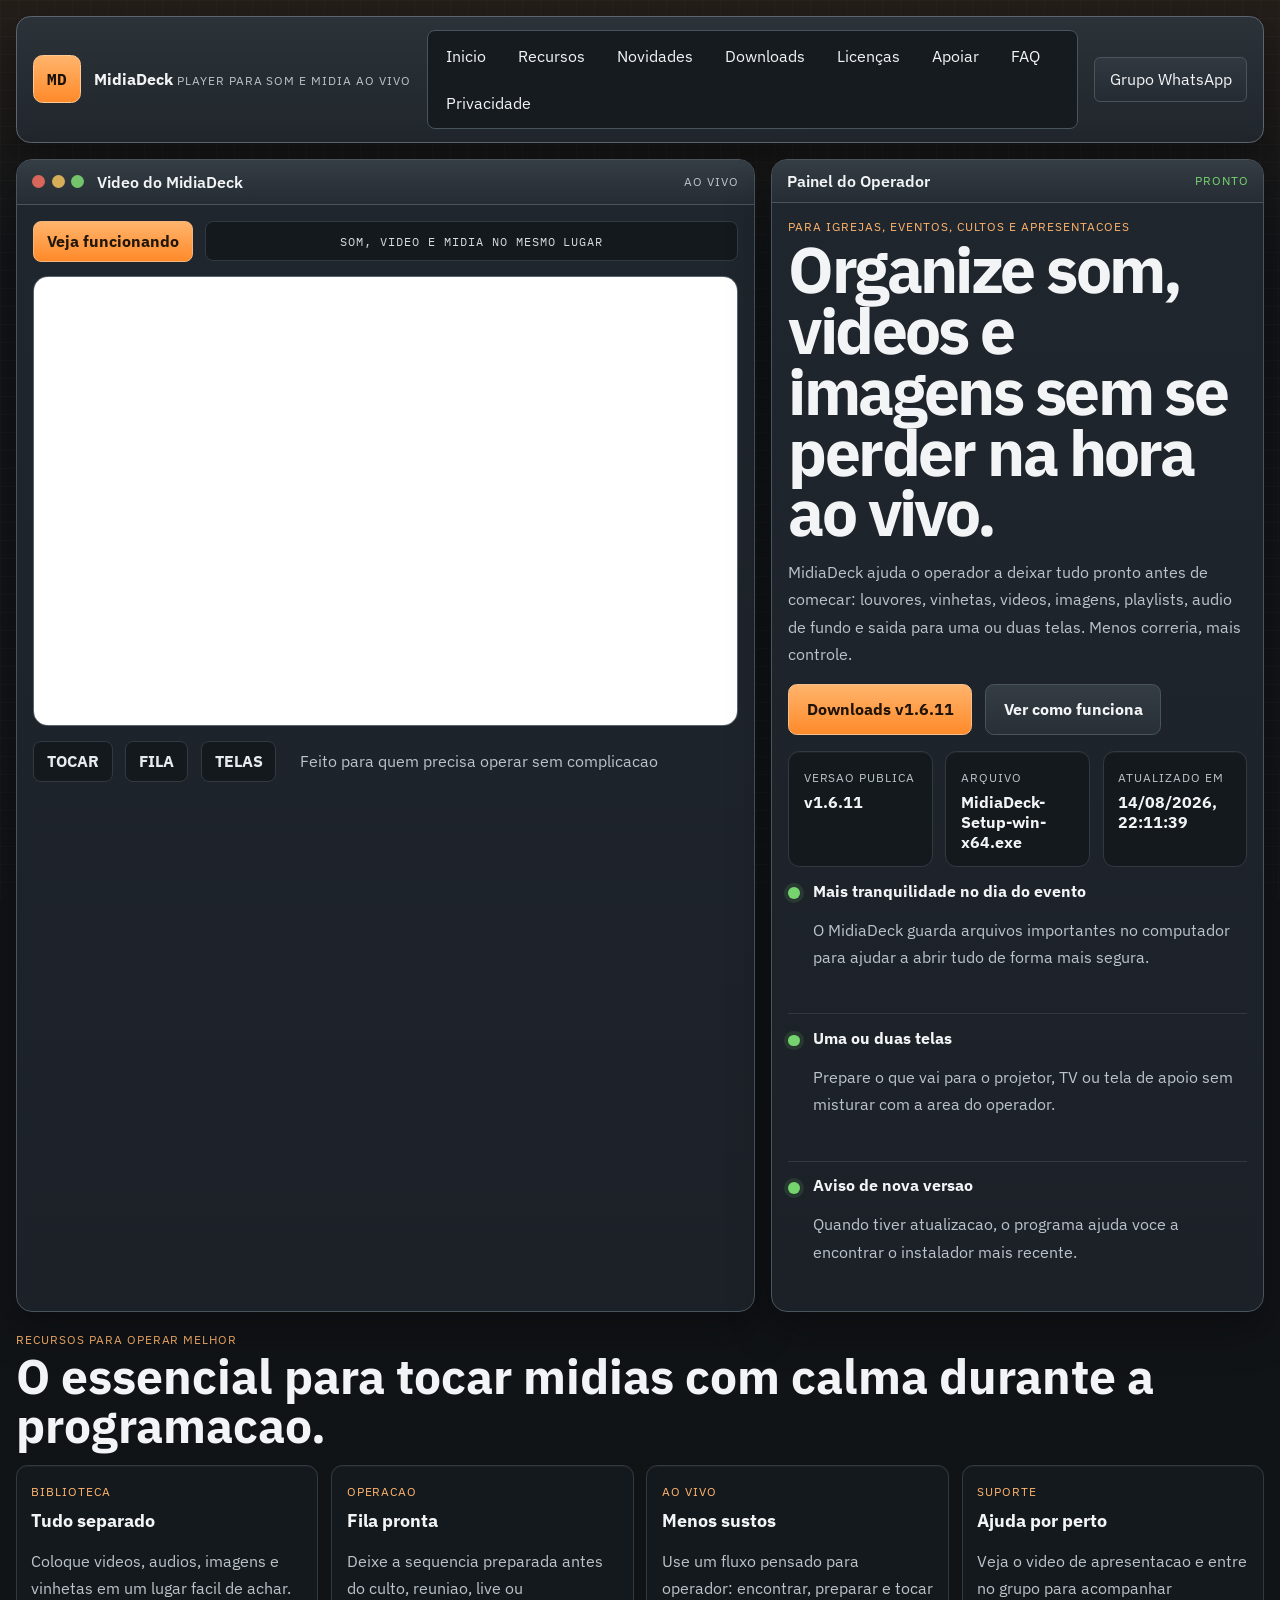
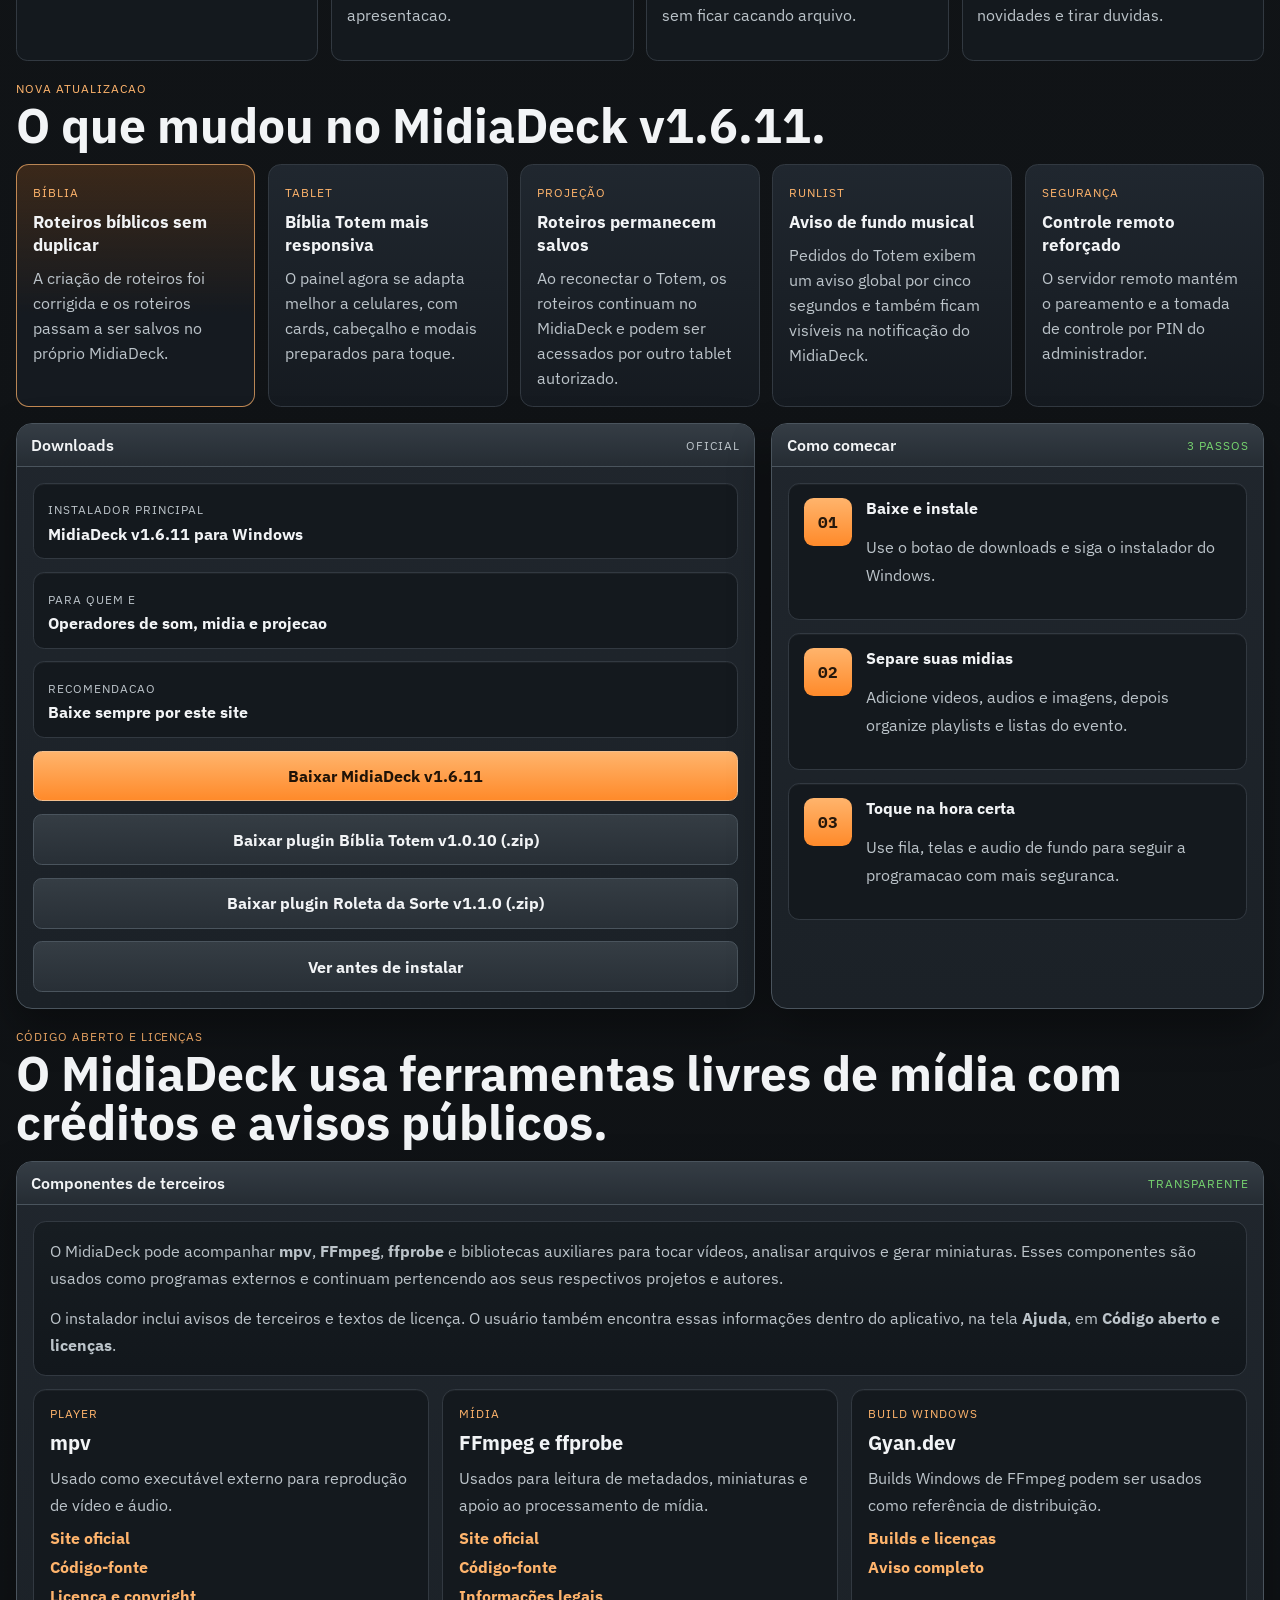
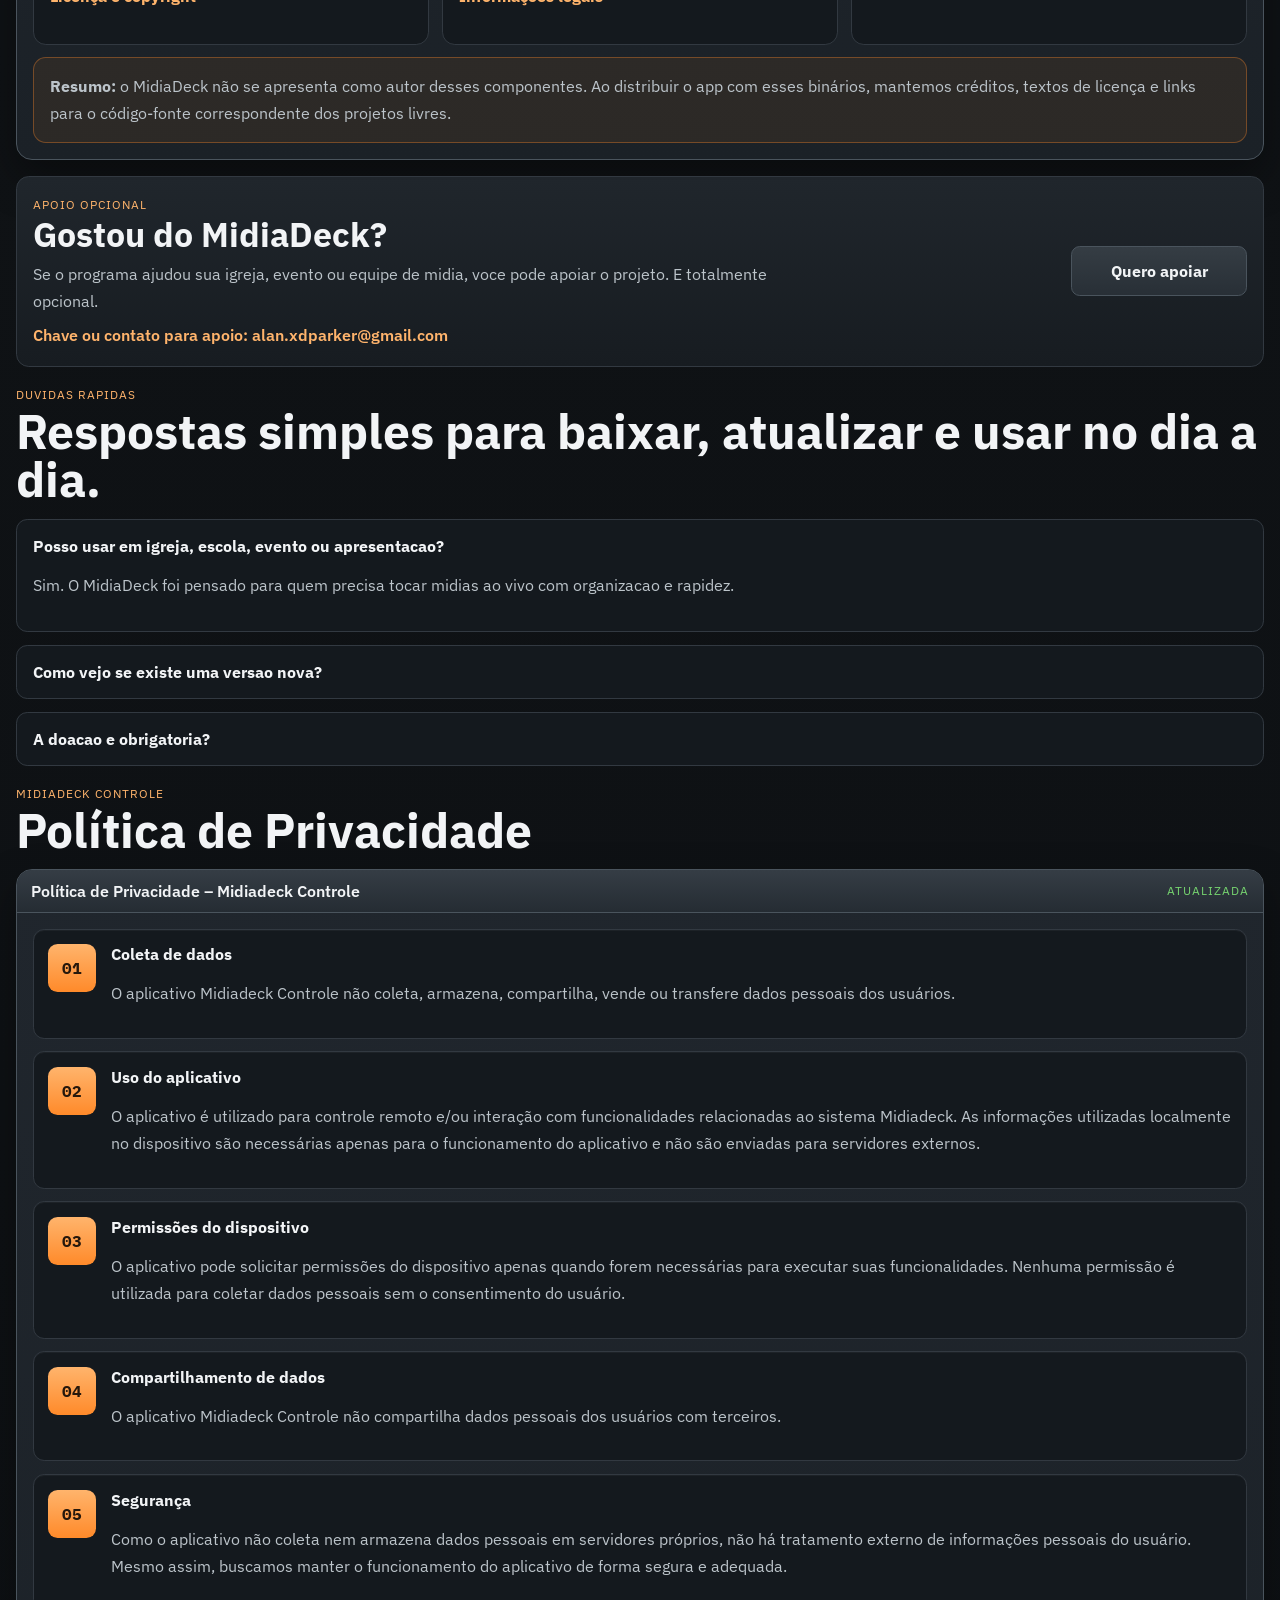
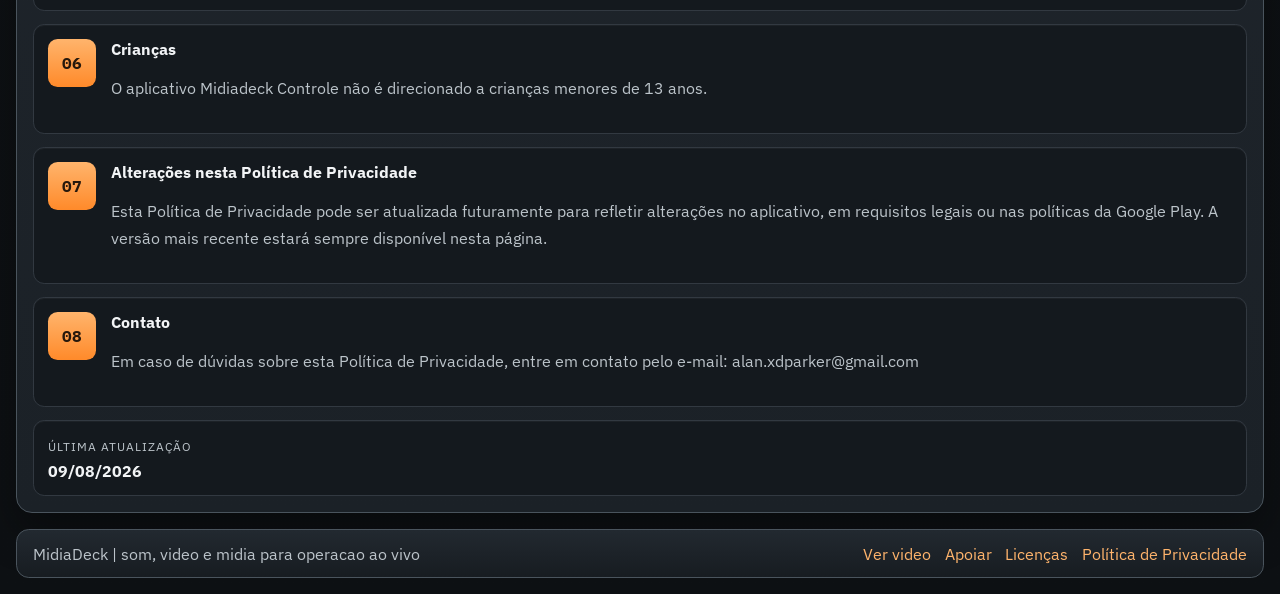
==== index.html @ c074506c "docs: atualiza plugin B?blia Totem 1.0.10" ====
<!doctype html>
<html lang="pt-BR">
<head>
  <meta charset="utf-8">
  <meta name="viewport" content="width=device-width, initial-scale=1">
  <meta name="description" content="MidiaDeck: player para som, video e midia ao vivo em igrejas, eventos, cultos e apresentacoes.">
  <title>MidiaDeck | Player para Som e Midia ao Vivo</title>
  <link rel="preconnect" href="https://fonts.googleapis.com">
  <link rel="preconnect" href="https://fonts.gstatic.com" crossorigin>
  <link href="https://fonts.googleapis.com/css2?family=IBM+Plex+Sans:wght@400;500;600;700&family=IBM+Plex+Mono:wght@400;500;600&display=swap" rel="stylesheet">
  <link rel="stylesheet" href="./styles.css">
  <script src="./app.js" defer></script>
</head>
<body>
  <div class="app-shell">
    <header class="desktop-bar">
      <div class="brand-group">
        <div class="app-badge">MD</div>
        <div>
          <strong>MidiaDeck</strong>
          <small>player para som e midia ao vivo</small>
        </div>
      </div>

      <nav class="menu-bar" aria-label="Navegacao principal">
        <a href="#inicio">Inicio</a>
        <a href="#recursos">Recursos</a>
        <a href="#novidades">Novidades</a>
        <a href="#download">Downloads</a>
        <a href="#licencas">Licenças</a>
        <a href="#apoio">Apoiar</a>
        <a href="#faq">FAQ</a>
        <a href="#privacidade">Privacidade</a>
      </nav>

      <a class="menu-action" href="https://chat.whatsapp.com/BKkRZhcOjjgFWc6kxTQQoB" target="_blank" rel="noopener noreferrer">
        Grupo WhatsApp
      </a>
    </header>

    <main class="desktop-workspace" id="inicio">
      <section class="hero-grid">
        <article class="window-card player-window">
          <div class="window-titlebar">
            <div class="window-lights">
              <span class="light close"></span>
              <span class="light min"></span>
              <span class="light max"></span>
            </div>
            <span class="window-title">Video do MidiaDeck</span>
            <span class="window-state">Ao vivo</span>
          </div>

          <div class="player-stage">
            <div class="player-toolbar">
              <span class="mode-chip">Veja funcionando</span>
              <span class="mono-chip">som, video e midia no mesmo lugar</span>
            </div>

            <div class="video-frame">
              <iframe
                title="Video de apresentacao do MidiaDeck"
                src="https://www.youtube.com/embed/piDJW7KM8pM"
                loading="lazy"
                referrerpolicy="strict-origin-when-cross-origin"
                allow="accelerometer; autoplay; clipboard-write; encrypted-media; gyroscope; picture-in-picture; web-share"
                allowfullscreen>
              </iframe>
            </div>

            <div class="transport-bar">
              <span class="transport-button">TOCAR</span>
              <span class="transport-button">FILA</span>
              <span class="transport-button">TELAS</span>
              <span class="transport-status">Feito para quem precisa operar sem complicacao</span>
            </div>
          </div>
        </article>

        <aside class="window-card control-window">
          <div class="window-titlebar compact">
            <span class="window-title">Painel do Operador</span>
            <span class="window-state ok">Pronto</span>
          </div>

          <div class="control-stack">
            <div class="eyebrow">Para igrejas, eventos, cultos e apresentacoes</div>
            <h1>Organize som, videos e imagens sem se perder na hora ao vivo.</h1>
            <p class="lead">
              MidiaDeck ajuda o operador a deixar tudo pronto antes de comecar: louvores,
              vinhetas, videos, imagens, playlists, audio de fundo e saida para uma ou duas telas.
              Menos correria, mais controle.
            </p>

            <div class="action-row">
              <a id="downloadCta" class="primary-action" href="#download">Downloads</a>
              <a class="secondary-action" href="https://www.youtube.com/watch?v=piDJW7KM8pM" target="_blank" rel="noopener noreferrer">
                Ver como funciona
              </a>
            </div>

            <div class="status-grid">
              <div class="status-box">
                <span class="label">Versao publica</span>
                <strong id="versionLabel">Carregando...</strong>
              </div>
              <div class="status-box">
                <span class="label">Arquivo</span>
                <strong id="installerLabel">Carregando...</strong>
              </div>
              <div class="status-box">
                <span class="label">Atualizado em</span>
                <strong id="publishedAtLabel">Carregando...</strong>
              </div>
            </div>

            <div class="system-list">
              <div class="system-item">
                <span class="signal"></span>
                <div>
                  <strong>Mais tranquilidade no dia do evento</strong>
                  <p>O MidiaDeck guarda arquivos importantes no computador para ajudar a abrir tudo de forma mais segura.</p>
                </div>
              </div>
              <div class="system-item">
                <span class="signal"></span>
                <div>
                  <strong>Uma ou duas telas</strong>
                  <p>Prepare o que vai para o projetor, TV ou tela de apoio sem misturar com a area do operador.</p>
                </div>
              </div>
              <div class="system-item">
                <span class="signal"></span>
                <div>
                  <strong>Aviso de nova versao</strong>
                  <p>Quando tiver atualizacao, o programa ajuda voce a encontrar o instalador mais recente.</p>
                </div>
              </div>
            </div>
          </div>
        </aside>
      </section>

      <section class="console-section" id="recursos">
        <div class="section-head">
          <span class="eyebrow">Recursos para operar melhor</span>
          <h2>O essencial para tocar midias com calma durante a programacao.</h2>
        </div>

        <div class="feature-console">
          <article class="feature-panel">
            <span class="panel-kicker">BIBLIOTECA</span>
            <h3>Tudo separado</h3>
            <p>Coloque videos, audios, imagens e vinhetas em um lugar facil de achar.</p>
          </article>
          <article class="feature-panel">
            <span class="panel-kicker">OPERACAO</span>
            <h3>Fila pronta</h3>
            <p>Deixe a sequencia preparada antes do culto, reuniao, live ou apresentacao.</p>
          </article>
          <article class="feature-panel">
            <span class="panel-kicker">AO VIVO</span>
            <h3>Menos sustos</h3>
            <p>Use um fluxo pensado para operador: encontrar, preparar e tocar sem ficar cacando arquivo.</p>
          </article>
          <article class="feature-panel">
            <span class="panel-kicker">SUPORTE</span>
            <h3>Ajuda por perto</h3>
            <p>Veja o video de apresentacao e entre no grupo para acompanhar novidades e tirar duvidas.</p>
          </article>
        </div>
      </section>

      <section class="console-section" id="novidades">
        <div class="section-head">
          <span class="eyebrow">Nova atualizacao</span>
          <h2>O que mudou no MidiaDeck v1.6.11.</h2>
        </div>

        <div class="release-console">
          <article class="release-panel highlight">
            <span class="panel-kicker">BÍBLIA</span>
            <h3>Roteiros bíblicos sem duplicar</h3>
            <p>A criação de roteiros foi corrigida e os roteiros passam a ser salvos no próprio MidiaDeck.</p>
          </article>
          <article class="release-panel">
            <span class="panel-kicker">TABLET</span>
            <h3>Bíblia Totem mais responsiva</h3>
            <p>O painel agora se adapta melhor a celulares, com cards, cabeçalho e modais preparados para toque.</p>
          </article>
          <article class="release-panel">
            <span class="panel-kicker">PROJEÇÃO</span>
            <h3>Roteiros permanecem salvos</h3>
            <p>Ao reconectar o Totem, os roteiros continuam no MidiaDeck e podem ser acessados por outro tablet autorizado.</p>
          </article>
          <article class="release-panel">
            <span class="panel-kicker">RUNLIST</span>
            <h3>Aviso de fundo musical</h3>
            <p>Pedidos do Totem exibem um aviso global por cinco segundos e também ficam visíveis na notificação do MidiaDeck.</p>
          </article>
          <article class="release-panel">
            <span class="panel-kicker">SEGURANÇA</span>
            <h3>Controle remoto reforçado</h3>
            <p>O servidor remoto mantém o pareamento e a tomada de controle por PIN do administrador.</p>
          </article>
        </div>
      </section>

      <section class="split-console" id="download">
        <article class="window-card file-window">
          <div class="window-titlebar compact">
            <span class="window-title">Downloads</span>
            <span class="window-state">Oficial</span>
          </div>

          <div class="download-panel">
            <div class="download-line">
              <span class="label">Instalador principal</span>
              <strong id="downloadVersionLabel">MidiaDeck para Windows</strong>
            </div>
            <div class="download-line">
              <span class="label">Para quem e</span>
              <strong>Operadores de som, midia e projecao</strong>
            </div>
            <div class="download-line">
              <span class="label">Recomendacao</span>
              <strong>Baixe sempre por este site</strong>
            </div>

            <a id="downloadButton" class="primary-action full" href="#" target="_blank" rel="noopener noreferrer">
              Baixar instalador
            </a>
            <a class="secondary-action full" href="https://github.com/gdp65468-del/Md-public/releases/download/v1.6.11/BibliaTotem-1.0.10.zip" target="_blank" rel="noopener noreferrer">
              Baixar plugin Bíblia Totem v1.0.10 (.zip)
            </a>
            <a class="secondary-action full" href="https://github.com/gdp65468-del/Md-public/releases/download/roleta-da-sorte-v1.1.0/Roleta-da-Sorte-1.1.0.zip" target="_blank" rel="noopener noreferrer">
              Baixar plugin Roleta da Sorte v1.1.0 (.zip)
            </a>
            <a class="secondary-action full" href="https://www.youtube.com/watch?v=piDJW7KM8pM" target="_blank" rel="noopener noreferrer">
              Ver antes de instalar
            </a>
          </div>
        </article>

        <article class="window-card steps-window">
          <div class="window-titlebar compact">
            <span class="window-title">Como comecar</span>
            <span class="window-state ok">3 passos</span>
          </div>

          <div class="steps-list">
            <div class="step-row">
              <span>01</span>
              <div>
                <strong>Baixe e instale</strong>
                <p>Use o botao de downloads e siga o instalador do Windows.</p>
              </div>
            </div>
            <div class="step-row">
              <span>02</span>
              <div>
                <strong>Separe suas midias</strong>
                <p>Adicione videos, audios e imagens, depois organize playlists e listas do evento.</p>
              </div>
            </div>
            <div class="step-row">
              <span>03</span>
              <div>
                <strong>Toque na hora certa</strong>
                <p>Use fila, telas e audio de fundo para seguir a programacao com mais seguranca.</p>
              </div>
            </div>
          </div>
        </article>
      </section>

      <section class="console-section" id="licencas">
        <div class="section-head">
          <span class="eyebrow">Código aberto e licenças</span>
          <h2>O MidiaDeck usa ferramentas livres de mídia com créditos e avisos públicos.</h2>
        </div>

        <article class="window-card legal-window">
          <div class="window-titlebar compact">
            <span class="window-title">Componentes de terceiros</span>
            <span class="window-state ok">Transparente</span>
          </div>

          <div class="legal-panel">
            <div class="legal-summary">
              <p>
                O MidiaDeck pode acompanhar <strong>mpv</strong>, <strong>FFmpeg</strong>,
                <strong>ffprobe</strong> e bibliotecas auxiliares para tocar vídeos, analisar arquivos
                e gerar miniaturas. Esses componentes são usados como programas externos e continuam
                pertencendo aos seus respectivos projetos e autores.
              </p>
              <p>
                O instalador inclui avisos de terceiros e textos de licença. O usuário também encontra
                essas informações dentro do aplicativo, na tela <strong>Ajuda</strong>, em
                <strong>Código aberto e licenças</strong>.
              </p>
            </div>

            <div class="legal-grid">
              <div class="legal-card">
                <span class="panel-kicker">PLAYER</span>
                <h3>mpv</h3>
                <p>Usado como executável externo para reprodução de vídeo e áudio.</p>
                <a href="https://mpv.io" target="_blank" rel="noopener noreferrer">Site oficial</a>
                <a href="https://github.com/mpv-player/mpv" target="_blank" rel="noopener noreferrer">Código-fonte</a>
                <a href="https://github.com/mpv-player/mpv/blob/master/Copyright" target="_blank" rel="noopener noreferrer">Licença e copyright</a>
              </div>

              <div class="legal-card">
                <span class="panel-kicker">MÍDIA</span>
                <h3>FFmpeg e ffprobe</h3>
                <p>Usados para leitura de metadados, miniaturas e apoio ao processamento de mídia.</p>
                <a href="https://ffmpeg.org" target="_blank" rel="noopener noreferrer">Site oficial</a>
                <a href="https://ffmpeg.org/download.html" target="_blank" rel="noopener noreferrer">Código-fonte</a>
                <a href="https://ffmpeg.org/legal.html" target="_blank" rel="noopener noreferrer">Informações legais</a>
              </div>

              <div class="legal-card">
                <span class="panel-kicker">BUILD WINDOWS</span>
                <h3>Gyan.dev</h3>
                <p>Builds Windows de FFmpeg podem ser usados como referência de distribuição.</p>
                <a href="https://www.gyan.dev/ffmpeg/builds/" target="_blank" rel="noopener noreferrer">Builds e licenças</a>
                <a href="./third-party-notices.txt" target="_blank" rel="noopener noreferrer">Aviso completo</a>
              </div>
            </div>

            <div class="license-note">
              <strong>Resumo:</strong>
              o MidiaDeck não se apresenta como autor desses componentes. Ao distribuir o app com esses
              binários, mantemos créditos, textos de licença e links para o código-fonte correspondente
              dos projetos livres.
            </div>
          </div>
        </article>
      </section>

      <section class="support-strip" id="apoio">
        <div>
          <span class="eyebrow">Apoio opcional</span>
          <h2>Gostou do MidiaDeck?</h2>
          <p>
            Se o programa ajudou sua igreja, evento ou equipe de midia, voce pode apoiar o projeto.
            E totalmente opcional.
          </p>
          <p class="support-note">Chave ou contato para apoio: alan.xdparker@gmail.com</p>
        </div>
        <a class="secondary-action support-action" href="mailto:alan.xdparker@gmail.com?subject=Quero%20apoiar%20o%20MidiaDeck&body=Ola%2C%20quero%20saber%20como%20posso%20fazer%20uma%20doacao%20para%20o%20MidiaDeck." target="_blank" rel="noopener noreferrer">
          Quero apoiar
        </a>
      </section>

      <section class="console-section" id="faq">
        <div class="section-head">
          <span class="eyebrow">Duvidas rapidas</span>
          <h2>Respostas simples para baixar, atualizar e usar no dia a dia.</h2>
        </div>

        <div class="faq-console">
          <details open>
            <summary>Posso usar em igreja, escola, evento ou apresentacao?</summary>
            <p>Sim. O MidiaDeck foi pensado para quem precisa tocar midias ao vivo com organizacao e rapidez.</p>
          </details>
          <details>
            <summary>Como vejo se existe uma versao nova?</summary>
            <p>O programa pode avisar quando houver atualizacao, e este site sempre aponta para o download oficial.</p>
          </details>
          <details>
            <summary>A doacao e obrigatoria?</summary>
            <p>Nao. O apoio e apenas para quem quiser ajudar o projeto a continuar evoluindo.</p>
          </details>
        </div>
      </section>

      <section class="console-section" id="privacidade">
        <div class="section-head">
          <span class="eyebrow">Midiadeck Controle</span>
          <h2>Política de Privacidade</h2>
        </div>

        <article class="window-card">
          <div class="window-titlebar compact">
            <span class="window-title">Política de Privacidade – Midiadeck Controle</span>
            <span class="window-state ok">Atualizada</span>
          </div>

          <div class="steps-list">
            <div class="step-row">
              <span>01</span>
              <div>
                <strong>Coleta de dados</strong>
                <p>
                  O aplicativo Midiadeck Controle não coleta, armazena, compartilha, vende ou transfere
                  dados pessoais dos usuários.
                </p>
              </div>
            </div>

            <div class="step-row">
              <span>02</span>
              <div>
                <strong>Uso do aplicativo</strong>
                <p>
                  O aplicativo é utilizado para controle remoto e/ou interação com funcionalidades relacionadas
                  ao sistema Midiadeck. As informações utilizadas localmente no dispositivo são necessárias apenas
                  para o funcionamento do aplicativo e não são enviadas para servidores externos.
                </p>
              </div>
            </div>

            <div class="step-row">
              <span>03</span>
              <div>
                <strong>Permissões do dispositivo</strong>
                <p>
                  O aplicativo pode solicitar permissões do dispositivo apenas quando forem necessárias para executar
                  suas funcionalidades. Nenhuma permissão é utilizada para coletar dados pessoais sem o consentimento
                  do usuário.
                </p>
              </div>
            </div>

            <div class="step-row">
              <span>04</span>
              <div>
                <strong>Compartilhamento de dados</strong>
                <p>
                  O aplicativo Midiadeck Controle não compartilha dados pessoais dos usuários com terceiros.
                </p>
              </div>
            </div>

            <div class="step-row">
              <span>05</span>
              <div>
                <strong>Segurança</strong>
                <p>
                  Como o aplicativo não coleta nem armazena dados pessoais em servidores próprios, não há tratamento
                  externo de informações pessoais do usuário. Mesmo assim, buscamos manter o funcionamento do aplicativo
                  de forma segura e adequada.
                </p>
              </div>
            </div>

            <div class="step-row">
              <span>06</span>
              <div>
                <strong>Crianças</strong>
                <p>
                  O aplicativo Midiadeck Controle não é direcionado a crianças menores de 13 anos.
                </p>
              </div>
            </div>

            <div class="step-row">
              <span>07</span>
              <div>
                <strong>Alterações nesta Política de Privacidade</strong>
                <p>
                  Esta Política de Privacidade pode ser atualizada futuramente para refletir alterações no aplicativo,
                  em requisitos legais ou nas políticas da Google Play. A versão mais recente estará sempre disponível
                  nesta página.
                </p>
              </div>
            </div>

            <div class="step-row">
              <span>08</span>
              <div>
                <strong>Contato</strong>
                <p>
                  Em caso de dúvidas sobre esta Política de Privacidade, entre em contato pelo e-mail:
                  alan.xdparker@gmail.com
                </p>
              </div>
            </div>

            <div class="download-line">
              <span class="label">Última atualização</span>
              <strong>09/08/2026</strong>
            </div>
          </div>
        </article>
      </section>
    </main>

    <footer class="footer-bar">
      <span>MidiaDeck | som, video e midia para operacao ao vivo</span>
      <div class="footer-links">
        <a href="https://www.youtube.com/watch?v=piDJW7KM8pM" target="_blank" rel="noopener noreferrer">Ver video</a>
        <a href="mailto:alan.xdparker@gmail.com?subject=Quero%20apoiar%20o%20MidiaDeck">Apoiar</a>
        <a href="#licencas">Licenças</a>
        <a href="#privacidade">Política de Privacidade</a>
      </div>
    </footer>
  </div>
</body>
</html>
---- styles.css ----
:root {
  color-scheme: dark;
  --bg: #111417;
  --bg-2: #171b1f;
  --steel: #242a31;
  --steel-soft: #313941;
  --panel: #1b2127;
  --panel-2: #20262d;
  --border: #4a545d;
  --border-soft: #323941;
  --text: #f2f4f6;
  --muted: #bcc4ca;
  --accent: #ff8a2a;
  --accent-soft: #ffb46c;
  --ok: #76d46f;
  --shadow: 0 18px 40px rgba(0, 0, 0, 0.35);
}

* {
  box-sizing: border-box;
}

html {
  scroll-behavior: smooth;
}

body {
  margin: 0;
  min-height: 100vh;
  background:
    linear-gradient(180deg, rgba(255, 138, 42, 0.08), transparent 16rem),
    linear-gradient(180deg, #121518 0%, #0d1013 100%);
  color: var(--text);
  font-family: "IBM Plex Sans", "Segoe UI", sans-serif;
}

body::before {
  content: "";
  position: fixed;
  inset: 0;
  background-image:
    linear-gradient(rgba(255, 255, 255, 0.02) 1px, transparent 1px),
    linear-gradient(90deg, rgba(255, 255, 255, 0.02) 1px, transparent 1px);
  background-size: 18px 18px;
  pointer-events: none;
}

a {
  color: inherit;
  text-decoration: none;
}

code {
  padding: 0.18rem 0.42rem;
  border: 1px solid var(--border);
  border-radius: 0.35rem;
  background: #111519;
  font-family: "IBM Plex Mono", monospace;
  font-size: 0.9em;
}

.app-shell {
  max-width: 1440px;
  margin: 0 auto;
  padding: 1rem;
}

.desktop-bar,
.window-card,
.footer-bar {
  position: relative;
  z-index: 1;
}

.desktop-bar {
  display: grid;
  grid-template-columns: auto 1fr auto;
  gap: 1rem;
  align-items: center;
  padding: 0.8rem 1rem;
  background: linear-gradient(180deg, #2b3238, #20262c);
  border: 1px solid #5d6670;
  border-radius: 0.9rem;
  box-shadow: var(--shadow);
}

.brand-group {
  display: inline-flex;
  align-items: center;
  gap: 0.8rem;
}

.app-badge {
  width: 3rem;
  height: 3rem;
  display: grid;
  place-items: center;
  border-radius: 0.6rem;
  background: linear-gradient(180deg, var(--accent-soft), var(--accent));
  color: #1d1208;
  font-weight: 700;
  font-family: "IBM Plex Mono", monospace;
  border: 1px solid #ffc792;
}

.brand-group strong,
.window-title,
.feature-panel h3,
.section-head h2,
.control-stack h1 {
  font-family: "IBM Plex Sans", sans-serif;
}

.brand-group small,
.label,
.panel-kicker,
.eyebrow,
.mono-chip,
.window-state {
  color: var(--muted);
  font-size: 0.76rem;
  letter-spacing: 0.08em;
  text-transform: uppercase;
}

.menu-bar {
  justify-self: center;
  display: inline-flex;
  flex-wrap: wrap;
  gap: 0.2rem;
  padding: 0.25rem;
  background: #161b20;
  border: 1px solid var(--border);
  border-radius: 0.5rem;
}

.menu-bar a,
.menu-action {
  padding: 0.72rem 0.9rem;
  border-radius: 0.38rem;
}

.menu-bar a:hover,
.menu-action:hover,
.primary-action:hover,
.secondary-action:hover {
  filter: brightness(1.05);
}

.menu-action {
  background: linear-gradient(180deg, #313840, #252b32);
  border: 1px solid var(--border);
}

.desktop-workspace {
  padding-top: 1rem;
}

.hero-grid,
.split-console {
  display: grid;
  grid-template-columns: 1.2fr 0.8fr;
  gap: 1rem;
}

.window-card {
  background: linear-gradient(180deg, var(--panel-2), var(--panel));
  border: 1px solid var(--border);
  border-radius: 1rem;
  box-shadow: var(--shadow);
  overflow: hidden;
}

.window-titlebar {
  display: flex;
  align-items: center;
  gap: 0.8rem;
  justify-content: space-between;
  padding: 0.75rem 0.95rem;
  background: linear-gradient(180deg, #353d45, #252c33);
  border-bottom: 1px solid var(--border);
}

.window-titlebar.compact {
  padding: 0.68rem 0.9rem;
}

.window-lights {
  display: inline-flex;
  gap: 0.4rem;
  align-items: center;
}

.light {
  width: 0.82rem;
  height: 0.82rem;
  border-radius: 999px;
  display: inline-block;
}

.light.close { background: #d8665a; }
.light.min { background: #d6ad58; }
.light.max { background: #73c46b; }

.window-title {
  flex: 1;
  font-weight: 600;
}

.window-state.ok {
  color: var(--ok);
}

.player-stage,
.control-stack,
.download-panel,
.steps-list {
  padding: 1rem;
}

.player-toolbar,
.transport-bar,
.status-grid,
.feature-console,
.faq-console,
.system-list {
  display: grid;
  gap: 0.8rem;
}

.player-toolbar {
  grid-template-columns: auto 1fr;
  align-items: center;
}

.mode-chip,
.mono-chip,
.transport-button,
.status-box,
.feature-panel,
.step-row,
.faq-console details,
.download-line {
  border: 1px solid var(--border-soft);
  background: #14191e;
}

.mode-chip,
.mono-chip,
.transport-button {
  display: inline-flex;
  align-items: center;
  justify-content: center;
  min-height: 2.5rem;
  padding: 0.6rem 0.8rem;
  border-radius: 0.5rem;
}

.mode-chip {
  color: #23170b;
  background: linear-gradient(180deg, var(--accent-soft), var(--accent));
  border-color: #f4b47d;
  font-weight: 700;
}

.mono-chip {
  font-family: "IBM Plex Mono", monospace;
  color: #d5dbe0;
}

.video-frame {
  margin-top: 0.9rem;
  border-radius: 0.9rem;
  overflow: hidden;
  border: 1px solid #5a646d;
  background: #090b0d;
}

.video-frame iframe {
  display: block;
  width: 100%;
  min-height: 28rem;
  border: 0;
}

.transport-bar {
  grid-template-columns: auto auto auto 1fr;
  align-items: center;
  margin-top: 0.9rem;
}

.transport-button {
  font-weight: 700;
  color: #e7ebee;
}

.transport-status {
  padding-left: 0.7rem;
  color: var(--muted);
}

.eyebrow {
  color: var(--accent-soft);
}

.control-stack h1 {
  margin: 0.35rem 0 0;
  font-size: clamp(2.5rem, 5vw, 4.9rem);
  line-height: 0.95;
  letter-spacing: -0.04em;
}

.lead,
.feature-panel p,
.step-row p,
.system-item p,
.faq-console p,
.support-strip p {
  color: var(--muted);
  line-height: 1.7;
}

.action-row {
  display: flex;
  flex-wrap: wrap;
  gap: 0.8rem;
  margin-top: 1rem;
}

.primary-action,
.secondary-action {
  display: inline-flex;
  align-items: center;
  justify-content: center;
  min-height: 3rem;
  padding: 0.9rem 1.1rem;
  border-radius: 0.55rem;
  font-weight: 700;
  border: 1px solid var(--border);
}

.primary-action {
  color: #201307;
  background: linear-gradient(180deg, var(--accent-soft), var(--accent));
  border-color: #f3bf8e;
}

.secondary-action {
  background: linear-gradient(180deg, #353d44, #282f36);
}

.primary-action.full,
.secondary-action.full {
  width: 100%;
}

.status-grid {
  grid-template-columns: repeat(3, minmax(0, 1fr));
  margin-top: 1rem;
}

.status-box,
.download-line,
.feature-panel,
.step-row {
  border-radius: 0.7rem;
  padding: 0.9rem;
  box-shadow: inset 0 1px 0 rgba(255, 255, 255, 0.04);
}

.status-box strong,
.download-line strong {
  display: block;
  margin-top: 0.35rem;
}

.system-item {
  display: grid;
  grid-template-columns: auto 1fr;
  gap: 0.8rem;
  align-items: start;
  padding: 0.85rem 0;
  border-top: 1px solid var(--border-soft);
}

.system-item:first-child {
  border-top: 0;
}

.signal {
  width: 0.72rem;
  height: 0.72rem;
  margin-top: 0.42rem;
  border-radius: 999px;
  background: var(--ok);
  box-shadow: 0 0 0 4px rgba(118, 212, 111, 0.12);
}

.console-section {
  margin-top: 1rem;
}

.section-head {
  margin-bottom: 0.9rem;
}

.section-head h2 {
  margin: 0.25rem 0 0;
  font-size: clamp(1.8rem, 4vw, 3rem);
  line-height: 1.02;
}

.feature-console {
  grid-template-columns: repeat(4, minmax(0, 1fr));
}

.release-console {
  display: grid;
  grid-template-columns: repeat(5, minmax(0, 1fr));
  gap: 0.8rem;
}

.release-panel {
  min-height: 13rem;
  padding: 1rem;
  border: 1px solid var(--border-soft);
  border-radius: 0.8rem;
  background: linear-gradient(180deg, #20272f, #151a20);
}

.release-panel.highlight {
  border-color: rgba(255, 180, 108, 0.7);
  background: linear-gradient(180deg, rgba(255, 138, 42, 0.18), #151a20 62%);
}

.release-panel h3 {
  margin: 0.55rem 0 0;
  font-size: 1.08rem;
}

.release-panel p {
  margin: 0.65rem 0 0;
  color: var(--muted);
  line-height: 1.55;
}

.panel-kicker {
  color: var(--accent-soft);
}

.feature-panel h3 {
  margin: 0.55rem 0 0;
  font-size: 1.1rem;
}

.split-console {
  margin-top: 1rem;
}

.support-strip {
  position: relative;
  z-index: 1;
  display: grid;
  grid-template-columns: 1fr auto;
  gap: 1rem;
  align-items: center;
  margin-top: 1rem;
  padding: 1rem;
  background: linear-gradient(180deg, #20262c, #171c21);
  border: 1px solid var(--border-soft);
  border-radius: 0.8rem;
}

.support-strip h2 {
  margin: 0.25rem 0 0;
  font-size: clamp(1.4rem, 3vw, 2.1rem);
  line-height: 1.1;
}

.support-strip p {
  max-width: 46rem;
  margin: 0.45rem 0 0;
}

.support-strip .support-note {
  color: var(--accent-soft);
  font-weight: 600;
}

.support-action {
  min-width: 11rem;
}

.legal-panel {
  padding: 1rem;
}

.legal-summary {
  display: grid;
  gap: 0.75rem;
  padding: 1rem;
  border: 1px solid var(--border-soft);
  border-radius: 0.8rem;
  background: linear-gradient(180deg, #171d22, #12171c);
}

.legal-summary p,
.legal-card p,
.license-note {
  color: var(--muted);
  line-height: 1.7;
}

.legal-summary p {
  margin: 0;
}

.legal-grid {
  display: grid;
  grid-template-columns: repeat(3, minmax(0, 1fr));
  gap: 0.8rem;
  margin-top: 0.8rem;
}

.legal-card {
  display: grid;
  align-content: start;
  gap: 0.55rem;
  min-height: 16rem;
  padding: 1rem;
  border: 1px solid var(--border-soft);
  border-radius: 0.8rem;
  background: #14191e;
  box-shadow: inset 0 1px 0 rgba(255, 255, 255, 0.04);
}

.legal-card h3 {
  margin: 0;
  font-size: 1.25rem;
}

.legal-card p {
  margin: 0;
}

.legal-card a {
  display: inline-flex;
  width: fit-content;
  color: var(--accent-soft);
  font-weight: 700;
}

.license-note {
  margin-top: 0.8rem;
  padding: 0.9rem 1rem;
  border: 1px solid rgba(255, 138, 42, 0.35);
  border-radius: 0.8rem;
  background: rgba(255, 138, 42, 0.08);
}

.steps-list,
.download-panel {
  display: grid;
  gap: 0.8rem;
}

.step-row {
  display: grid;
  grid-template-columns: 3rem 1fr;
  gap: 0.9rem;
  align-items: start;
}

.step-row span {
  display: grid;
  place-items: center;
  width: 3rem;
  height: 3rem;
  border-radius: 0.6rem;
  background: linear-gradient(180deg, var(--accent-soft), var(--accent));
  color: #26180c;
  font-family: "IBM Plex Mono", monospace;
  font-weight: 700;
}

.faq-console {
  grid-template-columns: 1fr;
}

.faq-console details {
  border-radius: 0.7rem;
  padding: 1rem;
}

.faq-console summary {
  cursor: pointer;
  font-weight: 700;
  list-style: none;
}

.faq-console summary::-webkit-details-marker {
  display: none;
}

.footer-bar {
  margin-top: 1rem;
  display: flex;
  justify-content: space-between;
  gap: 1rem;
  padding: 0.85rem 1rem;
  background: linear-gradient(180deg, #222930, #171c21);
  border: 1px solid var(--border);
  border-radius: 0.8rem;
  color: var(--muted);
}

.footer-bar a {
  color: var(--accent-soft);
}

.footer-links {
  display: inline-flex;
  flex-wrap: wrap;
  gap: 0.85rem;
}

@media (max-width: 1180px) {
  .hero-grid,
  .split-console {
    grid-template-columns: 1fr;
  }

  .feature-console {
    grid-template-columns: repeat(2, minmax(0, 1fr));
  }

  .release-console {
    grid-template-columns: repeat(2, minmax(0, 1fr));
  }
}

@media (max-width: 760px) {
  .desktop-bar {
    grid-template-columns: 1fr;
  }

  .menu-bar {
    justify-self: start;
  }

  .status-grid,
  .feature-console,
  .release-console {
    grid-template-columns: 1fr;
  }

  .transport-bar {
    grid-template-columns: 1fr 1fr;
  }

  .transport-status {
    grid-column: 1 / -1;
    padding-left: 0;
  }

  .video-frame iframe {
    min-height: 16rem;
  }

  .footer-bar {
    flex-direction: column;
  }

  .support-strip {
    grid-template-columns: 1fr;
  }

  .legal-grid {
    grid-template-columns: 1fr;
  }

  .support-action {
    width: 100%;
  }
}
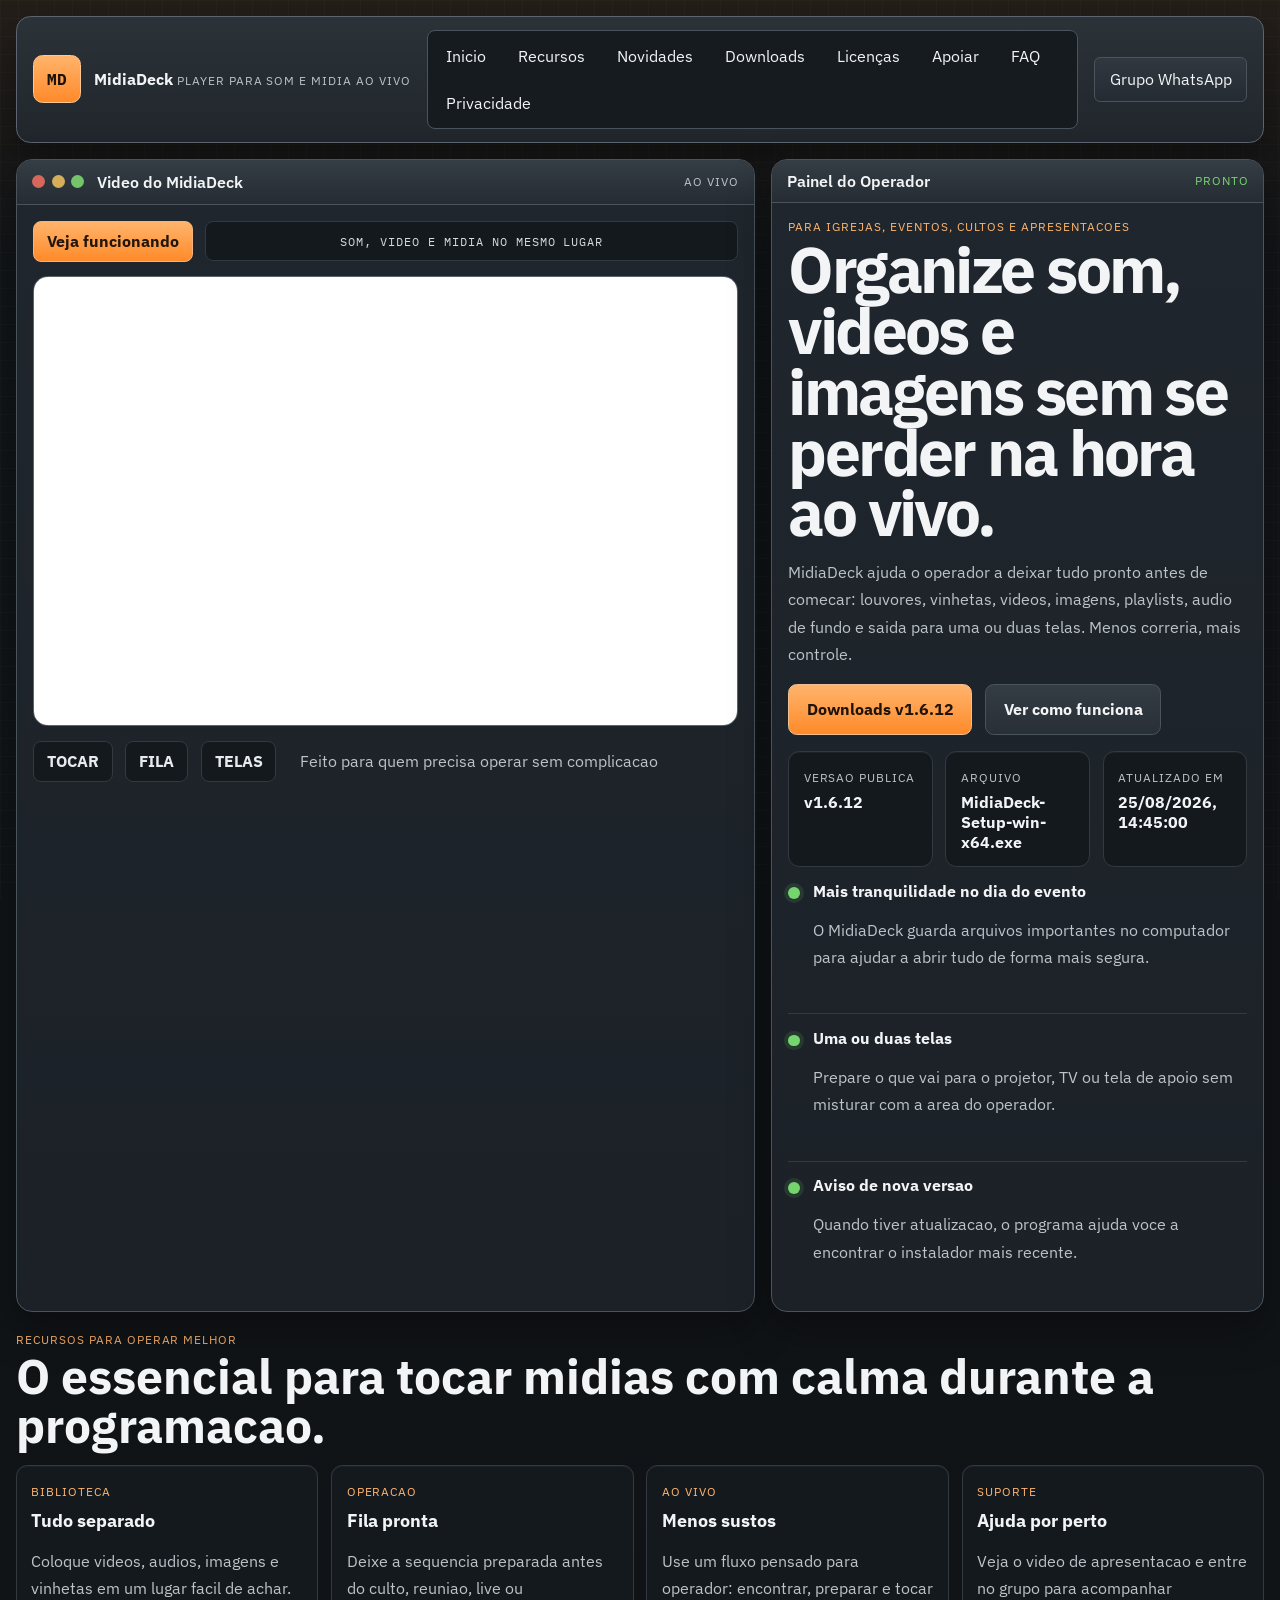
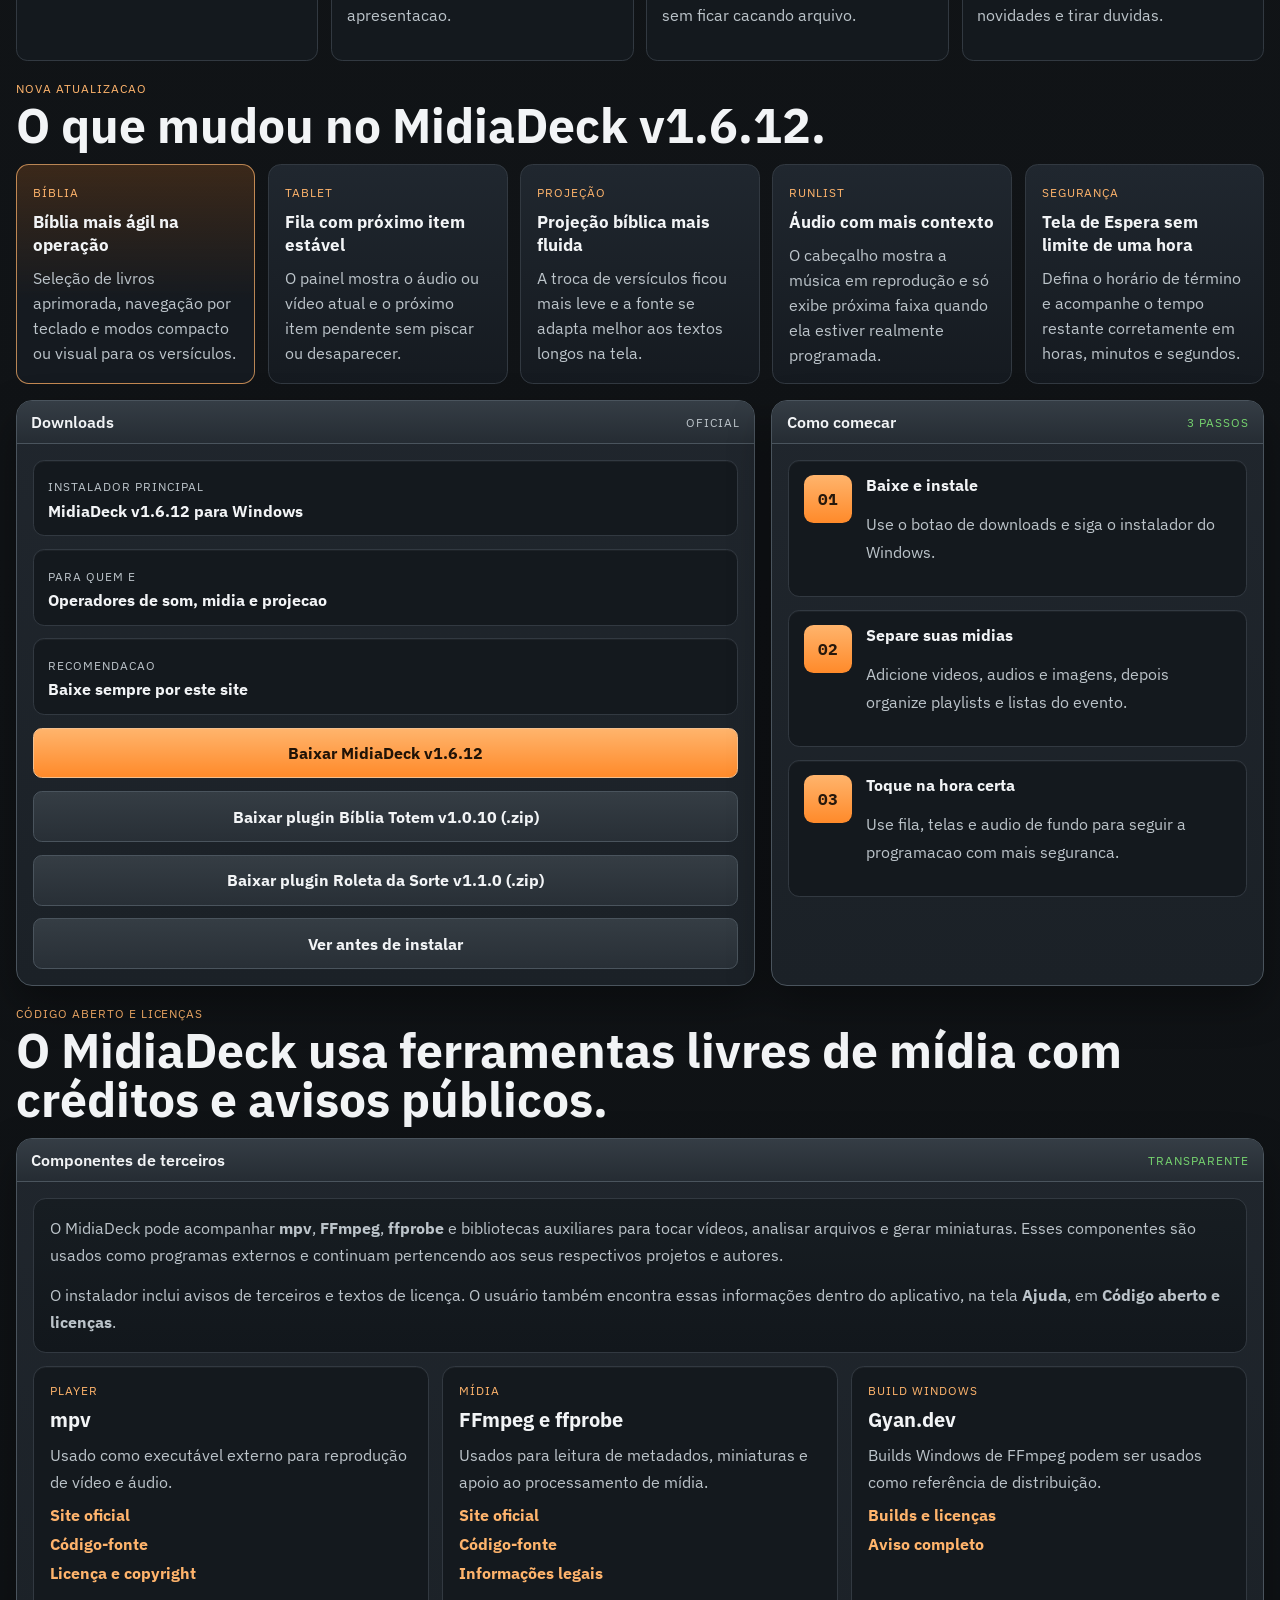
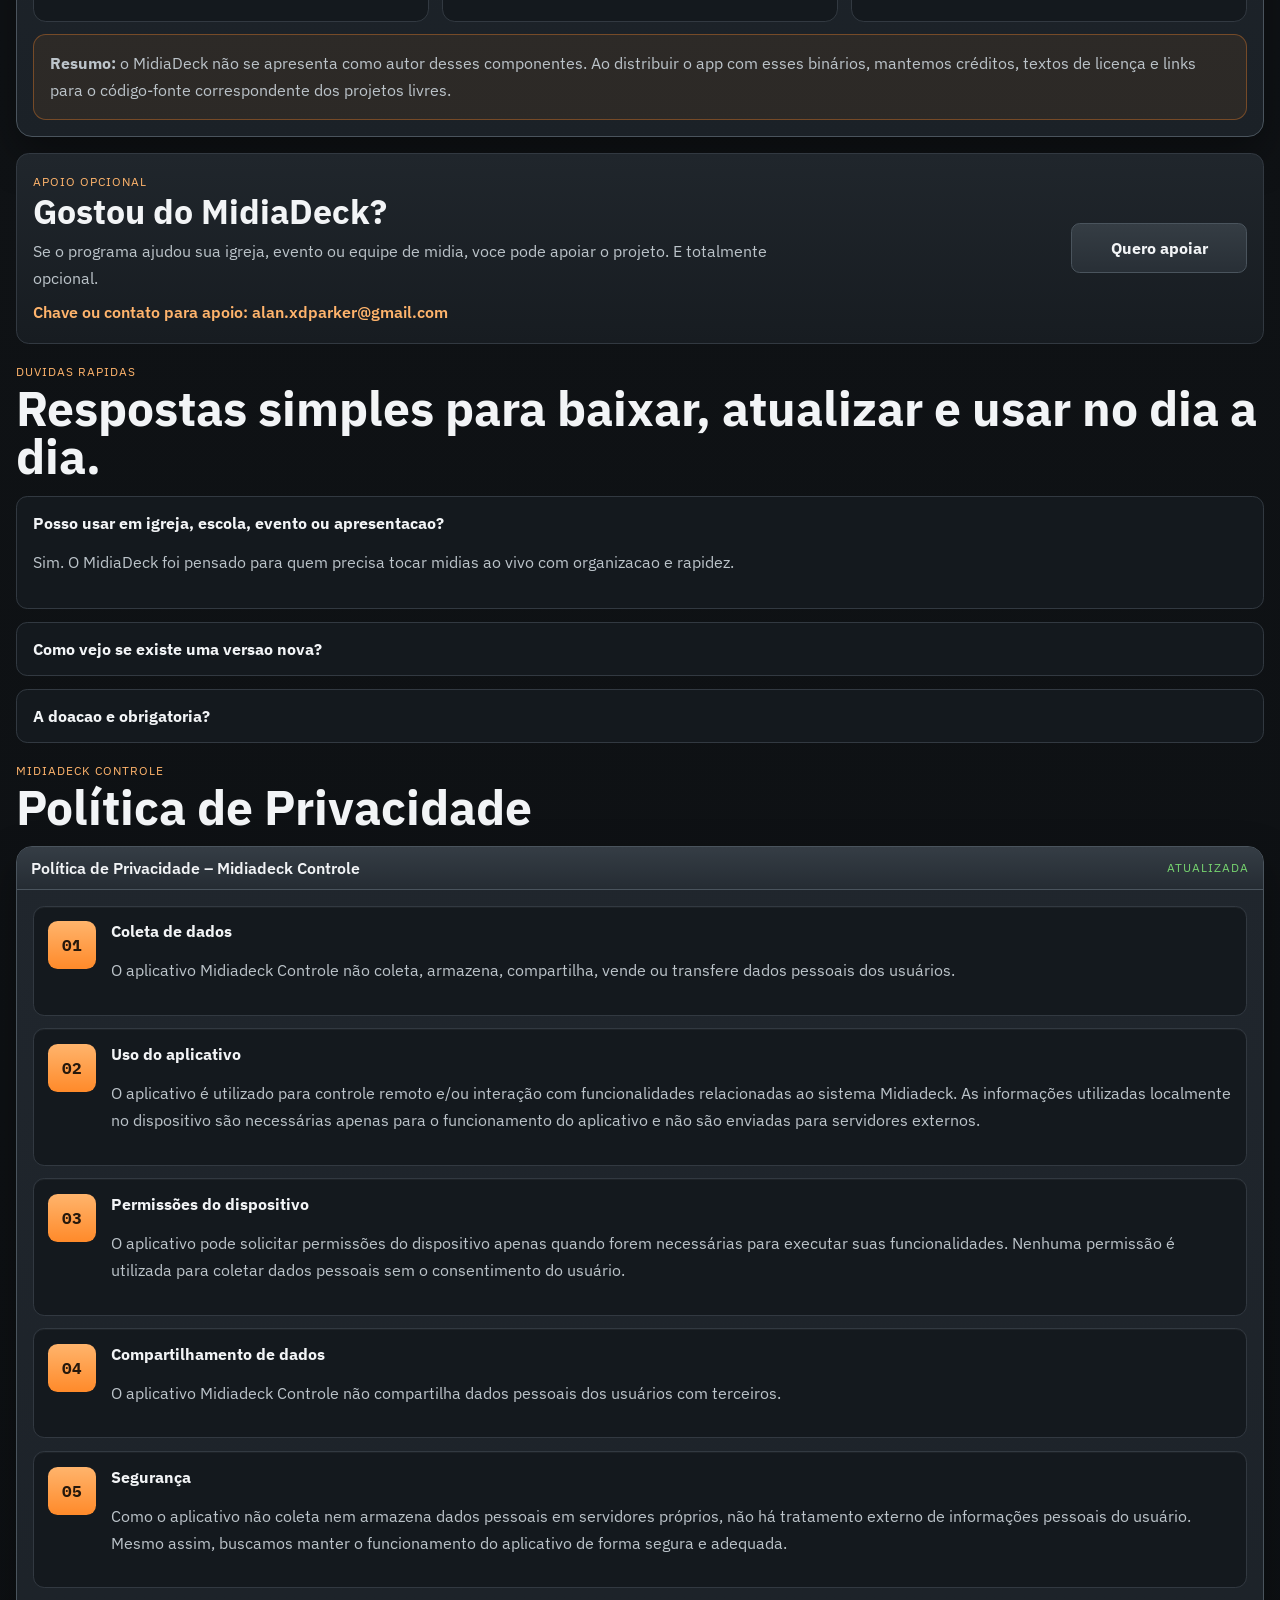
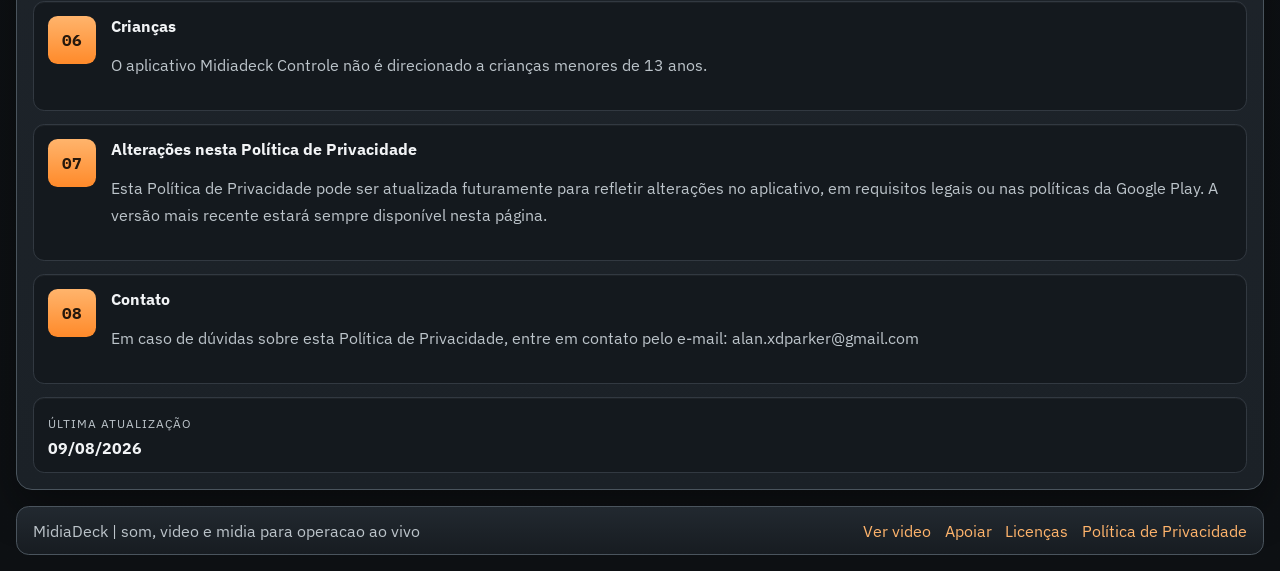
==== commit bdd62548: "Atualiza MidiaDeck 1.6.12" ====
--- a/index.html
+++ b/index.html
@@ -174,34 +174,34 @@
       <section class="console-section" id="novidades">
         <div class="section-head">
           <span class="eyebrow">Nova atualizacao</span>
-          <h2>O que mudou no MidiaDeck v1.6.11.</h2>
+          <h2>O que mudou no MidiaDeck v1.6.12.</h2>
         </div>
 
         <div class="release-console">
           <article class="release-panel highlight">
             <span class="panel-kicker">BÍBLIA</span>
-            <h3>Roteiros bíblicos sem duplicar</h3>
-            <p>A criação de roteiros foi corrigida e os roteiros passam a ser salvos no próprio MidiaDeck.</p>
+            <h3>Bíblia mais ágil na operação</h3>
+            <p>Seleção de livros aprimorada, navegação por teclado e modos compacto ou visual para os versículos.</p>
           </article>
           <article class="release-panel">
             <span class="panel-kicker">TABLET</span>
-            <h3>Bíblia Totem mais responsiva</h3>
-            <p>O painel agora se adapta melhor a celulares, com cards, cabeçalho e modais preparados para toque.</p>
+            <h3>Fila com próximo item estável</h3>
+            <p>O painel mostra o áudio ou vídeo atual e o próximo item pendente sem piscar ou desaparecer.</p>
           </article>
           <article class="release-panel">
             <span class="panel-kicker">PROJEÇÃO</span>
-            <h3>Roteiros permanecem salvos</h3>
-            <p>Ao reconectar o Totem, os roteiros continuam no MidiaDeck e podem ser acessados por outro tablet autorizado.</p>
+            <h3>Projeção bíblica mais fluida</h3>
+            <p>A troca de versículos ficou mais leve e a fonte se adapta melhor aos textos longos na tela.</p>
           </article>
           <article class="release-panel">
             <span class="panel-kicker">RUNLIST</span>
-            <h3>Aviso de fundo musical</h3>
-            <p>Pedidos do Totem exibem um aviso global por cinco segundos e também ficam visíveis na notificação do MidiaDeck.</p>
+            <h3>Áudio com mais contexto</h3>
+            <p>O cabeçalho mostra a música em reprodução e só exibe próxima faixa quando ela estiver realmente programada.</p>
           </article>
           <article class="release-panel">
             <span class="panel-kicker">SEGURANÇA</span>
-            <h3>Controle remoto reforçado</h3>
-            <p>O servidor remoto mantém o pareamento e a tomada de controle por PIN do administrador.</p>
+            <h3>Tela de Espera sem limite de uma hora</h3>
+            <p>Defina o horário de término e acompanhe o tempo restante corretamente em horas, minutos e segundos.</p>
           </article>
         </div>
       </section>
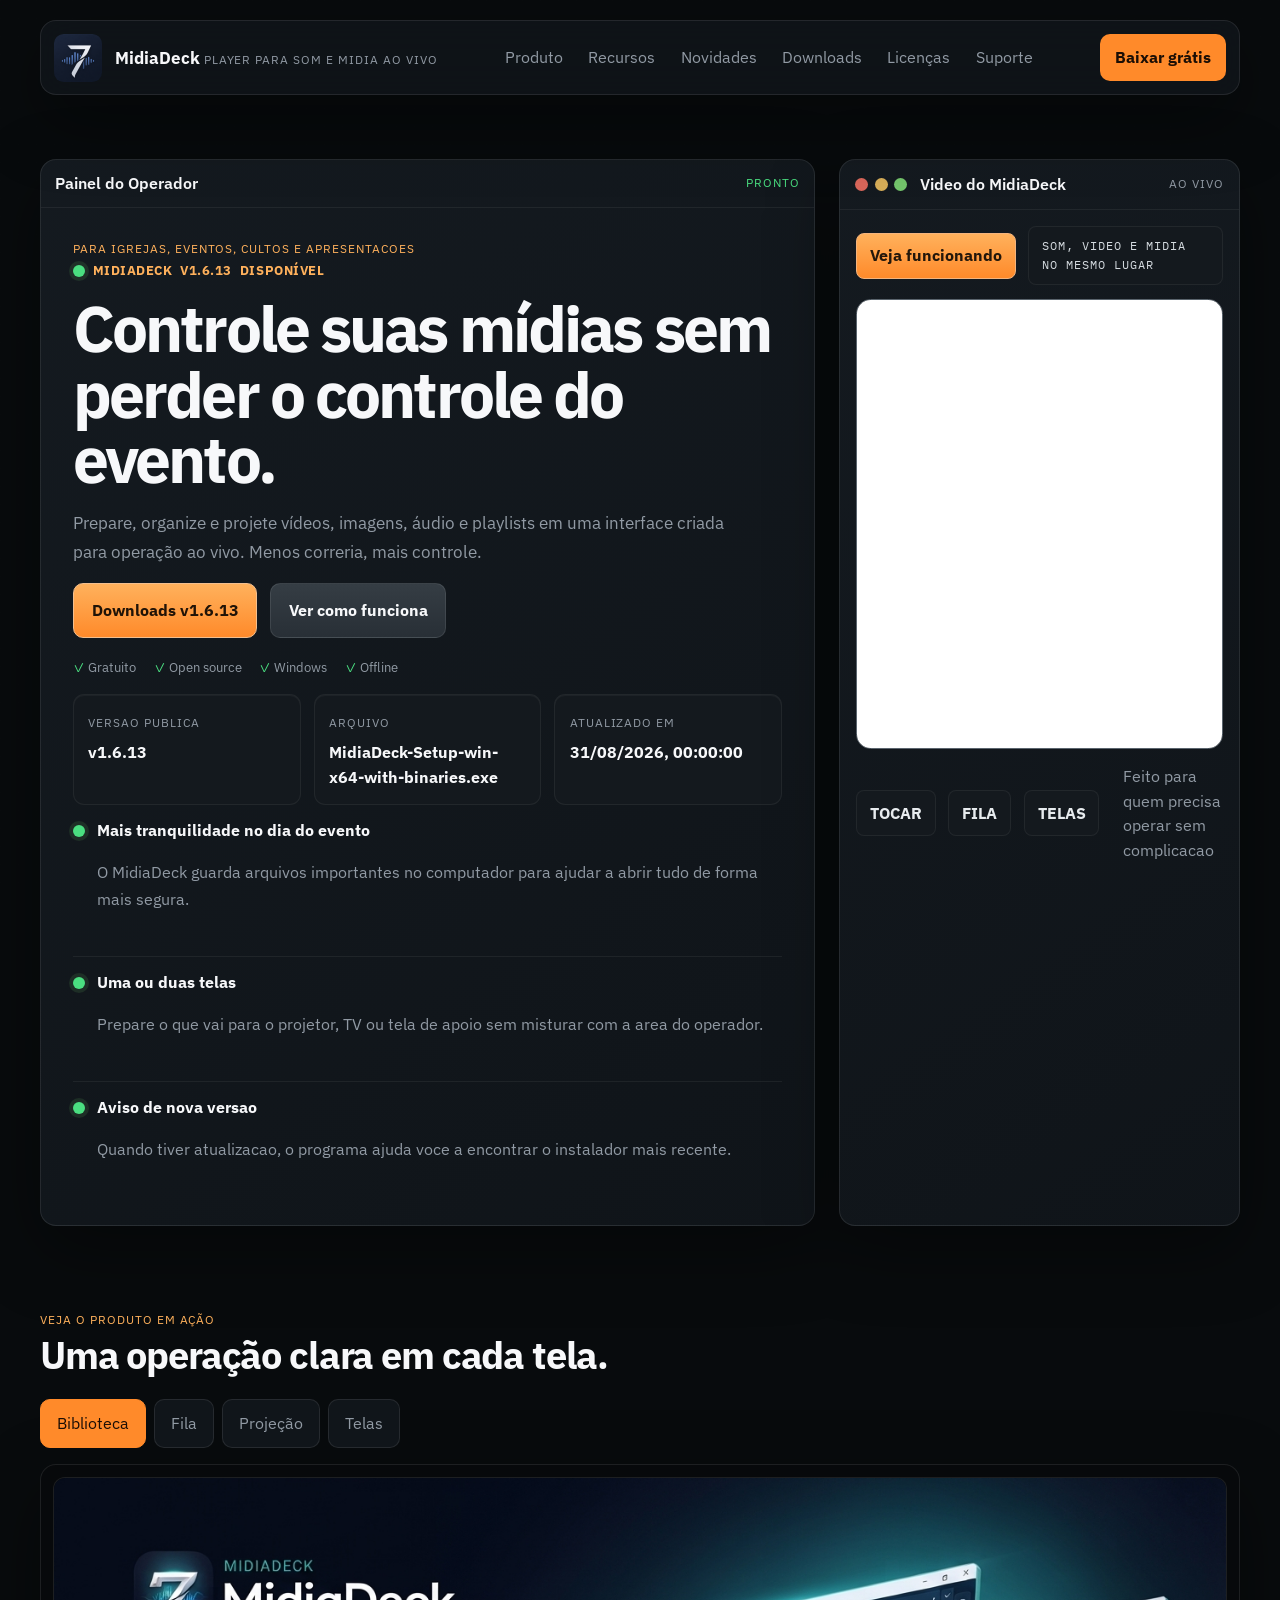
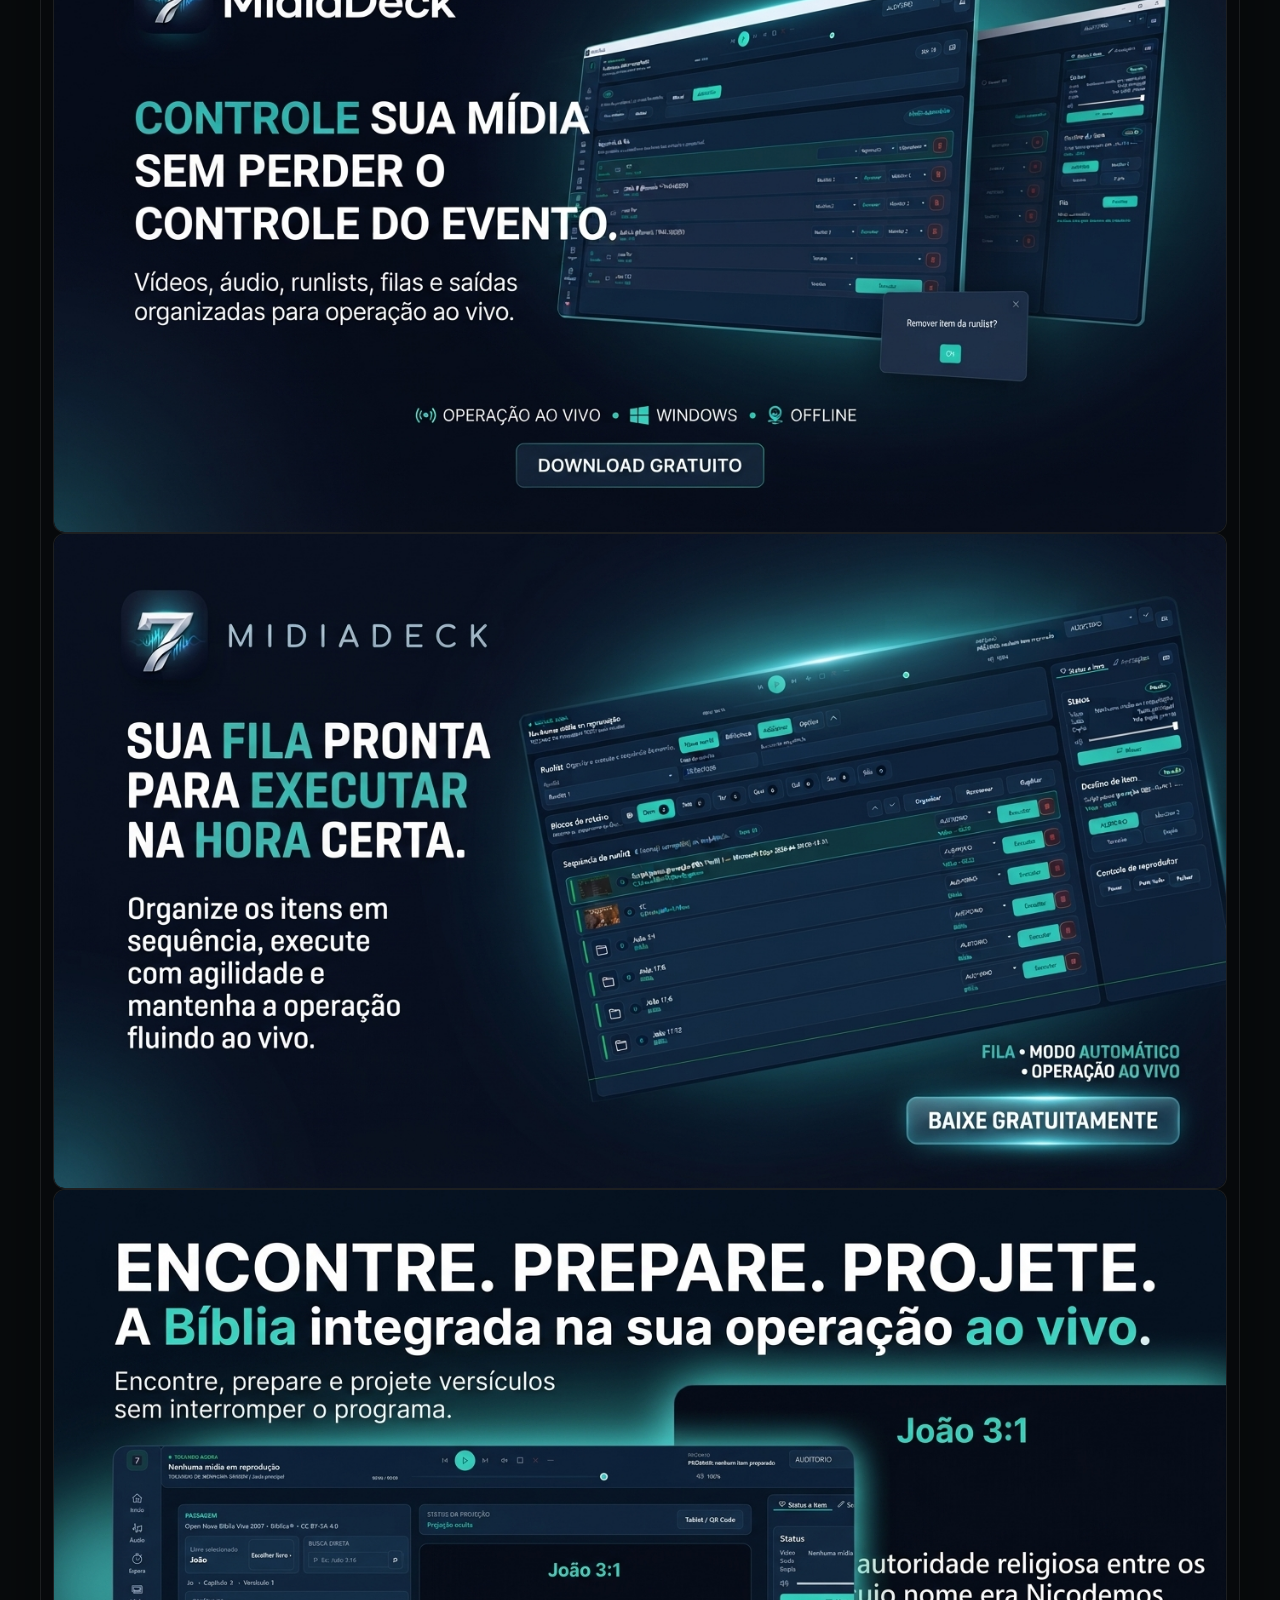
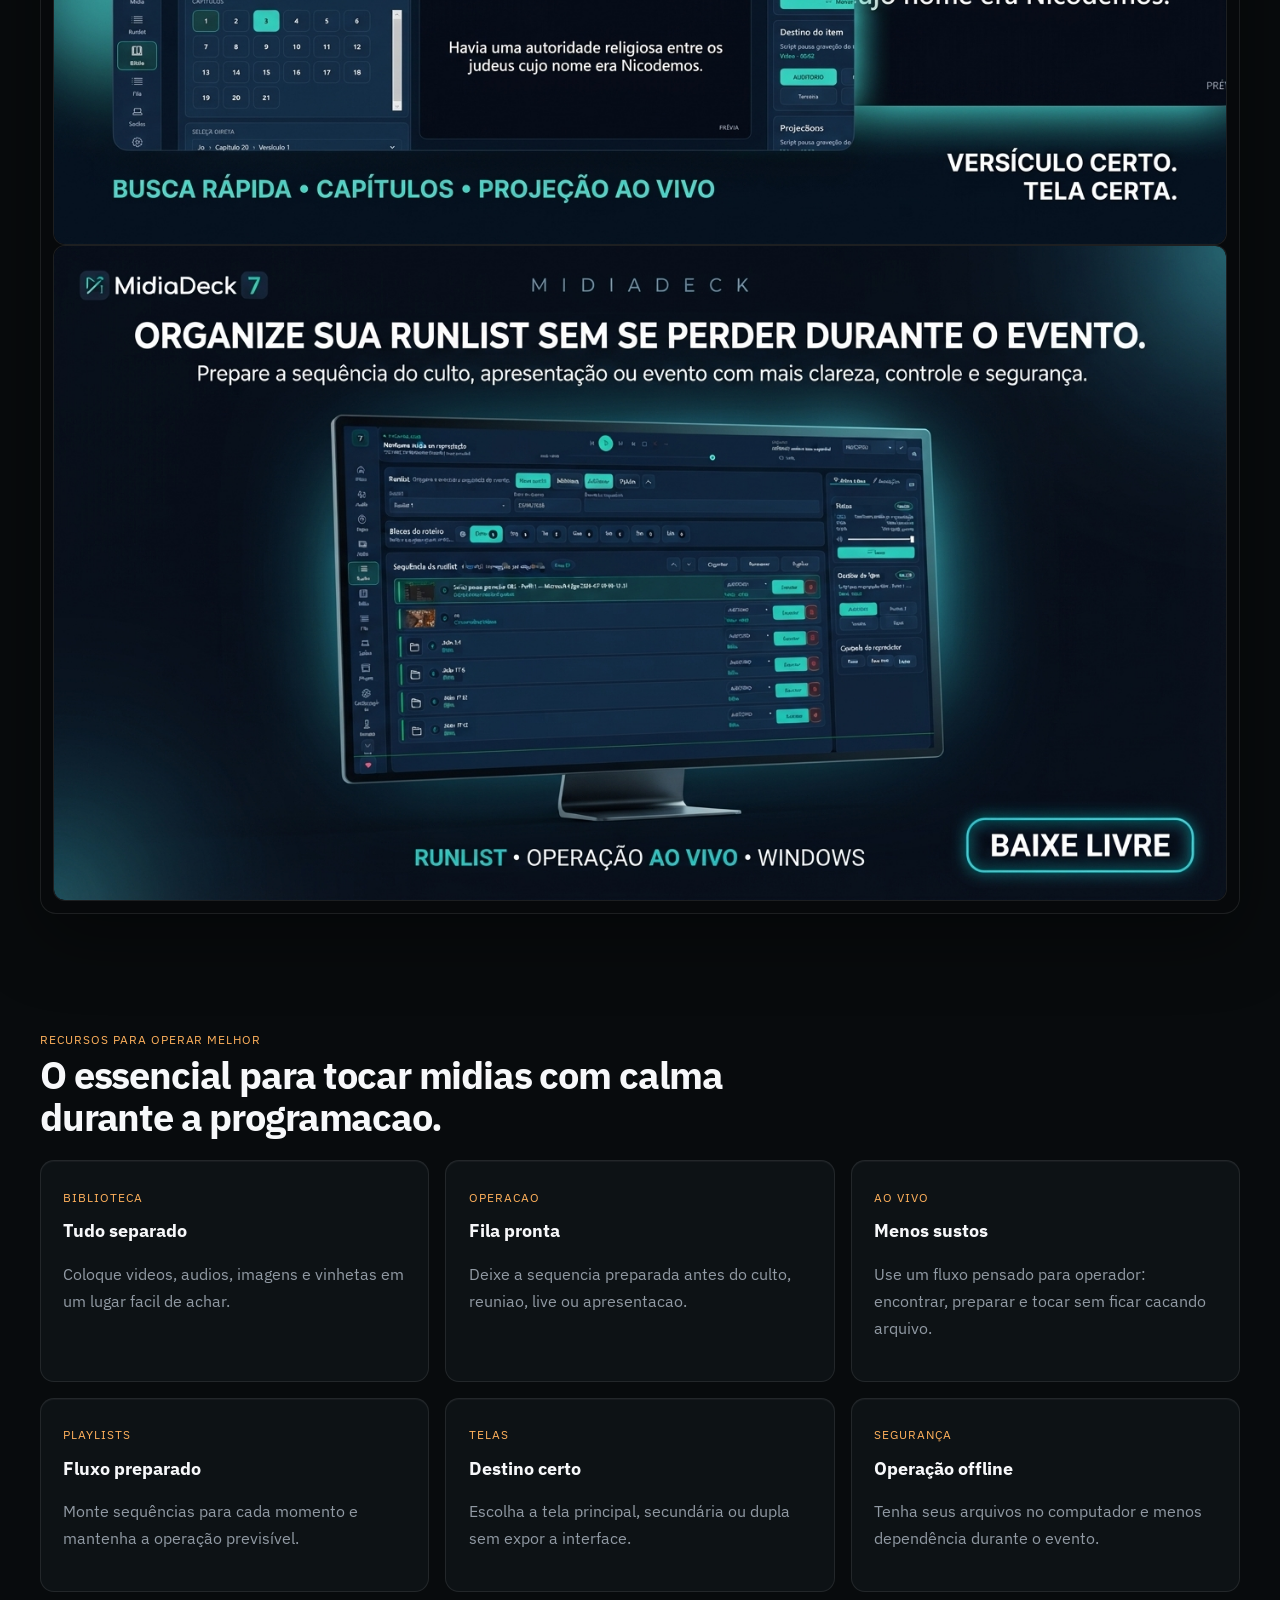
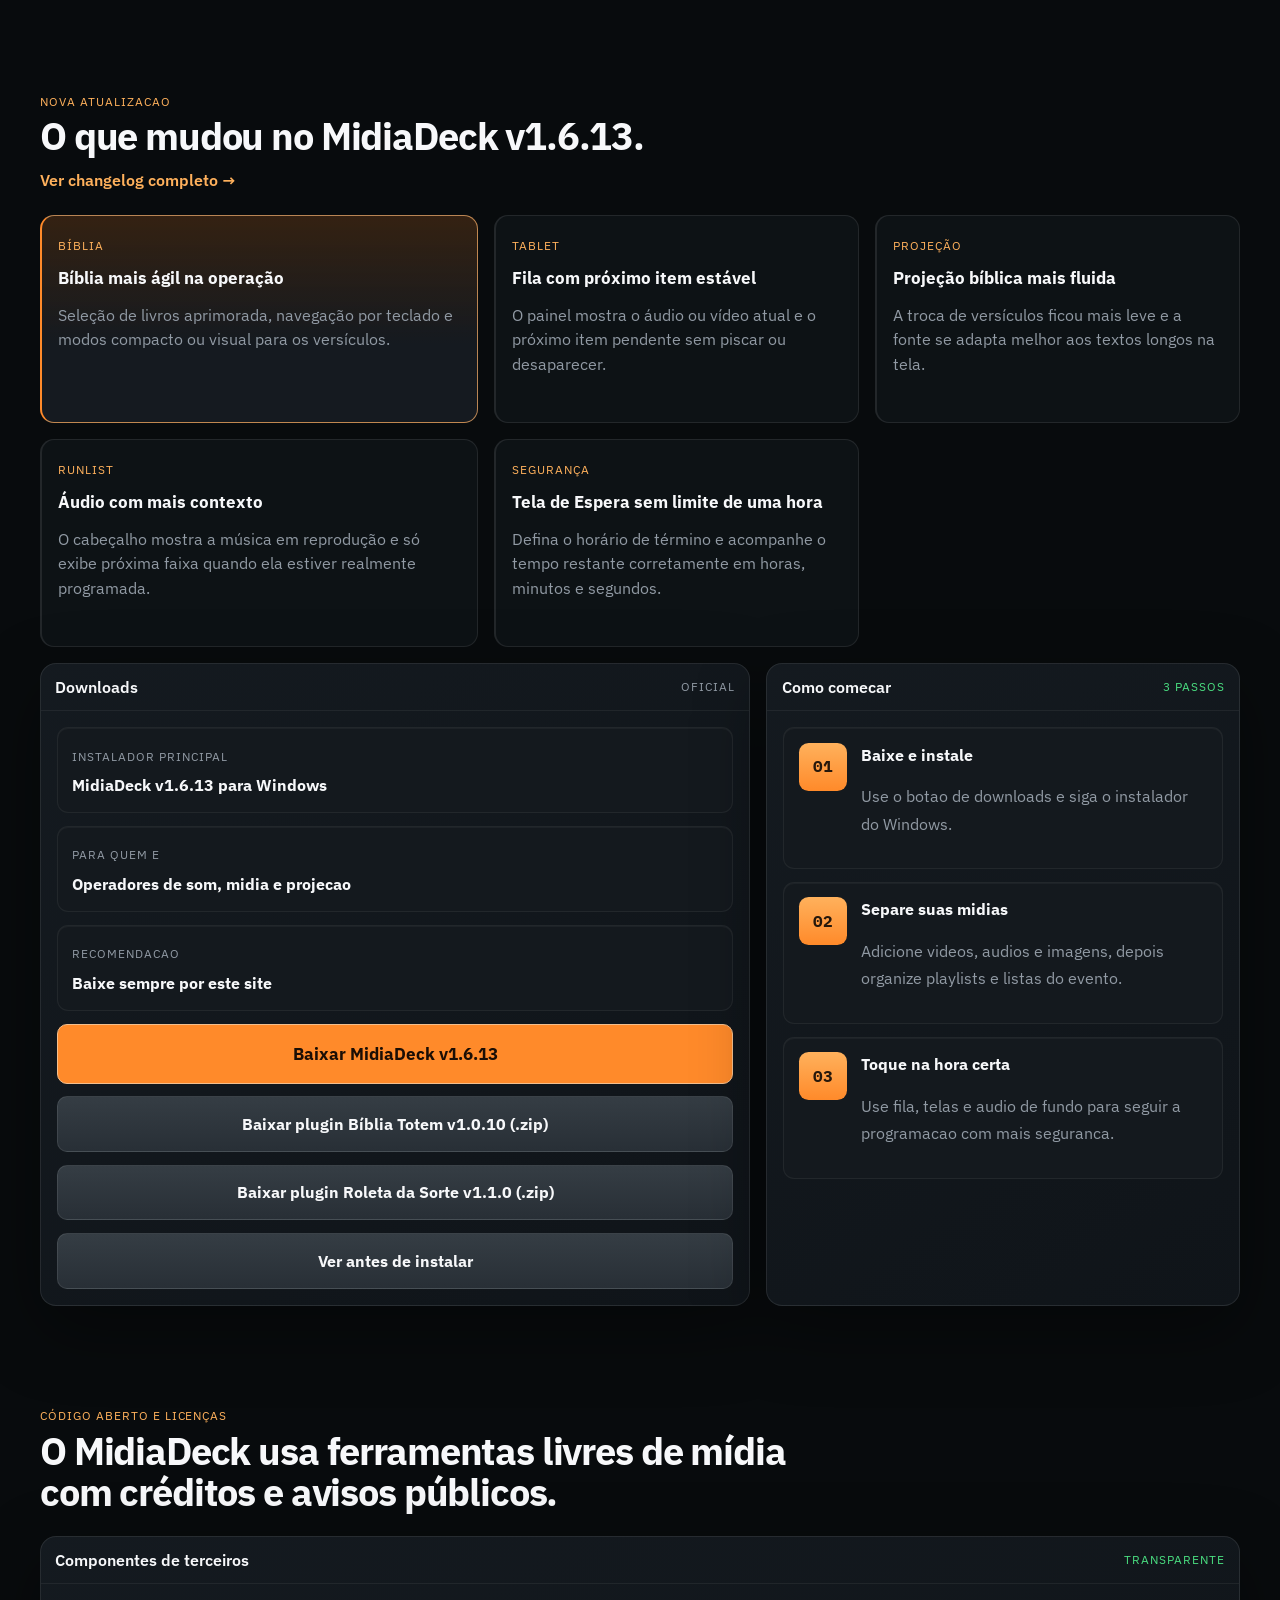
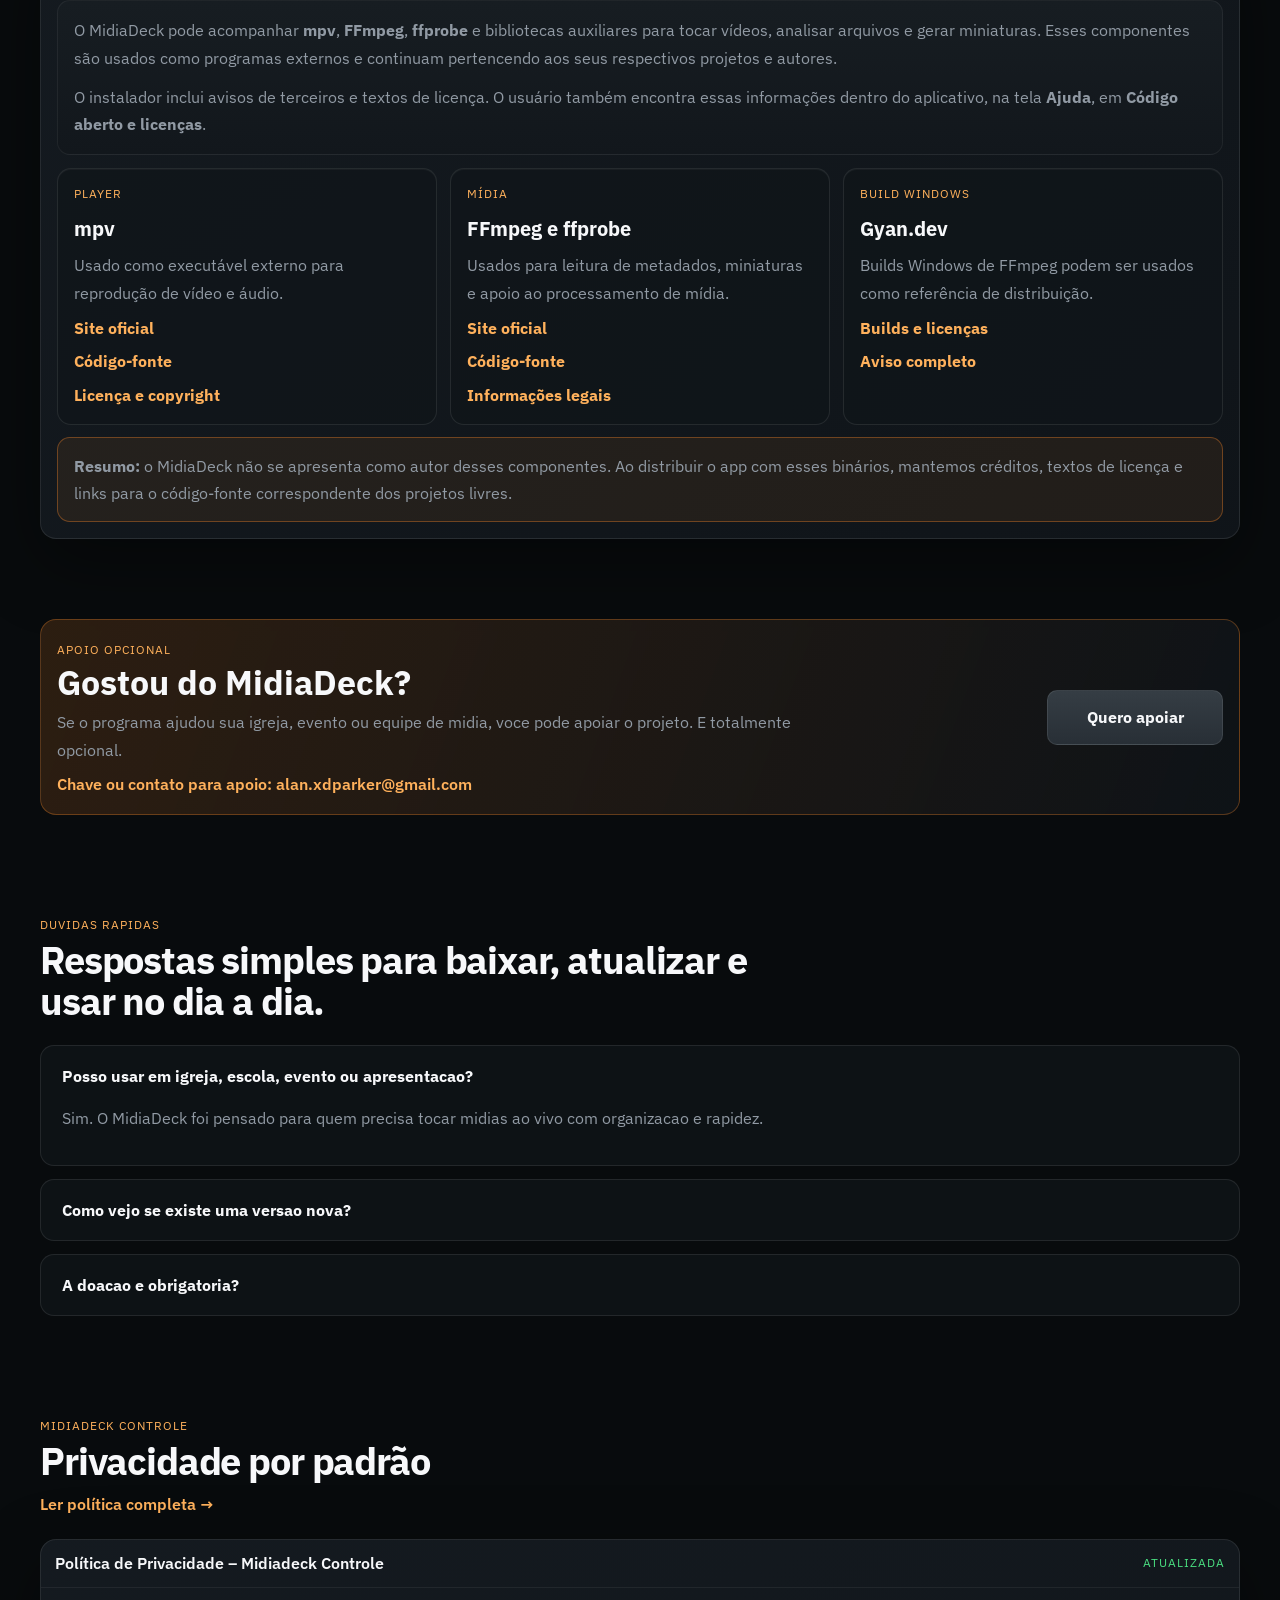
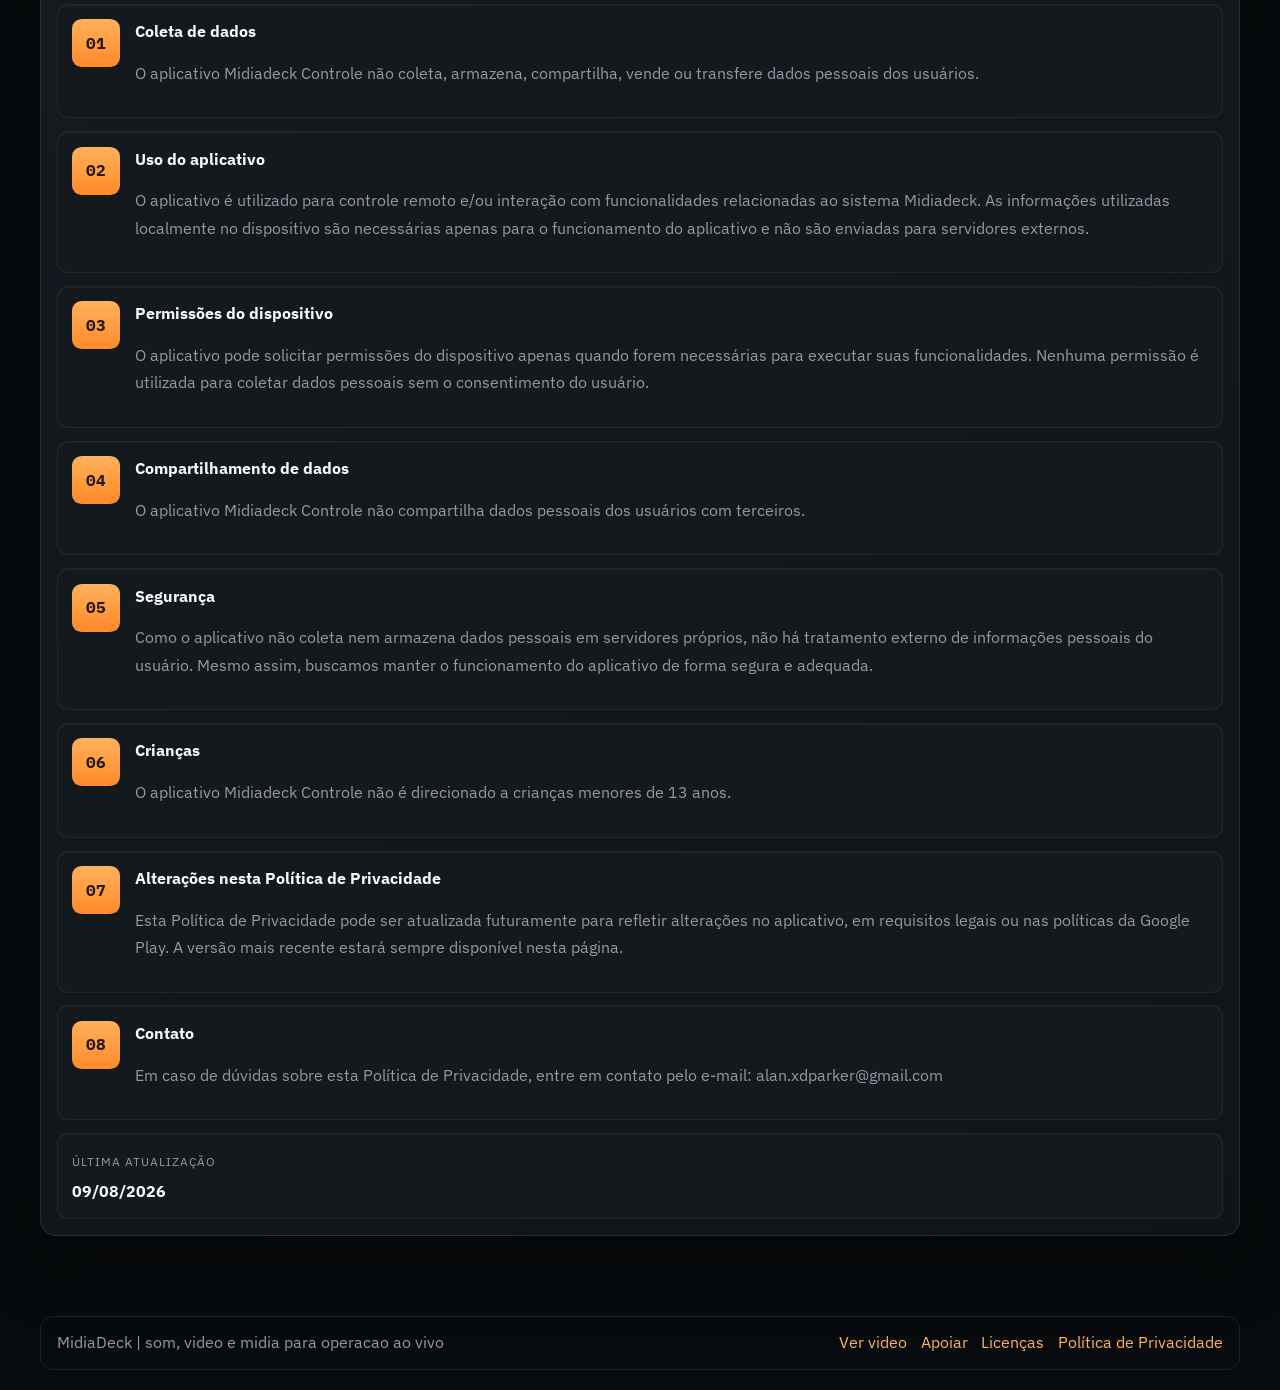
==== commit 54348396: "Publica MidiaDeck 1.6.13" ====
--- a/index.html
+++ b/index.html
@@ -3,8 +3,8 @@
 <head>
   <meta charset="utf-8">
   <meta name="viewport" content="width=device-width, initial-scale=1">
-  <meta name="description" content="MidiaDeck: player para som, video e midia ao vivo em igrejas, eventos, cultos e apresentacoes.">
-  <title>MidiaDeck | Player para Som e Midia ao Vivo</title>
+  <meta name="description" content="MidiaDeck: software profissional para organizar, preparar e projetar mídia durante eventos ao vivo.">
+  <title>MidiaDeck | Controle suas mídias durante o evento</title>
   <link rel="preconnect" href="https://fonts.googleapis.com">
   <link rel="preconnect" href="https://fonts.gstatic.com" crossorigin>
   <link href="https://fonts.googleapis.com/css2?family=IBM+Plex+Sans:wght@400;500;600;700&family=IBM+Plex+Mono:wght@400;500;600&display=swap" rel="stylesheet">
@@ -15,31 +15,29 @@
   <div class="app-shell">
     <header class="desktop-bar">
       <div class="brand-group">
-        <div class="app-badge">MD</div>
+        <img class="app-logo" src="./iconemd.png" alt="MidiaDeck">
         <div>
           <strong>MidiaDeck</strong>
           <small>player para som e midia ao vivo</small>
         </div>
       </div>
 
-      <nav class="menu-bar" aria-label="Navegacao principal">
-        <a href="#inicio">Inicio</a>
+      <nav class="menu-bar" aria-label="Navegação principal">
+        <a href="#produto">Produto</a>
         <a href="#recursos">Recursos</a>
         <a href="#novidades">Novidades</a>
-        <a href="#download">Downloads</a>
-        <a href="#licencas">Licenças</a>
-        <a href="#apoio">Apoiar</a>
-        <a href="#faq">FAQ</a>
-        <a href="#privacidade">Privacidade</a>
+        <a href="./downloads.html">Downloads</a>
+        <a href="./licenses.html">Licenças</a>
+        <a href="#apoio">Suporte</a>
       </nav>
 
-      <a class="menu-action" href="https://chat.whatsapp.com/BKkRZhcOjjgFWc6kxTQQoB" target="_blank" rel="noopener noreferrer">
-        Grupo WhatsApp
+      <a class="menu-action" href="./downloads.html">
+        Baixar grátis
       </a>
     </header>
 
     <main class="desktop-workspace" id="inicio">
-      <section class="hero-grid">
+      <section class="hero-grid" id="produto">
         <article class="window-card player-window">
           <div class="window-titlebar">
             <div class="window-lights">
@@ -85,20 +83,23 @@
 
           <div class="control-stack">
             <div class="eyebrow">Para igrejas, eventos, cultos e apresentacoes</div>
-            <h1>Organize som, videos e imagens sem se perder na hora ao vivo.</h1>
+            <div class="hero-badge"><span class="signal"></span> MidiaDeck <span id="heroVersionLabel">1.6.13</span> disponível</div>
+            <h1>Controle suas mídias sem perder o controle do evento.</h1>
             <p class="lead">
-              MidiaDeck ajuda o operador a deixar tudo pronto antes de comecar: louvores,
-              vinhetas, videos, imagens, playlists, audio de fundo e saida para uma ou duas telas.
-              Menos correria, mais controle.
+              Prepare, organize e projete vídeos, imagens, áudio e playlists em uma interface criada
+              para operação ao vivo. Menos correria, mais controle.
             </p>
 
             <div class="action-row">
-              <a id="downloadCta" class="primary-action" href="#download">Downloads</a>
+              <a id="downloadCta" class="primary-action" href="./downloads.html">Baixar para Windows</a>
               <a class="secondary-action" href="https://www.youtube.com/watch?v=piDJW7KM8pM" target="_blank" rel="noopener noreferrer">
                 Ver como funciona
               </a>
             </div>
 
+            <div class="trust-row" aria-label="Características do produto">
+              <span>✓ Gratuito</span><span>✓ Open source</span><span>✓ Windows</span><span>✓ Offline</span>
+            </div>
             <div class="status-grid">
               <div class="status-box">
                 <span class="label">Versao publica</span>
@@ -141,6 +142,33 @@
         </aside>
       </section>
 
+      <section class="demo-section" id="demonstracao">
+        <div class="section-head">
+          <span class="eyebrow">Veja o produto em ação</span>
+          <h2>Uma operação clara em cada tela.</h2>
+        </div>
+        <div class="demo-tabs" role="tablist" aria-label="Demonstração do MidiaDeck">
+          <button class="demo-tab active" role="tab" aria-selected="true" data-demo="library">Biblioteca</button>
+          <button class="demo-tab" role="tab" aria-selected="false" data-demo="queue">Fila</button>
+          <button class="demo-tab" role="tab" aria-selected="false" data-demo="projection">Projeção</button>
+          <button class="demo-tab" role="tab" aria-selected="false" data-demo="screens">Telas</button>
+        </div>
+        <div class="demo-preview" role="tabpanel">
+          <div class="demo-screen" data-screen="library">
+            <img class="demo-capture" src="./asset/midiadeckcapa.jpeg" alt="Visão geral do MidiaDeck com biblioteca e controles de operação" loading="lazy">
+          </div>
+          <div class="demo-screen" data-screen="queue" hidden>
+            <img class="demo-capture" src="./asset/suafilapronta.jpeg" alt="Runlist do MidiaDeck com itens organizados para execução" loading="lazy">
+          </div>
+          <div class="demo-screen" data-screen="projection" hidden>
+            <img class="demo-capture" src="./asset/biblia.jpeg" alt="Projeção bíblica do MidiaDeck com versículo em destaque" loading="lazy">
+          </div>
+          <div class="demo-screen" data-screen="screens" hidden>
+            <img class="demo-capture" src="./asset/organize%20runlist.jpeg" alt="Runlist do MidiaDeck com destinos de tela selecionáveis" loading="lazy">
+          </div>
+        </div>
+      </section>
+
       <section class="console-section" id="recursos">
         <div class="section-head">
           <span class="eyebrow">Recursos para operar melhor</span>
@@ -163,18 +191,17 @@
             <h3>Menos sustos</h3>
             <p>Use um fluxo pensado para operador: encontrar, preparar e tocar sem ficar cacando arquivo.</p>
           </article>
-          <article class="feature-panel">
-            <span class="panel-kicker">SUPORTE</span>
-            <h3>Ajuda por perto</h3>
-            <p>Veja o video de apresentacao e entre no grupo para acompanhar novidades e tirar duvidas.</p>
-          </article>
+          <article class="feature-panel"><span class="panel-kicker">PLAYLISTS</span><h3>Fluxo preparado</h3><p>Monte sequências para cada momento e mantenha a operação previsível.</p></article>
+          <article class="feature-panel"><span class="panel-kicker">TELAS</span><h3>Destino certo</h3><p>Escolha a tela principal, secundária ou dupla sem expor a interface.</p></article>
+          <article class="feature-panel"><span class="panel-kicker">SEGURANÇA</span><h3>Operação offline</h3><p>Tenha seus arquivos no computador e menos dependência durante o evento.</p></article>
         </div>
       </section>
 
       <section class="console-section" id="novidades">
         <div class="section-head">
           <span class="eyebrow">Nova atualizacao</span>
-          <h2>O que mudou no MidiaDeck v1.6.12.</h2>
+          <h2>O que mudou no MidiaDeck v1.6.13.</h2>
+          <a class="section-link" href="./changelog.html">Ver changelog completo →</a>
         </div>
 
         <div class="release-console">
@@ -242,7 +269,7 @@
           </div>
         </article>
 
-        <article class="window-card steps-window">
+        <article class="window-card steps-window" id="workflow">
           <div class="window-titlebar compact">
             <span class="window-title">Como comecar</span>
             <span class="window-state ok">3 passos</span>
@@ -379,7 +406,8 @@
       <section class="console-section" id="privacidade">
         <div class="section-head">
           <span class="eyebrow">Midiadeck Controle</span>
-          <h2>Política de Privacidade</h2>
+          <h2>Privacidade por padrão</h2>
+          <a class="section-link" href="./privacy.html">Ler política completa →</a>
         </div>
 
         <article class="window-card">
@@ -493,8 +521,8 @@
       <div class="footer-links">
         <a href="https://www.youtube.com/watch?v=piDJW7KM8pM" target="_blank" rel="noopener noreferrer">Ver video</a>
         <a href="mailto:alan.xdparker@gmail.com?subject=Quero%20apoiar%20o%20MidiaDeck">Apoiar</a>
-        <a href="#licencas">Licenças</a>
-        <a href="#privacidade">Política de Privacidade</a>
+        <a href="./licenses.html">Licenças</a>
+        <a href="./privacy.html">Política de Privacidade</a>
       </div>
     </footer>
   </div>
--- a/styles.css
+++ b/styles.css
@@ -16,6 +16,111 @@
   --shadow: 0 18px 40px rgba(0, 0, 0, 0.35);
 }
 
+/* Premium control-room refresh */
+:root {
+  --bg: #080b0d;
+  --bg-2: #0d1115;
+  --panel: #10151a;
+  --panel-2: #151b21;
+  --steel: #1c242b;
+  --steel-soft: #263039;
+  --border: rgba(255,255,255,.09);
+  --border-soft: rgba(255,255,255,.06);
+  --text: #f7f8fa;
+  --muted: #919aa4;
+  --accent: #ff8a2a;
+  --accent-soft: #ffb15c;
+  --ok: #4ade80;
+  --shadow: 0 24px 70px rgba(0,0,0,.38);
+}
+
+body {
+  background: radial-gradient(circle at 50% -10%, rgba(255,138,42,.14), transparent 34rem), var(--bg);
+  line-height: 1.55;
+}
+
+body::before { opacity: .22; background-size: 32px 32px; }
+
+.app-shell { max-width: 1240px; padding: 1.25rem; }
+
+.desktop-bar {
+  position: sticky;
+  top: 1rem;
+  grid-template-columns: auto 1fr auto;
+  padding: .65rem .8rem;
+  background: rgba(16,21,26,.82);
+  border-color: var(--border);
+  border-radius: 16px;
+  backdrop-filter: blur(18px);
+}
+
+.app-badge { width: 2.7rem; height: 2.7rem; background: linear-gradient(145deg,var(--accent-soft),var(--accent)); border: 0; }
+.brand-group strong { font-size: 1.05rem; }
+.brand-group small { color: var(--muted); }
+.menu-bar { background: transparent; border: 0; gap: .15rem; }
+.menu-bar a { color: var(--muted); padding: .62rem .72rem; border-radius: 10px; }
+.menu-bar a:hover { color: var(--text); background: var(--steel); }
+.menu-action { padding: .68rem .95rem; background: var(--accent); color: #1b0e05; border: 0; border-radius: 10px; font-weight: 700; }
+
+.desktop-workspace { padding-top: 4rem; }
+.hero-grid { grid-template-columns: 1.45fr .75fr; gap: 1.5rem; align-items: stretch; }
+.window-card { background: linear-gradient(145deg,rgba(21,27,33,.96),rgba(16,21,26,.96)); border-color: var(--border); border-radius: 16px; box-shadow: var(--shadow); }
+.player-window { order: 2; min-height: 520px; }
+.control-window { order: 1; }
+.window-titlebar { background: transparent; border-bottom: 1px solid var(--border-soft); }
+.control-stack { padding: 2rem; }
+.control-stack h1 { font-size: clamp(2.5rem,5vw,4.5rem); line-height: 1.02; letter-spacing: -.045em; margin: .8rem 0 1rem; }
+.lead { color: var(--muted); font-size: 1.05rem; max-width: 42rem; }
+.hero-badge { display: inline-flex; align-items: center; gap: .5rem; color: var(--accent-soft); font-size: .82rem; font-weight: 700; letter-spacing: .04em; text-transform: uppercase; }
+.hero-badge .signal { margin: 0; }
+.trust-row { display: flex; flex-wrap: wrap; gap: .8rem 1.1rem; margin: 1.2rem 0 0; color: var(--muted); font-size: .82rem; }
+.trust-row span::first-letter { color: var(--ok); }
+.primary-action, .secondary-action { border-radius: 10px; transition: transform .16s ease, box-shadow .16s ease, filter .16s ease; }
+.primary-action:hover { transform: translateY(-2px); box-shadow: 0 12px 32px rgba(255,138,42,.22); }
+.section-head { max-width: 48rem; margin-bottom: 1.4rem; }
+.section-head h2 { font-size: clamp(1.8rem,3vw,2.8rem); line-height: 1.08; letter-spacing: -.03em; }
+.section-link { display: inline-block; margin-top: .6rem; color: var(--accent-soft); font-weight: 600; }
+
+.demo-section { padding: 5rem 0 1rem; }
+.demo-tabs { display: flex; flex-wrap: wrap; gap: .5rem; margin-bottom: 1rem; }
+.demo-tab { border: 1px solid var(--border); border-radius: 10px; background: var(--panel); color: var(--muted); padding: .7rem 1rem; font: inherit; cursor: pointer; }
+.demo-tab:hover, .demo-tab.active { color: #1b0e05; background: var(--accent); border-color: var(--accent); }
+.demo-preview { padding: .75rem; border: 1px solid var(--border); border-radius: 16px; background: #07090b; box-shadow: var(--shadow); }
+.demo-screen { display: grid; grid-template-columns: 150px 1fr; min-height: 340px; overflow: hidden; border: 1px solid var(--border); border-radius: 12px; background: #0e1419; }
+.mock-sidebar { display: flex; flex-direction: column; gap: .8rem; padding: 1.2rem; background: #0a0e12; color: var(--muted); font-size: .85rem; }
+.mock-sidebar b { display: grid; place-items: center; width: 2.4rem; height: 2.4rem; border-radius: 8px; background: var(--accent); color: #201006; margin-bottom: 1rem; }
+.mock-content { padding: 1.5rem; }
+.mock-toolbar { display: flex; align-items: center; gap: 1rem; padding-bottom: 1.2rem; border-bottom: 1px solid var(--border); }
+.mock-toolbar b { font-size: 1.1rem; margin-right: auto; }.mock-toolbar i { color: var(--muted); font-size: .8rem; font-style: normal; }.mock-toolbar strong { padding: .55rem .8rem; border-radius: 8px; background: var(--accent); color: #211006; font-size: .78rem; }
+.mock-grid { display: grid; grid-template-columns: repeat(3,1fr); gap: .8rem; padding-top: 1.2rem; }.mock-grid span { min-height: 90px; border: 1px solid var(--border); border-radius: 10px; background: linear-gradient(145deg,#26313a,#151b21); }.mock-grid span:first-child { background: linear-gradient(145deg,#5c3018,#ff8a2a); }
+.mock-list { display: grid; gap: .8rem; padding-top: 1.2rem; }.mock-list span { height: 42px; border: 1px solid var(--border); border-radius: 9px; background: linear-gradient(90deg,#28333c 22%,#182027 22%); }.mock-list span:first-child { border-color: rgba(255,138,42,.55); }
+.projection-mock { display: flex; flex-direction: column; justify-content: center; gap: 1rem; background: radial-gradient(circle at 50% 40%,rgba(255,138,42,.18),transparent 55%); }.projection-mock b { font-size: 2.4rem; }.projection-mock em { color: var(--muted); font-size: 1.1rem; }.projection-mock strong { color: var(--ok); font-size: .75rem; letter-spacing: .14em; }
+.screens-mock { display: grid; grid-template-columns: repeat(2,1fr); gap: 1rem; align-content: center; }.screens-mock span { display: flex; flex-direction: column; gap: .4rem; padding: 2rem 1rem; border: 1px solid var(--accent); border-radius: 12px; text-align: center; color: var(--accent-soft); }.screens-mock small { color: var(--muted); }
+
+.console-section { padding-top: 5rem; }
+.feature-console { grid-template-columns: repeat(3,1fr); gap: 1rem; }
+.feature-panel, .release-panel, .legal-card, .faq-console details { background: rgba(16,21,26,.72); border-color: var(--border); border-radius: 14px; }
+.feature-panel { min-height: 190px; padding: 1.4rem; transition: transform .16s ease, border-color .16s ease; }.feature-panel:hover { transform: translateY(-3px); border-color: rgba(255,138,42,.38); }
+.feature-panel h3, .release-panel h3, .legal-card h3 { font-size: 1.25rem; }.feature-panel p, .release-panel p, .legal-card p { color: var(--muted); }
+.release-console { grid-template-columns: 1.2fr 1fr 1fr; gap: 1rem; }.release-panel { border-left: 2px solid var(--border); }.release-panel.highlight { border-left-color: var(--accent); }
+.split-console { gap: 1.5rem; }.download-panel, .steps-list { padding: 1.5rem; }.download-panel .primary-action.full { background: var(--accent); color: #1b0e05; font-size: 1.05rem; padding: 1rem; }
+.support-strip { margin-top: 5rem; border: 1px solid rgba(255,138,42,.3); border-radius: 16px; background: linear-gradient(110deg,rgba(255,138,42,.15),rgba(16,21,26,.8)); }
+.faq-console { gap: .7rem; }.faq-console details { padding: 1.1rem 1.3rem; }.faq-console summary { font-size: 1rem; font-weight: 600; }
+.footer-bar { margin-top: 5rem; border-color: var(--border); background: transparent; color: var(--muted); }
+
+@media (max-width: 900px) { .desktop-bar { grid-template-columns: auto auto; }.menu-bar { grid-column: 1/-1; grid-row: 2; justify-self: stretch; justify-content: space-between; overflow-x: auto; }.menu-action { justify-self: end; }.hero-grid, .split-console { grid-template-columns: 1fr; }.player-window, .control-window { order: initial; }.feature-console, .release-console { grid-template-columns: repeat(2,1fr); }.control-stack h1 { font-size: clamp(2.5rem,9vw,4rem); } }
+@media (max-width: 600px) { .app-shell { padding: .7rem; }.desktop-bar { top: .5rem; }.menu-bar a { padding: .5rem; font-size: .78rem; }.menu-action { font-size: .8rem; }.desktop-workspace { padding-top: 2.5rem; }.control-stack { padding: 1.3rem; }.feature-console, .release-console { grid-template-columns: 1fr; }.demo-screen { grid-template-columns: 84px 1fr; min-height: 280px; }.mock-sidebar { padding: .8rem; font-size: .7rem; }.mock-content { padding: .9rem; }.mock-grid { gap: .45rem; }.mock-grid span { min-height: 60px; }.mock-toolbar { flex-wrap: wrap; }.mock-toolbar b { width: 100%; }.screens-mock { grid-template-columns: 1fr; }.footer-bar { flex-direction: column; gap: 1rem; align-items: flex-start; } }
+
+.page-content { max-width: 980px; margin: 0 auto; }
+.page-hero { padding: 3rem 0 2rem; max-width: 760px; }
+.page-hero h1 { margin: .8rem 0 1rem; font-size: clamp(2.4rem,6vw,4.8rem); line-height: 1; letter-spacing: -.045em; }
+.download-feature { max-width: 760px; margin-bottom: 2rem; }
+.download-note { color: var(--muted); font-size: .85rem; margin-bottom: 0; }
+.download-benefits, .license-grid { display: grid; grid-template-columns: repeat(3,1fr); gap: 1rem; }
+.changelog-list, .privacy-list { padding-bottom: .8rem; }
+.changelog-entry { padding: 1.4rem 1.6rem; border-bottom: 1px solid var(--border-soft); }.changelog-entry:last-child { border-bottom: 0; }.changelog-entry h2 { margin: .35rem 0 .3rem; font-size: 1.3rem; }.changelog-entry p { color: var(--muted); margin: 0; }.changelog-entry a, .license-grid a, .license-note a { color: var(--accent-soft); }
+@media (max-width: 600px) { .download-benefits, .license-grid { grid-template-columns: 1fr; }.page-hero { padding-top: 1.5rem; } }
+
 * {
   box-sizing: border-box;
 }
@@ -101,6 +206,14 @@
   font-weight: 700;
   font-family: "IBM Plex Mono", monospace;
   border: 1px solid #ffc792;
+}
+
+.app-logo {
+  width: 3rem;
+  height: 3rem;
+  display: block;
+  object-fit: contain;
+  border-radius: 0.6rem;
 }
 
 .brand-group strong,
@@ -683,3 +796,21 @@
     width: 100%;
   }
 }
+
+/* Final cascade for the premium landing direction */
+:root { --bg:#080b0d; --bg-2:#0d1115; --panel:#10151a; --panel-2:#151b21; --steel:#1c242b; --steel-soft:#263039; --border:rgba(255,255,255,.09); --border-soft:rgba(255,255,255,.06); --text:#f7f8fa; --muted:#919aa4; --accent:#ff8a2a; --accent-soft:#ffb15c; --ok:#4ade80; --shadow:0 24px 70px rgba(0,0,0,.38); }
+body { background:radial-gradient(circle at 50% -10%,rgba(255,138,42,.14),transparent 34rem),var(--bg); line-height:1.55; }
+.app-shell { max-width:1240px; padding:1.25rem; }
+.desktop-bar { position:sticky; top:1rem; z-index:10; padding:.65rem .8rem; background:rgba(16,21,26,.82); border-color:var(--border); border-radius:16px; backdrop-filter:blur(18px); }
+.app-badge { width:2.7rem; height:2.7rem; background:linear-gradient(145deg,var(--accent-soft),var(--accent)); border:0; }
+.menu-bar { background:transparent; border:0; gap:.15rem; }.menu-bar a { color:var(--muted); padding:.62rem .72rem; border-radius:10px; }.menu-bar a:hover { color:var(--text); background:var(--steel); }.menu-action { padding:.68rem .95rem; background:var(--accent); color:#1b0e05; border:0; border-radius:10px; font-weight:700; }
+.desktop-workspace { padding-top:4rem; }.hero-grid { grid-template-columns:1.45fr .75fr; gap:1.5rem; }.window-card { background:linear-gradient(145deg,rgba(21,27,33,.96),rgba(16,21,26,.96)); border-color:var(--border); border-radius:16px; box-shadow:var(--shadow); }.window-titlebar { background:transparent; border-bottom:1px solid var(--border-soft); }.control-stack { padding:2rem; }.control-stack h1 { font-size:clamp(2.5rem,5vw,4.5rem); line-height:1.02; letter-spacing:-.045em; margin:.8rem 0 1rem; }.lead { color:var(--muted); font-size:1.05rem; max-width:42rem; }.hero-badge { display:inline-flex; align-items:center; gap:.5rem; color:var(--accent-soft); font-size:.82rem; font-weight:700; letter-spacing:.04em; text-transform:uppercase; }.trust-row { display:flex; flex-wrap:wrap; gap:.8rem 1.1rem; margin:1.2rem 0 0; color:var(--muted); font-size:.82rem; }.primary-action,.secondary-action { border-radius:10px; transition:transform .16s ease,box-shadow .16s ease,filter .16s ease; }.primary-action:hover { transform:translateY(-2px); box-shadow:0 12px 32px rgba(255,138,42,.22); }
+.section-head { max-width:48rem; margin-bottom:1.4rem; }.section-head h2 { font-size:clamp(1.8rem,3vw,2.8rem); line-height:1.08; letter-spacing:-.03em; }.section-link { display:inline-block; margin-top:.6rem; color:var(--accent-soft); font-weight:600; }
+.demo-section { padding:5rem 0 1rem; }.demo-tabs { display:flex; flex-wrap:wrap; gap:.5rem; margin-bottom:1rem; }.demo-tab { border:1px solid var(--border); border-radius:10px; background:var(--panel); color:var(--muted); padding:.7rem 1rem; font:inherit; cursor:pointer; }.demo-tab:hover,.demo-tab.active { color:#1b0e05; background:var(--accent); border-color:var(--accent); }.demo-preview { padding:.75rem; border:1px solid var(--border); border-radius:16px; background:#07090b; box-shadow:var(--shadow); }.demo-screen { display:grid; grid-template-columns:150px 1fr; min-height:340px; overflow:hidden; border:1px solid var(--border); border-radius:12px; background:#0e1419; }.mock-sidebar { display:flex; flex-direction:column; gap:.8rem; padding:1.2rem; background:#0a0e12; color:var(--muted); font-size:.85rem; }.mock-sidebar b { display:grid; place-items:center; width:2.4rem; height:2.4rem; border-radius:8px; background:var(--accent); color:#201006; margin-bottom:1rem; }.mock-content { padding:1.5rem; }.mock-toolbar { display:flex; align-items:center; gap:1rem; padding-bottom:1.2rem; border-bottom:1px solid var(--border); }.mock-toolbar b { font-size:1.1rem; margin-right:auto; }.mock-toolbar i { color:var(--muted); font-size:.8rem; font-style:normal; }.mock-toolbar strong { padding:.55rem .8rem; border-radius:8px; background:var(--accent); color:#211006; font-size:.78rem; }.mock-grid { display:grid; grid-template-columns:repeat(3,1fr); gap:.8rem; padding-top:1.2rem; }.mock-grid span { min-height:90px; border:1px solid var(--border); border-radius:10px; background:linear-gradient(145deg,#26313a,#151b21); }.mock-grid span:first-child { background:linear-gradient(145deg,#5c3018,#ff8a2a); }.mock-list { display:grid; gap:.8rem; padding-top:1.2rem; }.mock-list span { height:42px; border:1px solid var(--border); border-radius:9px; background:linear-gradient(90deg,#28333c 22%,#182027 22%); }.mock-list span:first-child { border-color:rgba(255,138,42,.55); }.projection-mock { display:flex; flex-direction:column; justify-content:center; gap:1rem; background:radial-gradient(circle at 50% 40%,rgba(255,138,42,.18),transparent 55%); }.projection-mock b { font-size:2.4rem; }.projection-mock em { color:var(--muted); font-size:1.1rem; }.projection-mock strong { color:var(--ok); font-size:.75rem; letter-spacing:.14em; }.screens-mock { display:grid; grid-template-columns:repeat(2,1fr); gap:1rem; align-content:center; }.screens-mock span { display:flex; flex-direction:column; gap:.4rem; padding:2rem 1rem; border:1px solid var(--accent); border-radius:12px; text-align:center; color:var(--accent-soft); }.screens-mock small { color:var(--muted); }
+.console-section { padding-top:5rem; }.feature-console { grid-template-columns:repeat(3,1fr); gap:1rem; }.feature-panel,.release-panel,.legal-card,.faq-console details { background:rgba(16,21,26,.72); border-color:var(--border); border-radius:14px; }.feature-panel { min-height:190px; padding:1.4rem; transition:transform .16s ease,border-color .16s ease; }.feature-panel:hover { transform:translateY(-3px); border-color:rgba(255,138,42,.38); }.feature-panel p,.release-panel p,.legal-card p { color:var(--muted); }.release-console { grid-template-columns:1.2fr 1fr 1fr; gap:1rem; }.release-panel { border-left:2px solid var(--border); }.release-panel.highlight { border-left-color:var(--accent); }.support-strip { margin-top:5rem; border:1px solid rgba(255,138,42,.3); border-radius:16px; background:linear-gradient(110deg,rgba(255,138,42,.15),rgba(16,21,26,.8)); }.faq-console details { padding:1.1rem 1.3rem; }.footer-bar { margin-top:5rem; border-color:var(--border); background:transparent; color:var(--muted); }
+.page-content { max-width:980px; margin:0 auto; }.page-hero { padding:3rem 0 2rem; max-width:760px; }.page-hero h1 { margin:.8rem 0 1rem; font-size:clamp(2.4rem,6vw,4.8rem); line-height:1; letter-spacing:-.045em; }.download-feature { max-width:760px; margin-bottom:2rem; }.download-benefits,.license-grid { display:grid; grid-template-columns:repeat(3,1fr); gap:1rem; }.changelog-list,.privacy-list { padding-bottom:.8rem; }.changelog-entry { padding:1.4rem 1.6rem; border-bottom:1px solid var(--border-soft); }.changelog-entry:last-child { border-bottom:0; }.changelog-entry h2 { margin:.35rem 0 .3rem; font-size:1.3rem; }.changelog-entry p { color:var(--muted); margin:0; }.changelog-entry a,.license-grid a,.license-note a { color:var(--accent-soft); }
+/* Capturas reais do produto na demonstração */
+.demo-screen:has(.demo-capture) { display:block; min-height:0; background:#07090b; }
+.demo-capture { display:block; width:100%; height:auto; max-width:100%; border-radius:10px; }
+@media (max-width:900px) { .hero-grid,.split-console { grid-template-columns:1fr; }.feature-console,.release-console { grid-template-columns:repeat(2,1fr); }.menu-bar { grid-column:1/-1; grid-row:2; justify-self:stretch; justify-content:space-between; overflow-x:auto; } }
+@media (max-width:600px) { .app-shell { padding:.7rem; }.desktop-bar { top:.5rem; }.menu-bar a { padding:.5rem; font-size:.78rem; }.desktop-workspace { padding-top:2.5rem; }.control-stack { padding:1.3rem; }.feature-console,.release-console,.download-benefits,.license-grid { grid-template-columns:1fr; }.demo-screen { grid-template-columns:84px 1fr; min-height:280px; }.mock-sidebar { padding:.8rem; font-size:.7rem; }.mock-content { padding:.9rem; }.mock-grid span { min-height:60px; }.mock-toolbar { flex-wrap:wrap; }.mock-toolbar b { width:100%; }.screens-mock { grid-template-columns:1fr; }.footer-bar { flex-direction:column; gap:1rem; align-items:flex-start; } }
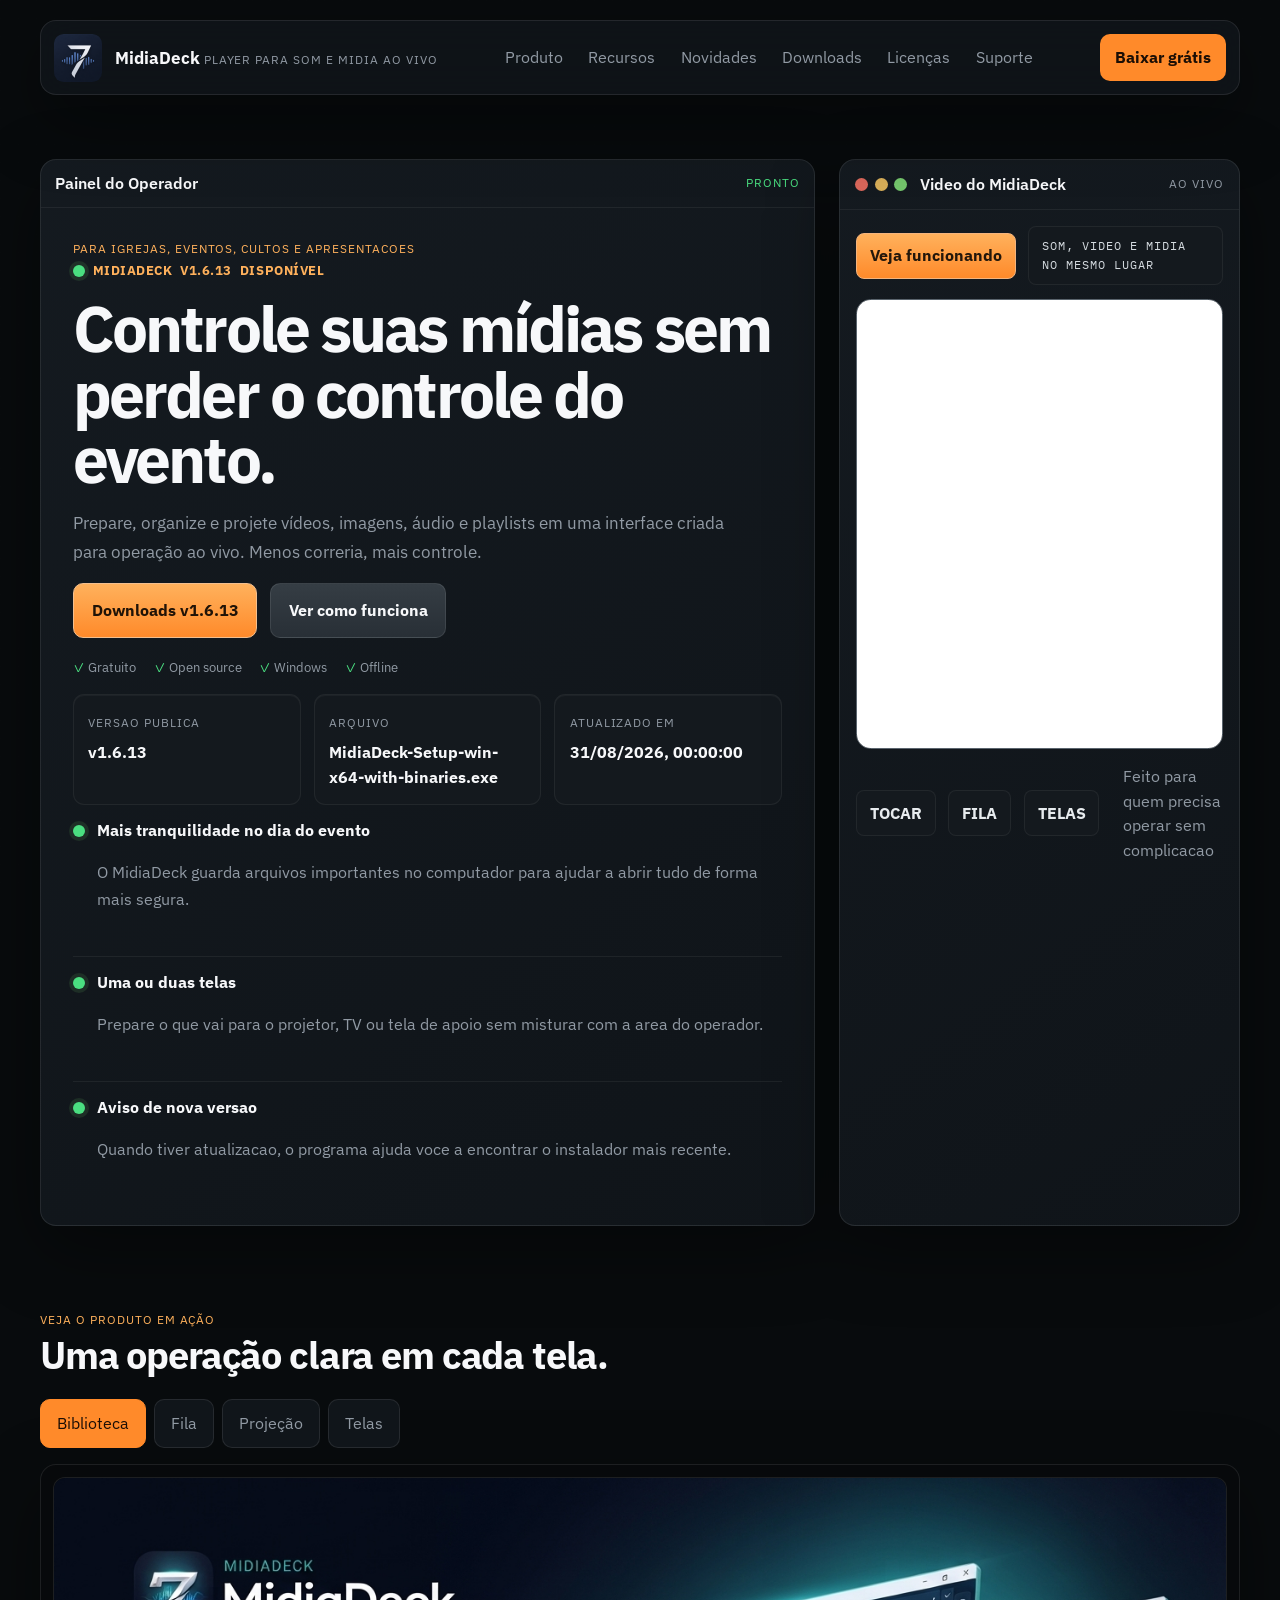
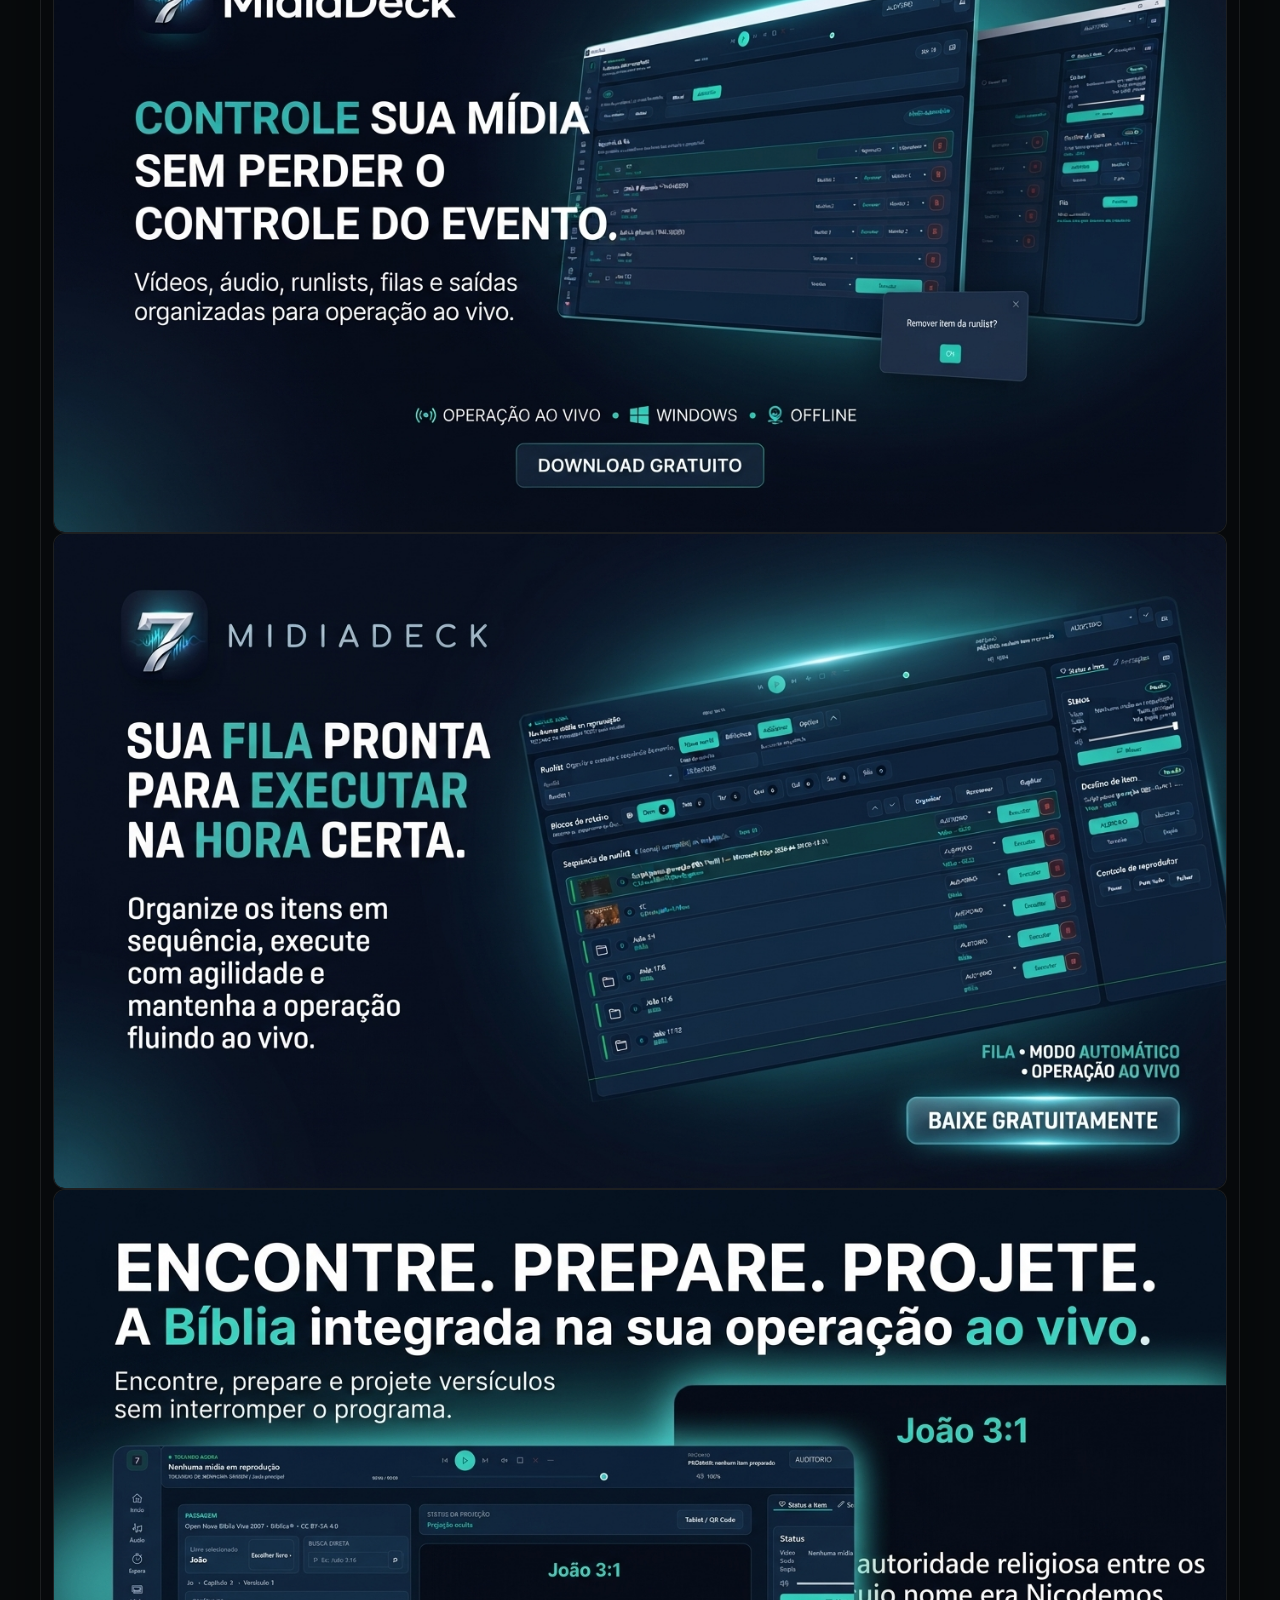
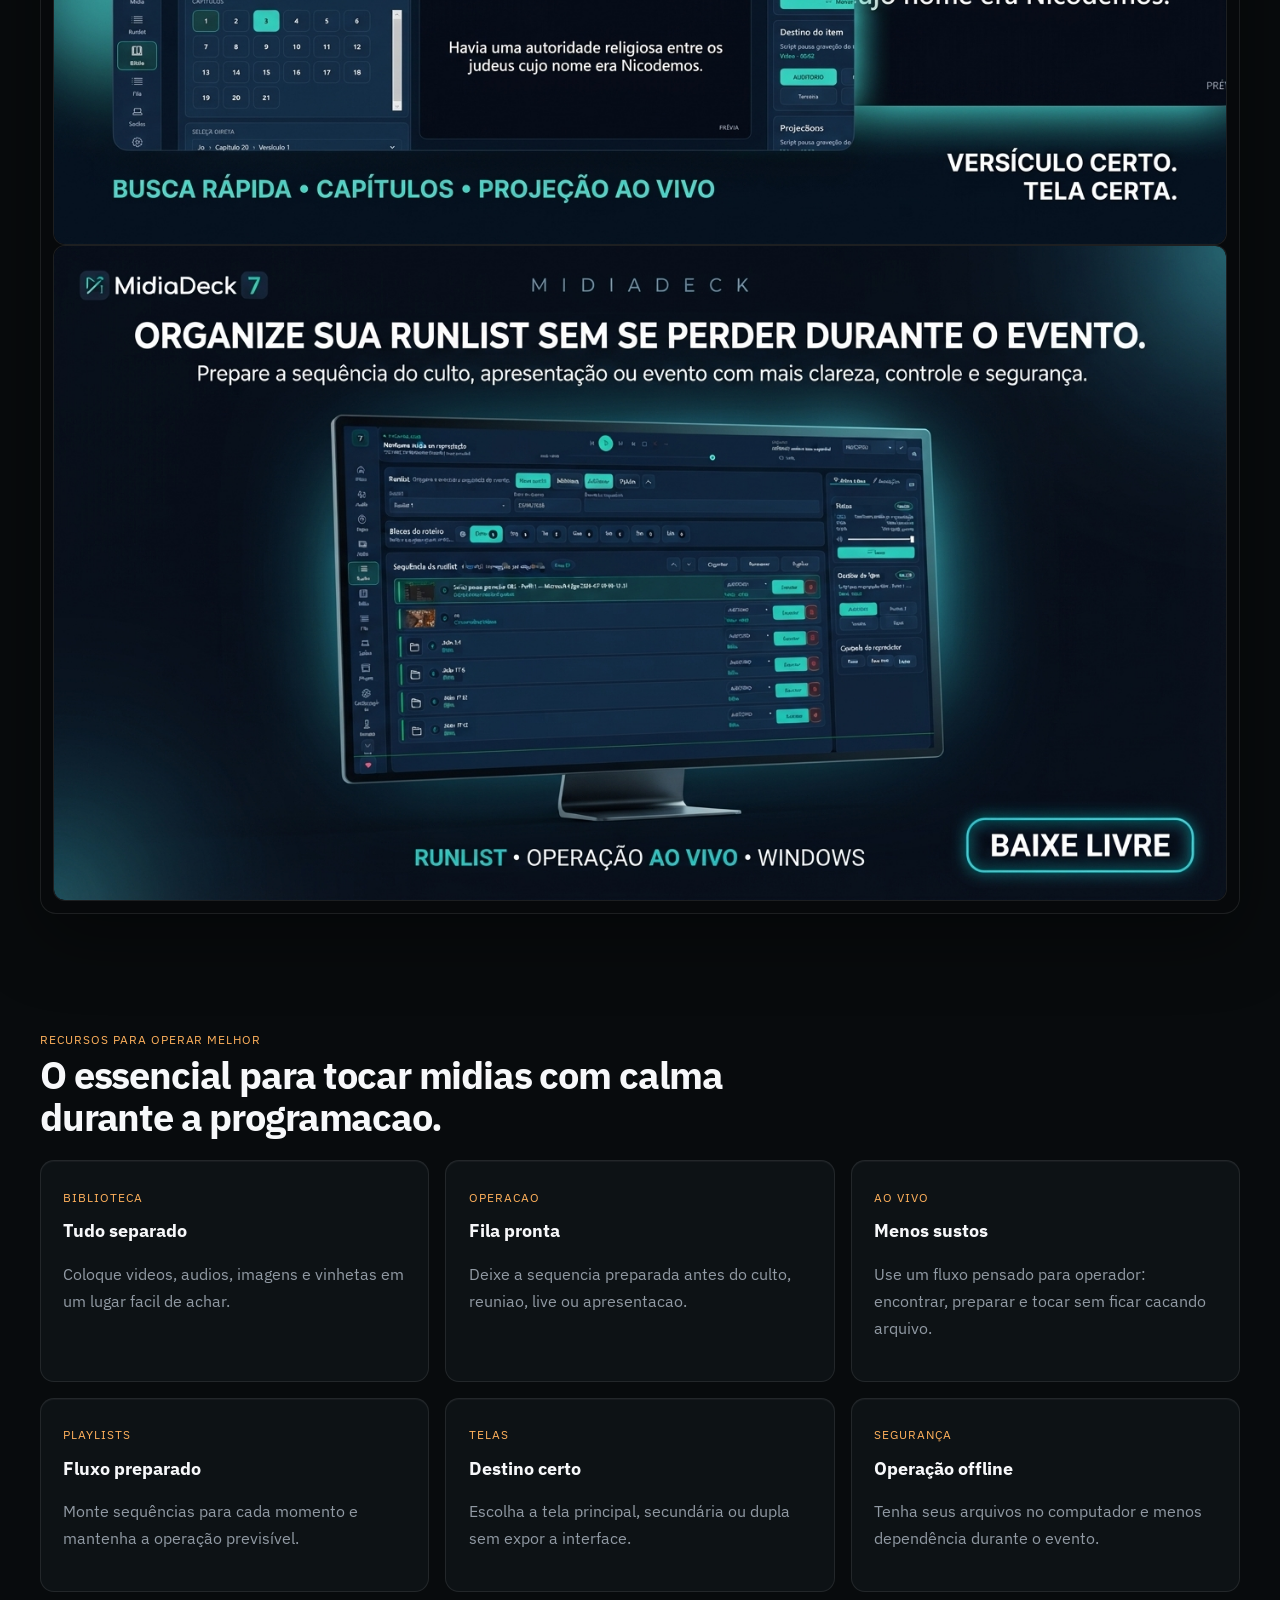
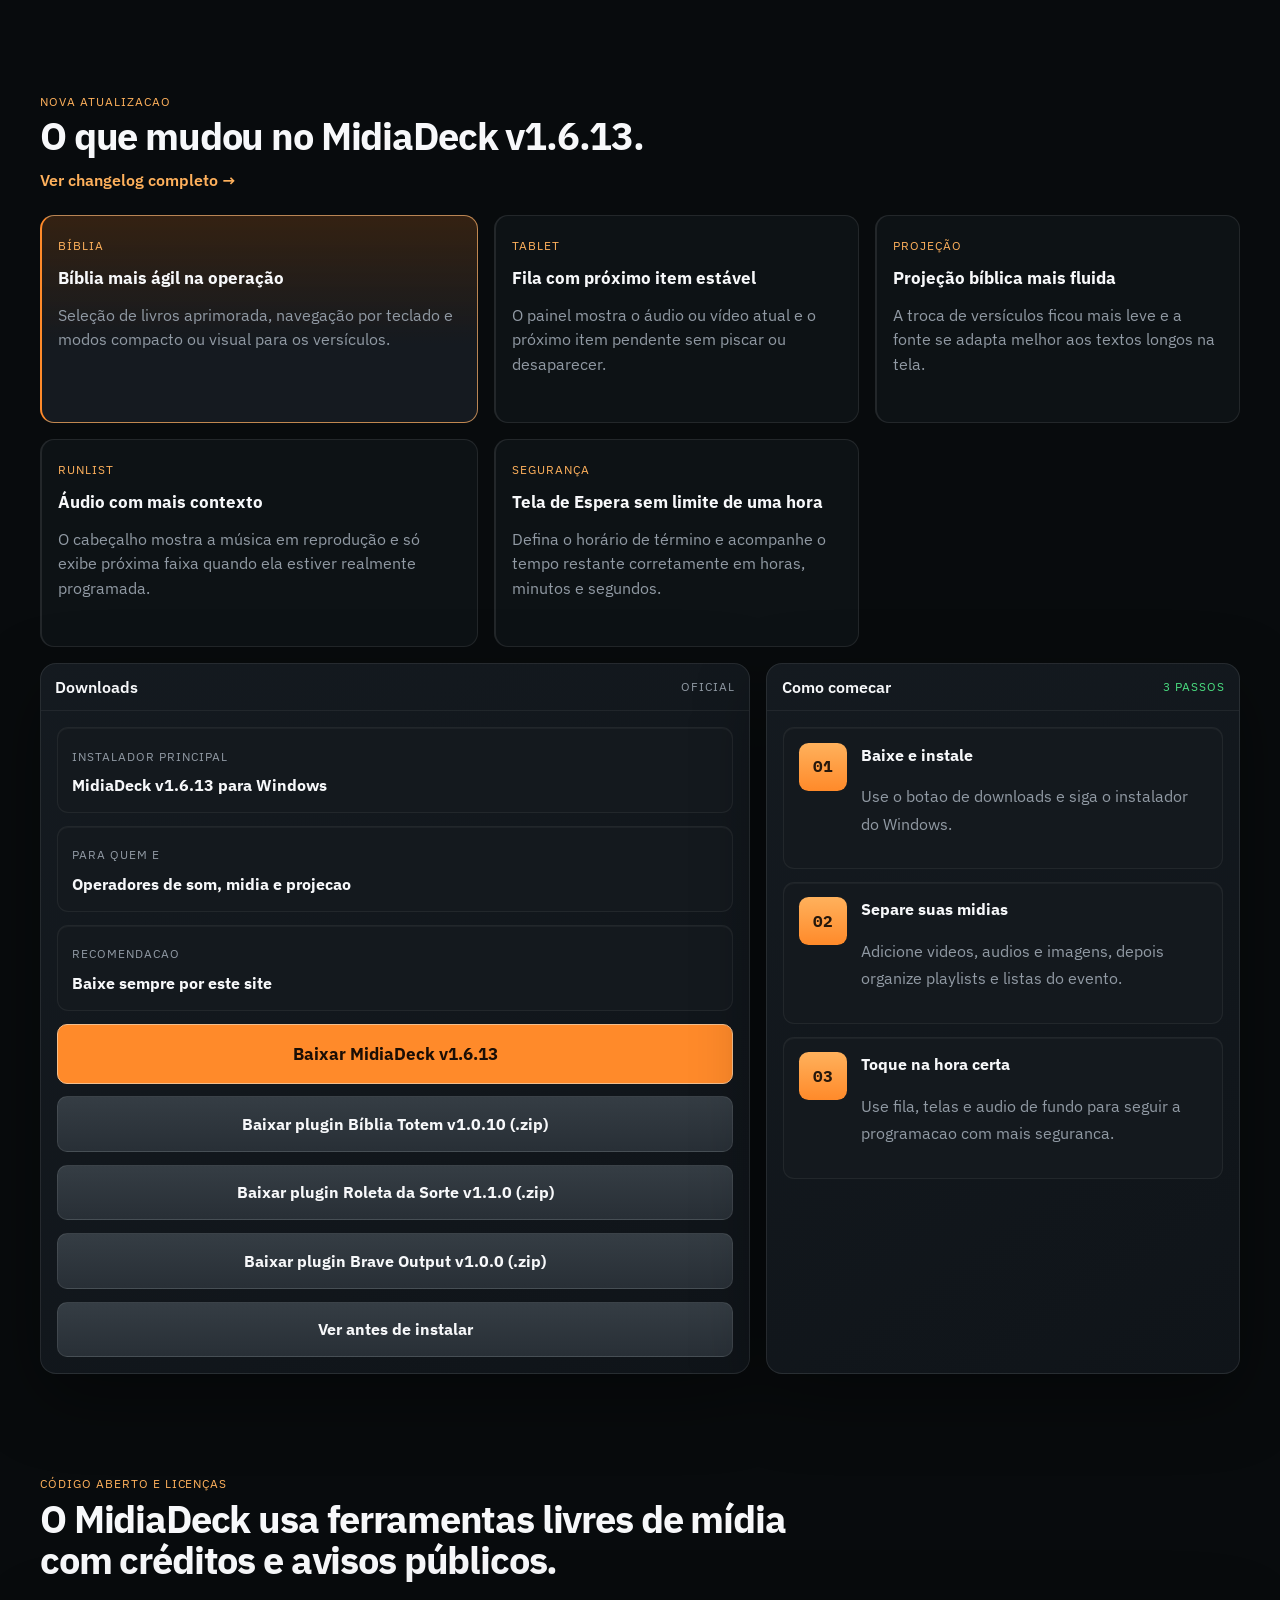
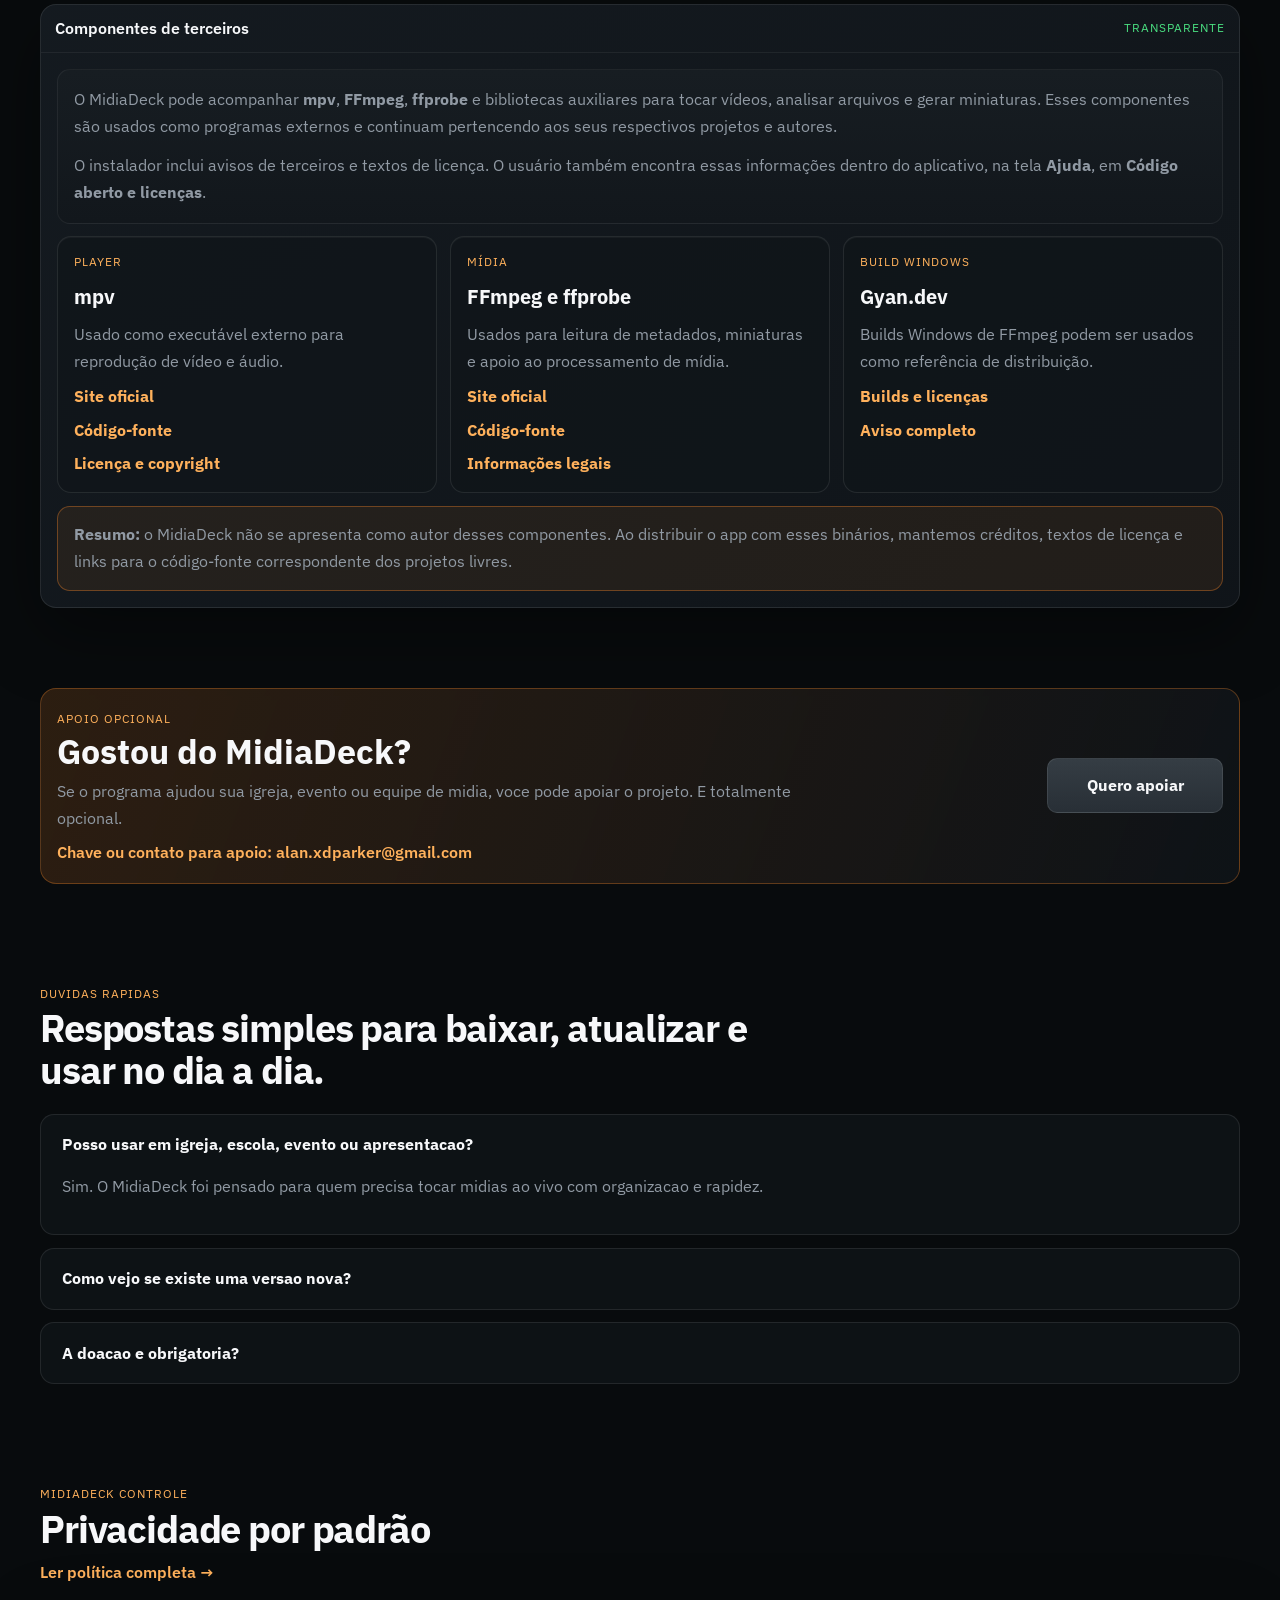
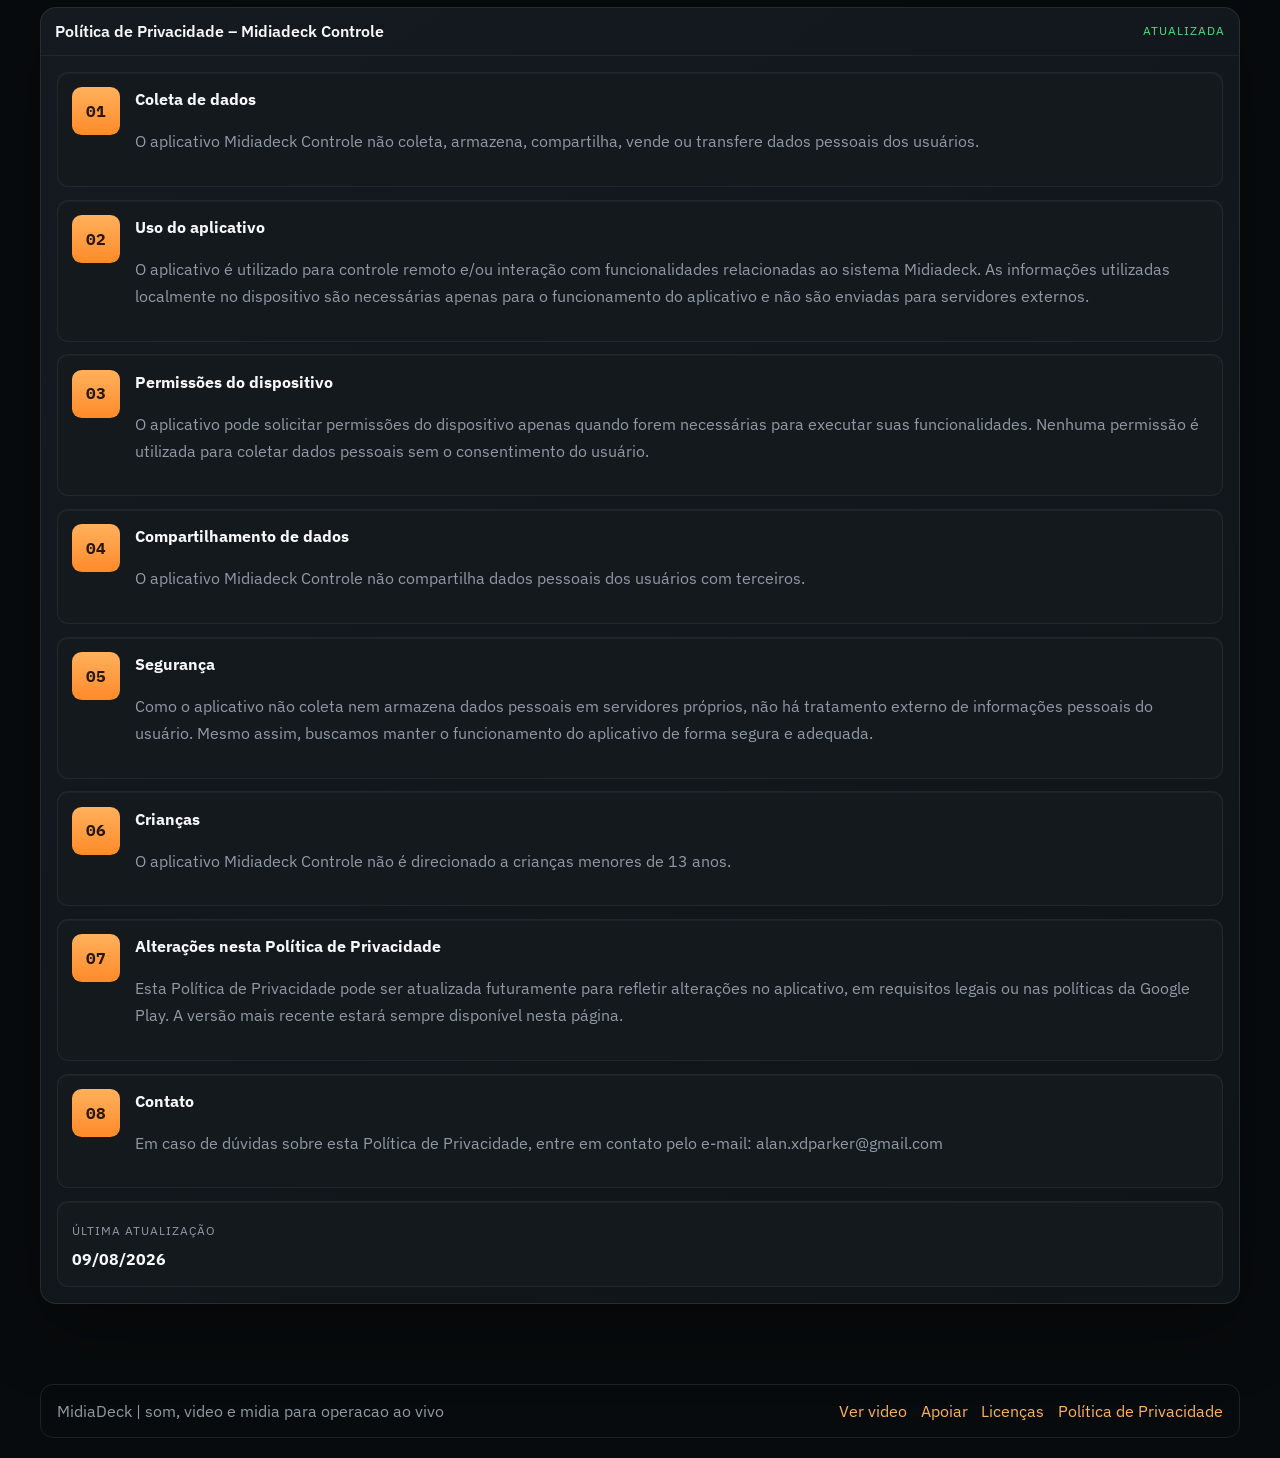
==== commit 42bb09e3: "Adiciona plugin Brave Output ao site" ====
--- a/index.html
+++ b/index.html
@@ -263,6 +263,9 @@
             <a class="secondary-action full" href="https://github.com/gdp65468-del/Md-public/releases/download/roleta-da-sorte-v1.1.0/Roleta-da-Sorte-1.1.0.zip" target="_blank" rel="noopener noreferrer">
               Baixar plugin Roleta da Sorte v1.1.0 (.zip)
             </a>
+            <a class="secondary-action full" href="./asset/plugins/BraveOutput-1.0.0.zip" download>
+              Baixar plugin Brave Output v1.0.0 (.zip)
+            </a>
             <a class="secondary-action full" href="https://www.youtube.com/watch?v=piDJW7KM8pM" target="_blank" rel="noopener noreferrer">
               Ver antes de instalar
             </a>
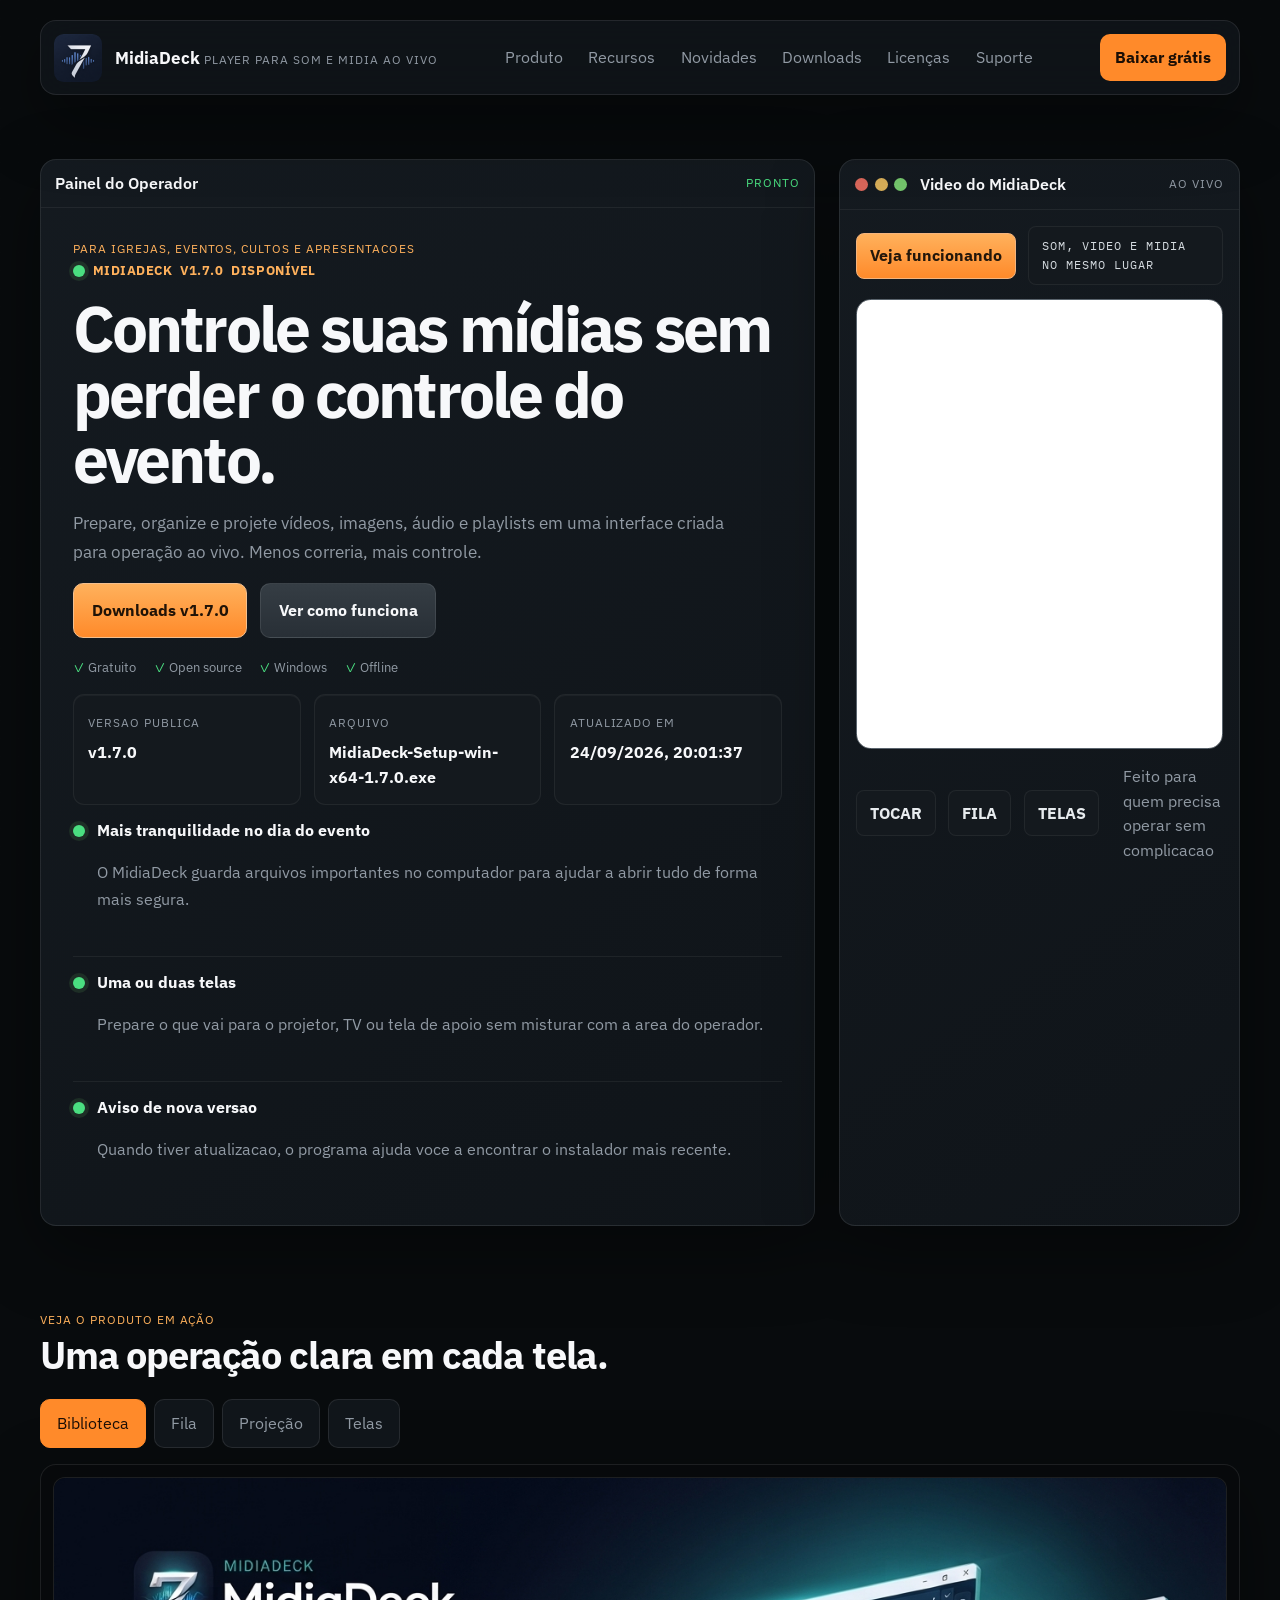
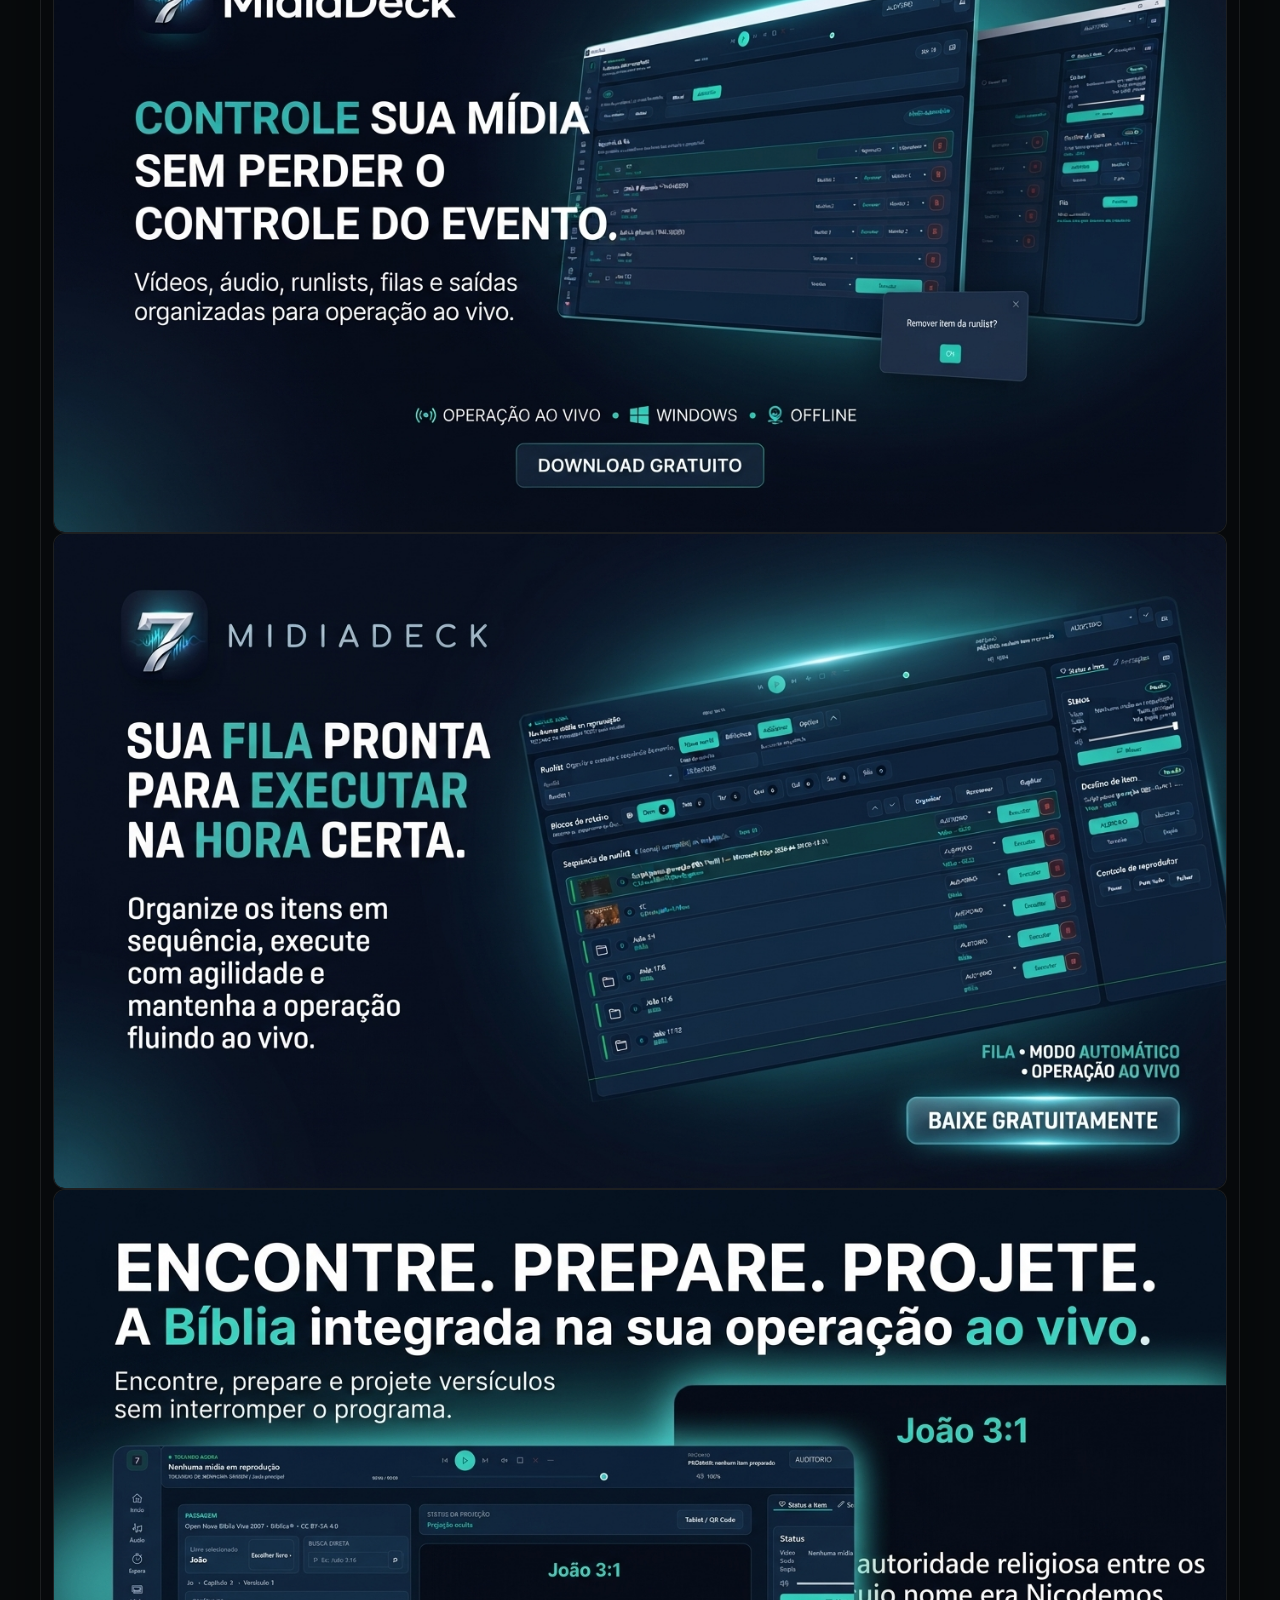
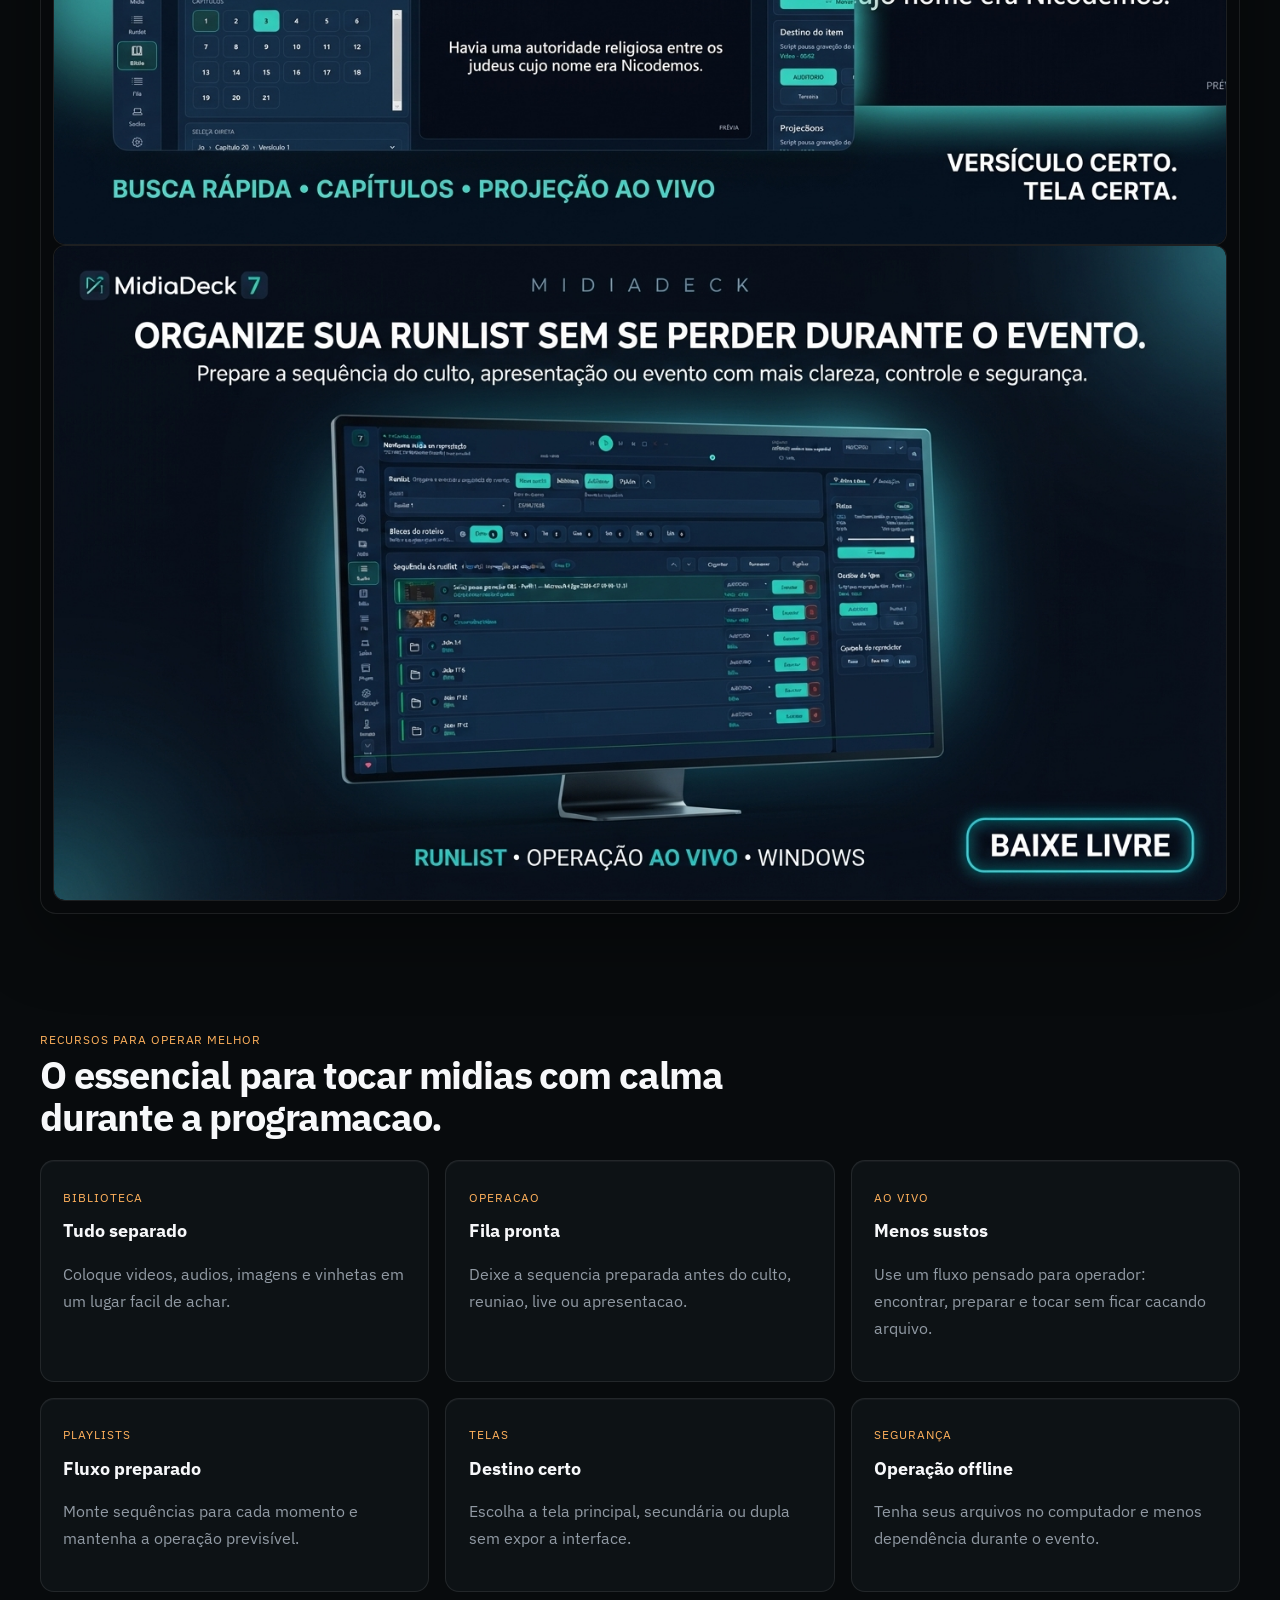
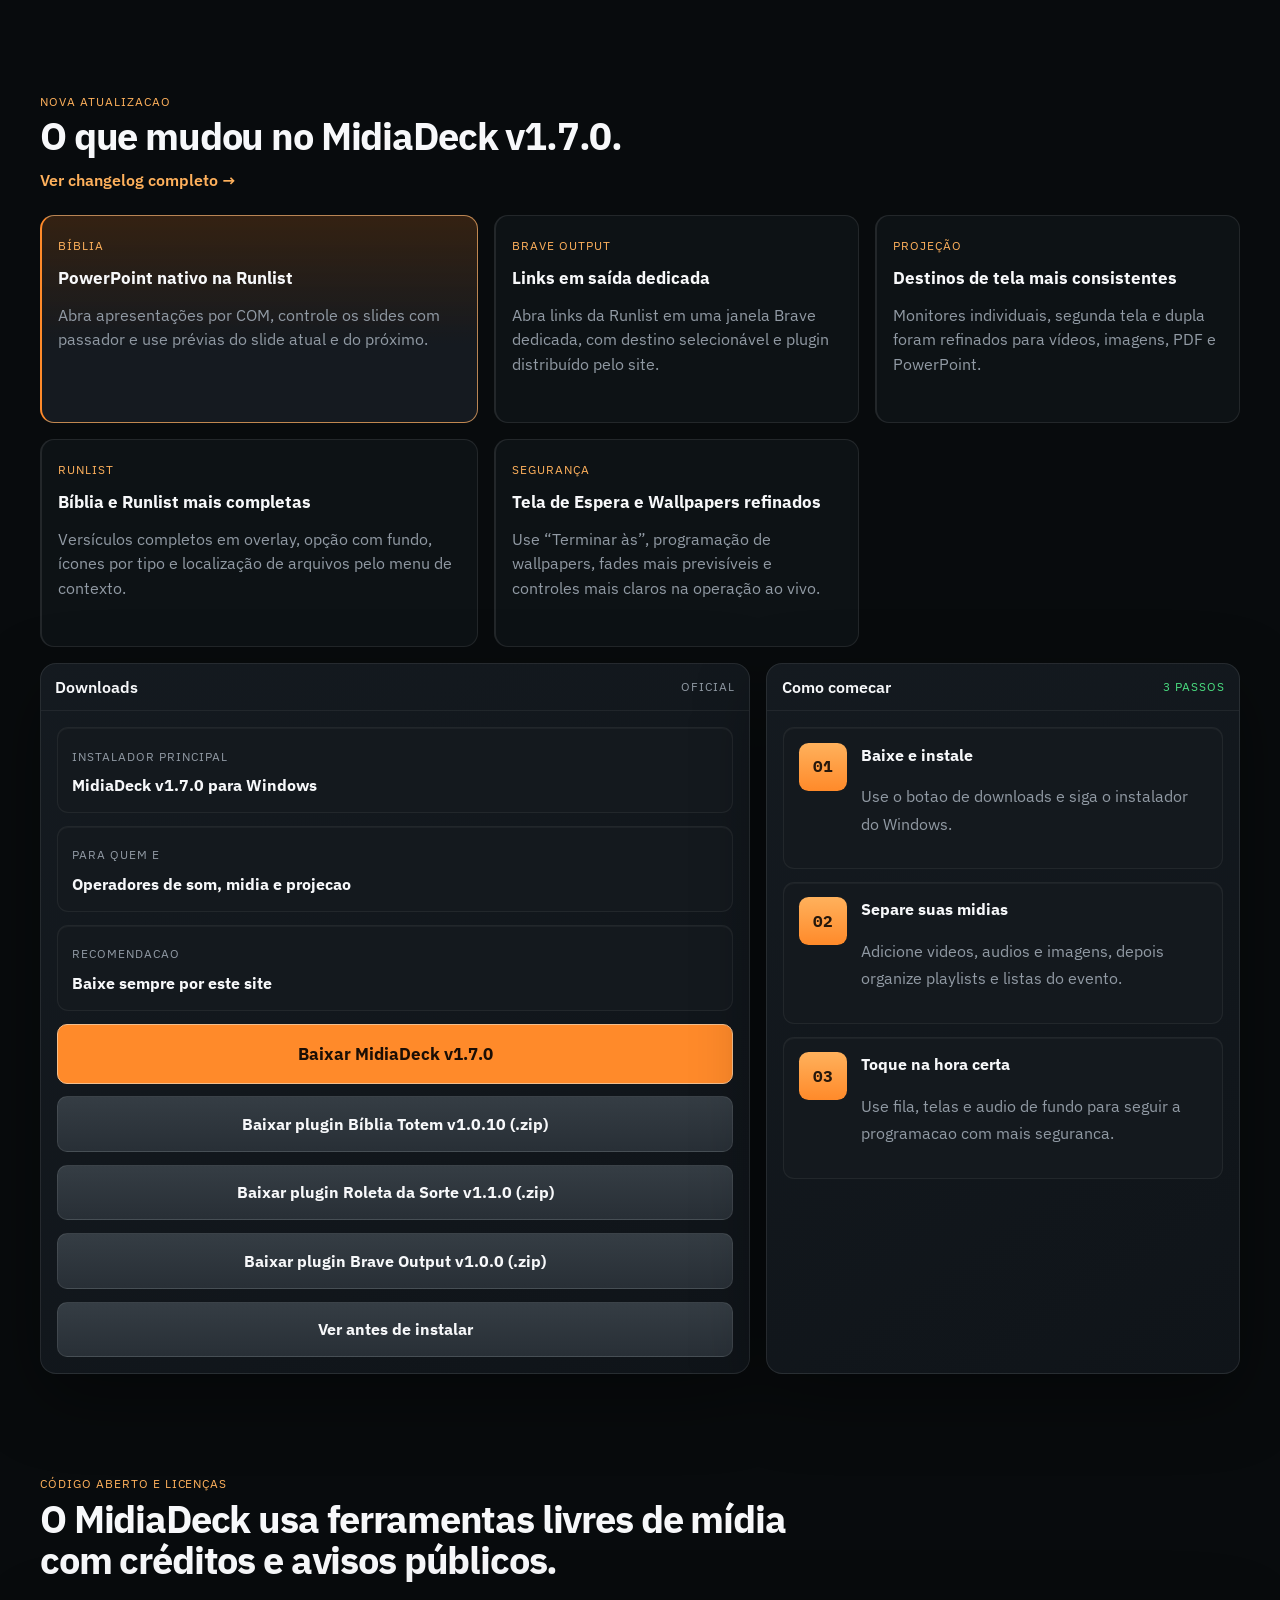
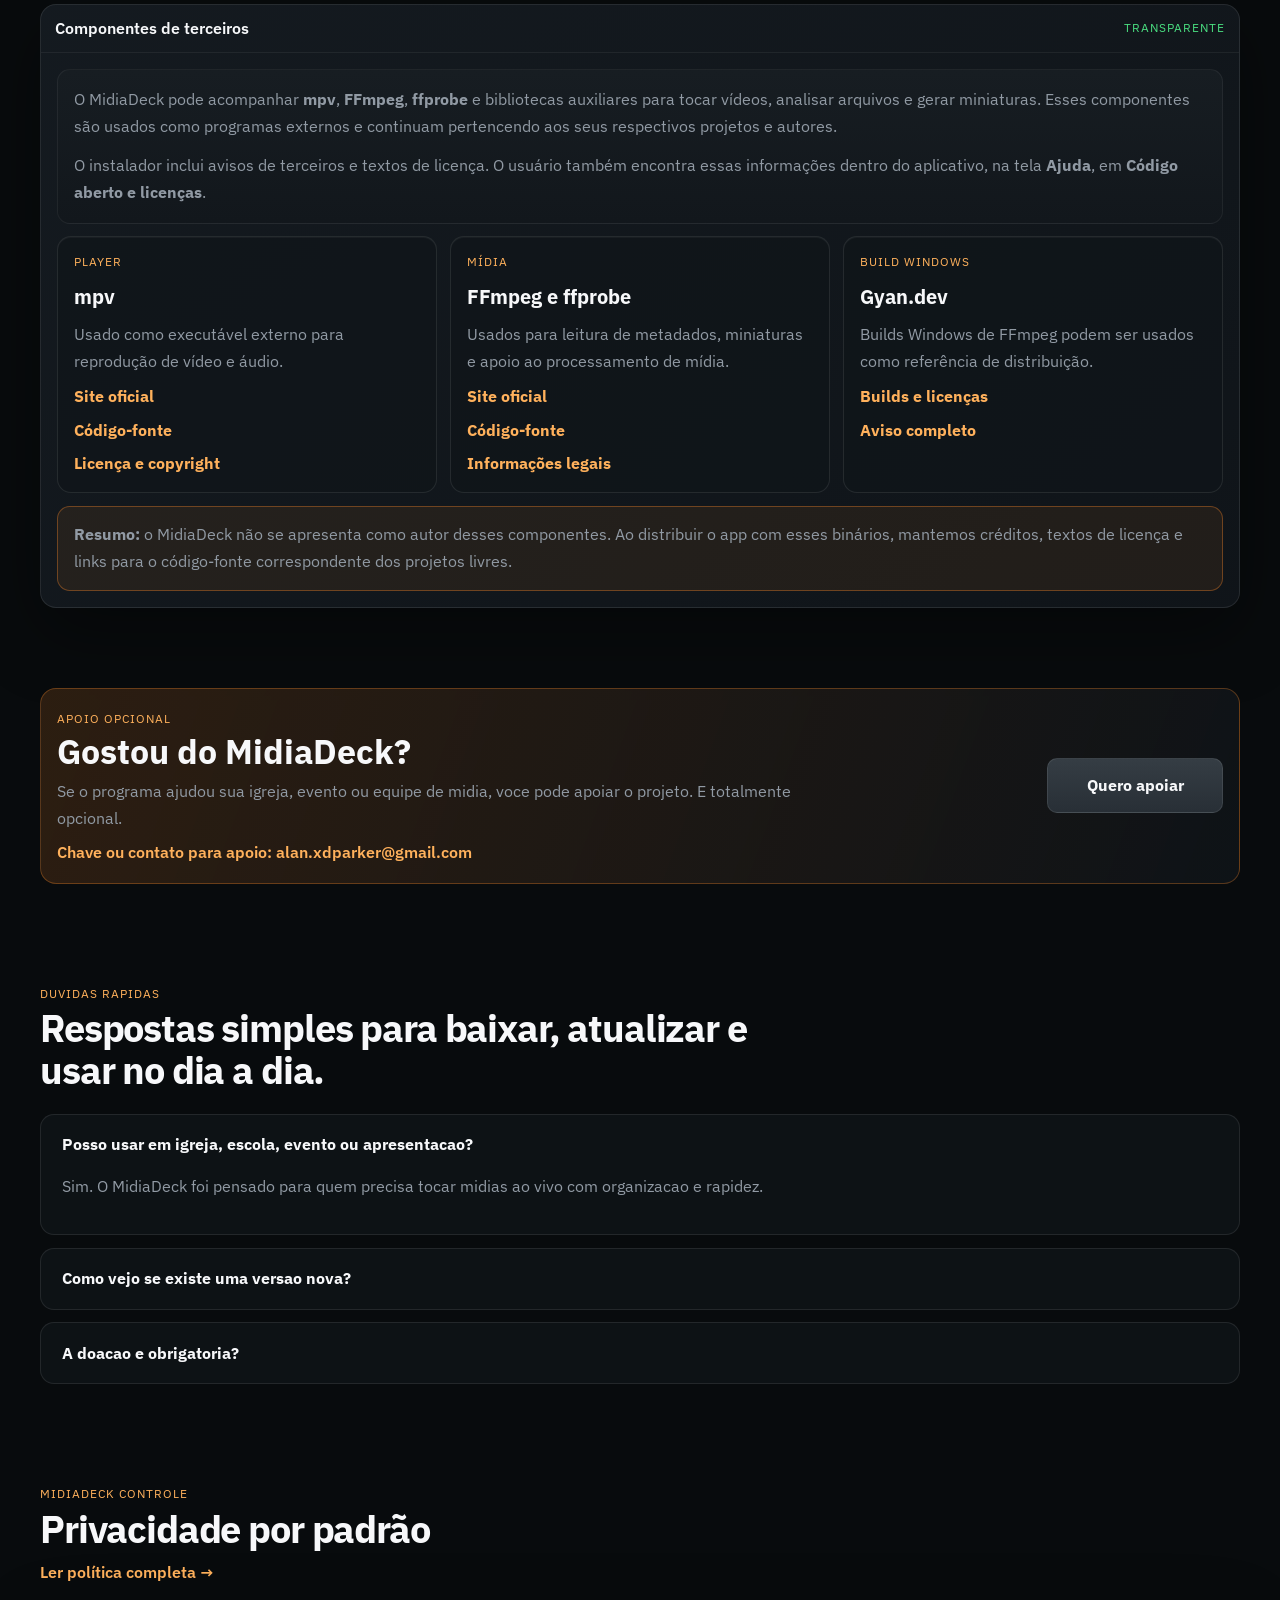
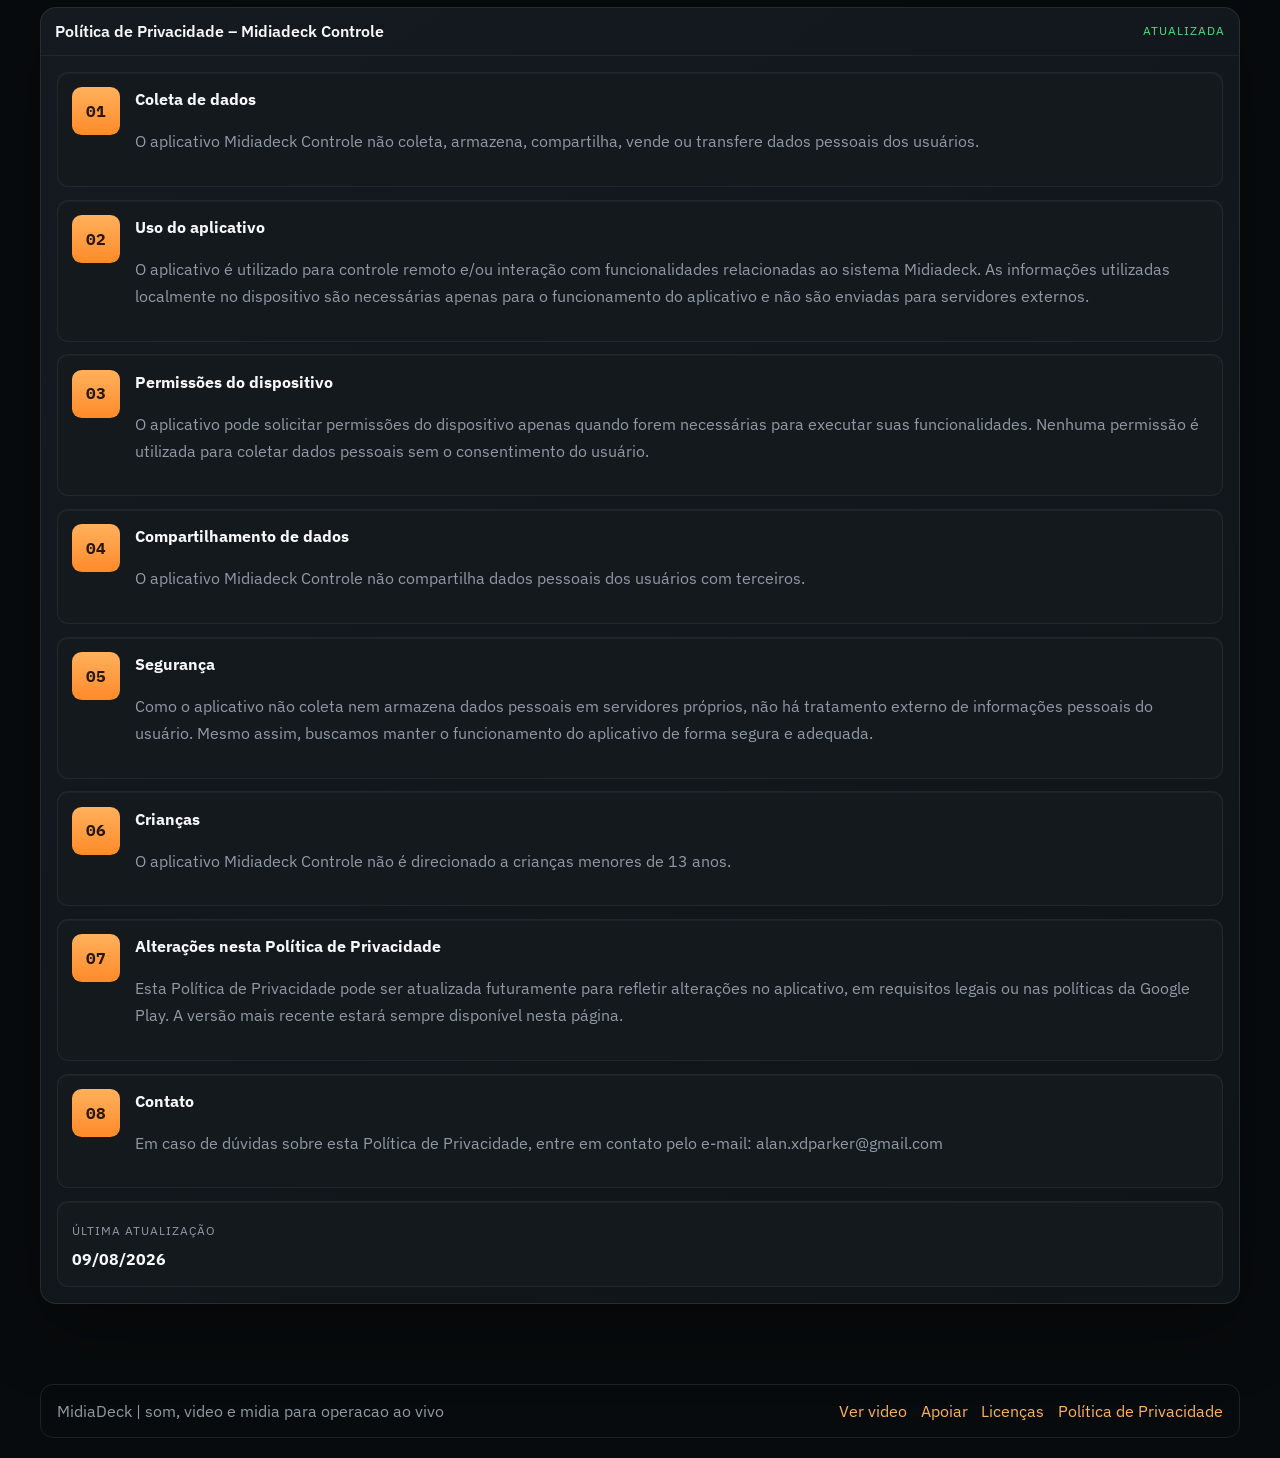
==== commit 18c339e2: "Atualiza notas públicas da versão 1.7.0" ====
--- a/index.html
+++ b/index.html
@@ -83,7 +83,7 @@
 
           <div class="control-stack">
             <div class="eyebrow">Para igrejas, eventos, cultos e apresentacoes</div>
-            <div class="hero-badge"><span class="signal"></span> MidiaDeck <span id="heroVersionLabel">1.6.13</span> disponível</div>
+            <div class="hero-badge"><span class="signal"></span> MidiaDeck <span id="heroVersionLabel">1.7.0</span> disponível</div>
             <h1>Controle suas mídias sem perder o controle do evento.</h1>
             <p class="lead">
               Prepare, organize e projete vídeos, imagens, áudio e playlists em uma interface criada
@@ -200,35 +200,35 @@
       <section class="console-section" id="novidades">
         <div class="section-head">
           <span class="eyebrow">Nova atualizacao</span>
-          <h2>O que mudou no MidiaDeck v1.6.13.</h2>
+          <h2>O que mudou no MidiaDeck v1.7.0.</h2>
           <a class="section-link" href="./changelog.html">Ver changelog completo →</a>
         </div>
 
         <div class="release-console">
           <article class="release-panel highlight">
             <span class="panel-kicker">BÍBLIA</span>
-            <h3>Bíblia mais ágil na operação</h3>
-            <p>Seleção de livros aprimorada, navegação por teclado e modos compacto ou visual para os versículos.</p>
+            <h3>PowerPoint nativo na Runlist</h3>
+            <p>Abra apresentações por COM, controle os slides com passador e use prévias do slide atual e do próximo.</p>
           </article>
           <article class="release-panel">
-            <span class="panel-kicker">TABLET</span>
-            <h3>Fila com próximo item estável</h3>
-            <p>O painel mostra o áudio ou vídeo atual e o próximo item pendente sem piscar ou desaparecer.</p>
+            <span class="panel-kicker">BRAVE OUTPUT</span>
+            <h3>Links em saída dedicada</h3>
+            <p>Abra links da Runlist em uma janela Brave dedicada, com destino selecionável e plugin distribuído pelo site.</p>
           </article>
           <article class="release-panel">
             <span class="panel-kicker">PROJEÇÃO</span>
-            <h3>Projeção bíblica mais fluida</h3>
-            <p>A troca de versículos ficou mais leve e a fonte se adapta melhor aos textos longos na tela.</p>
+            <h3>Destinos de tela mais consistentes</h3>
+            <p>Monitores individuais, segunda tela e dupla foram refinados para vídeos, imagens, PDF e PowerPoint.</p>
           </article>
           <article class="release-panel">
             <span class="panel-kicker">RUNLIST</span>
-            <h3>Áudio com mais contexto</h3>
-            <p>O cabeçalho mostra a música em reprodução e só exibe próxima faixa quando ela estiver realmente programada.</p>
+            <h3>Bíblia e Runlist mais completas</h3>
+            <p>Versículos completos em overlay, opção com fundo, ícones por tipo e localização de arquivos pelo menu de contexto.</p>
           </article>
           <article class="release-panel">
             <span class="panel-kicker">SEGURANÇA</span>
-            <h3>Tela de Espera sem limite de uma hora</h3>
-            <p>Defina o horário de término e acompanhe o tempo restante corretamente em horas, minutos e segundos.</p>
+            <h3>Tela de Espera e Wallpapers refinados</h3>
+            <p>Use “Terminar às”, programação de wallpapers, fades mais previsíveis e controles mais claros na operação ao vivo.</p>
           </article>
         </div>
       </section>
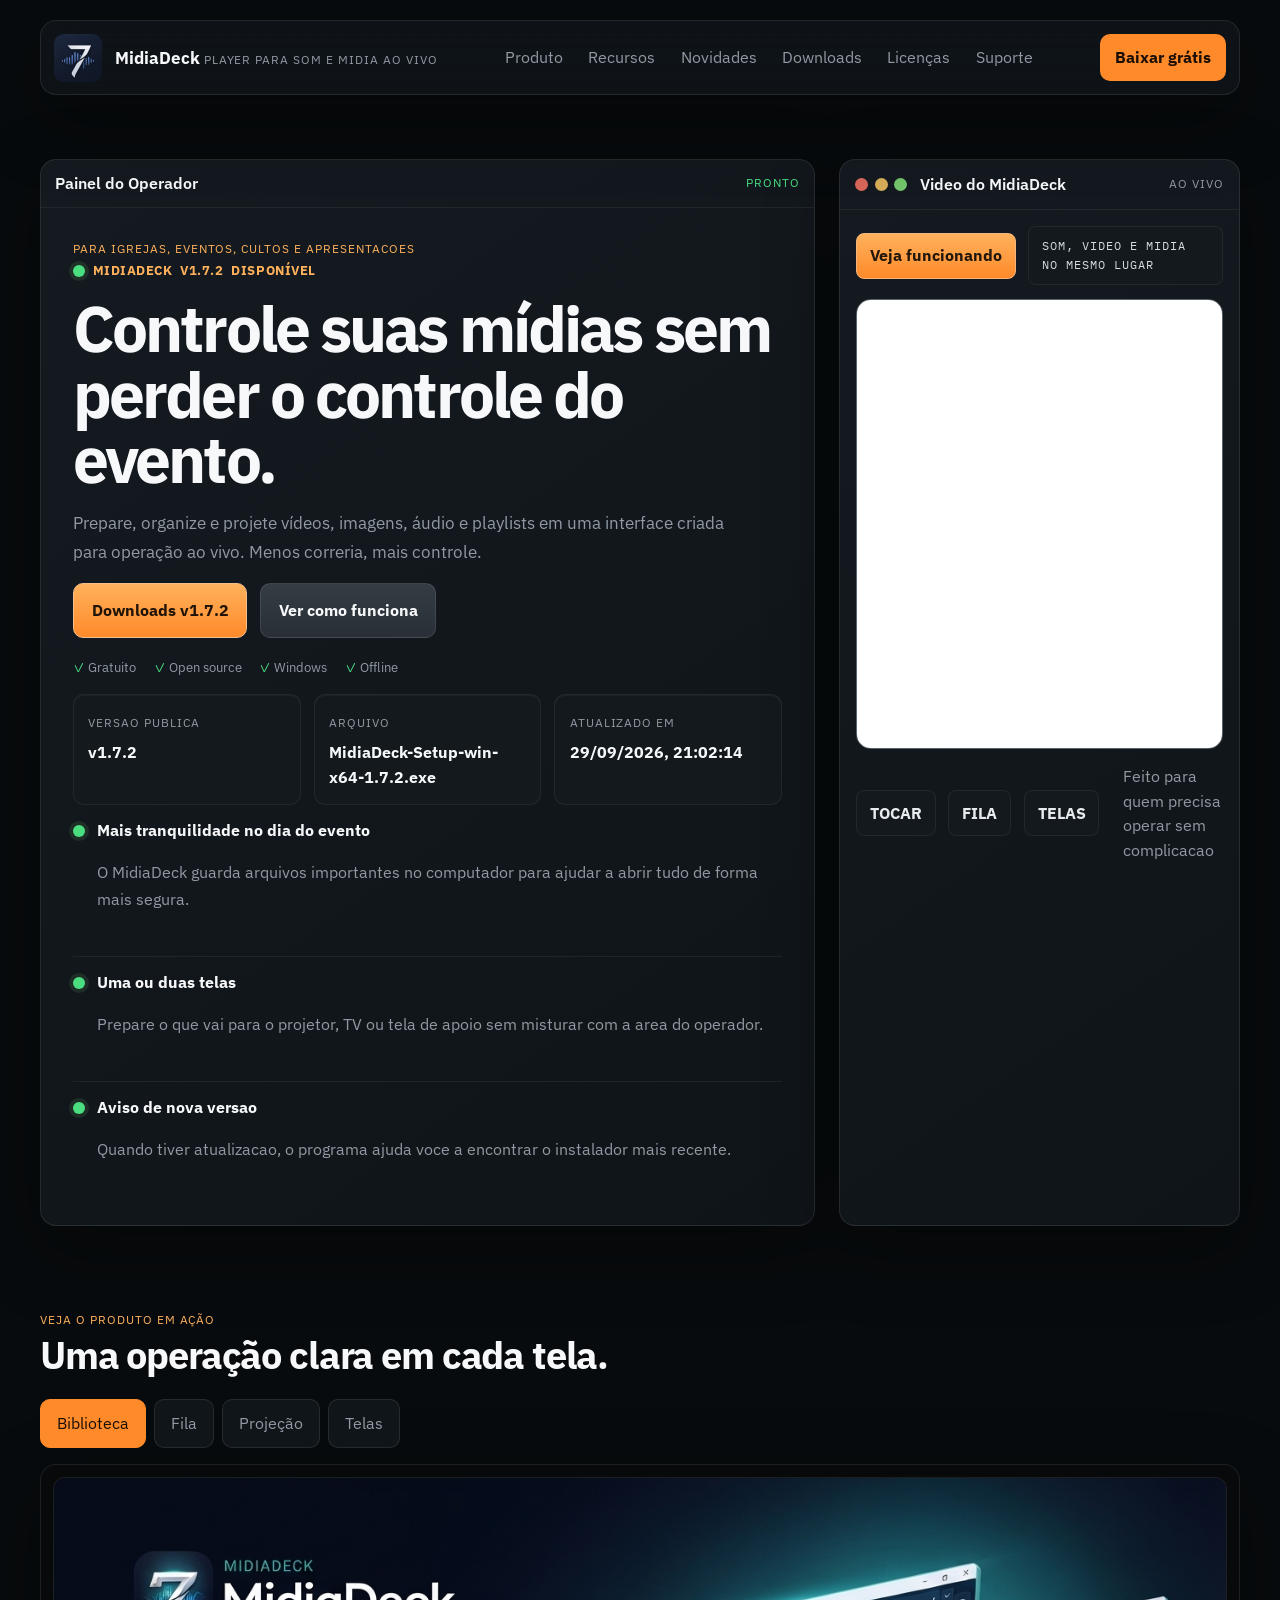
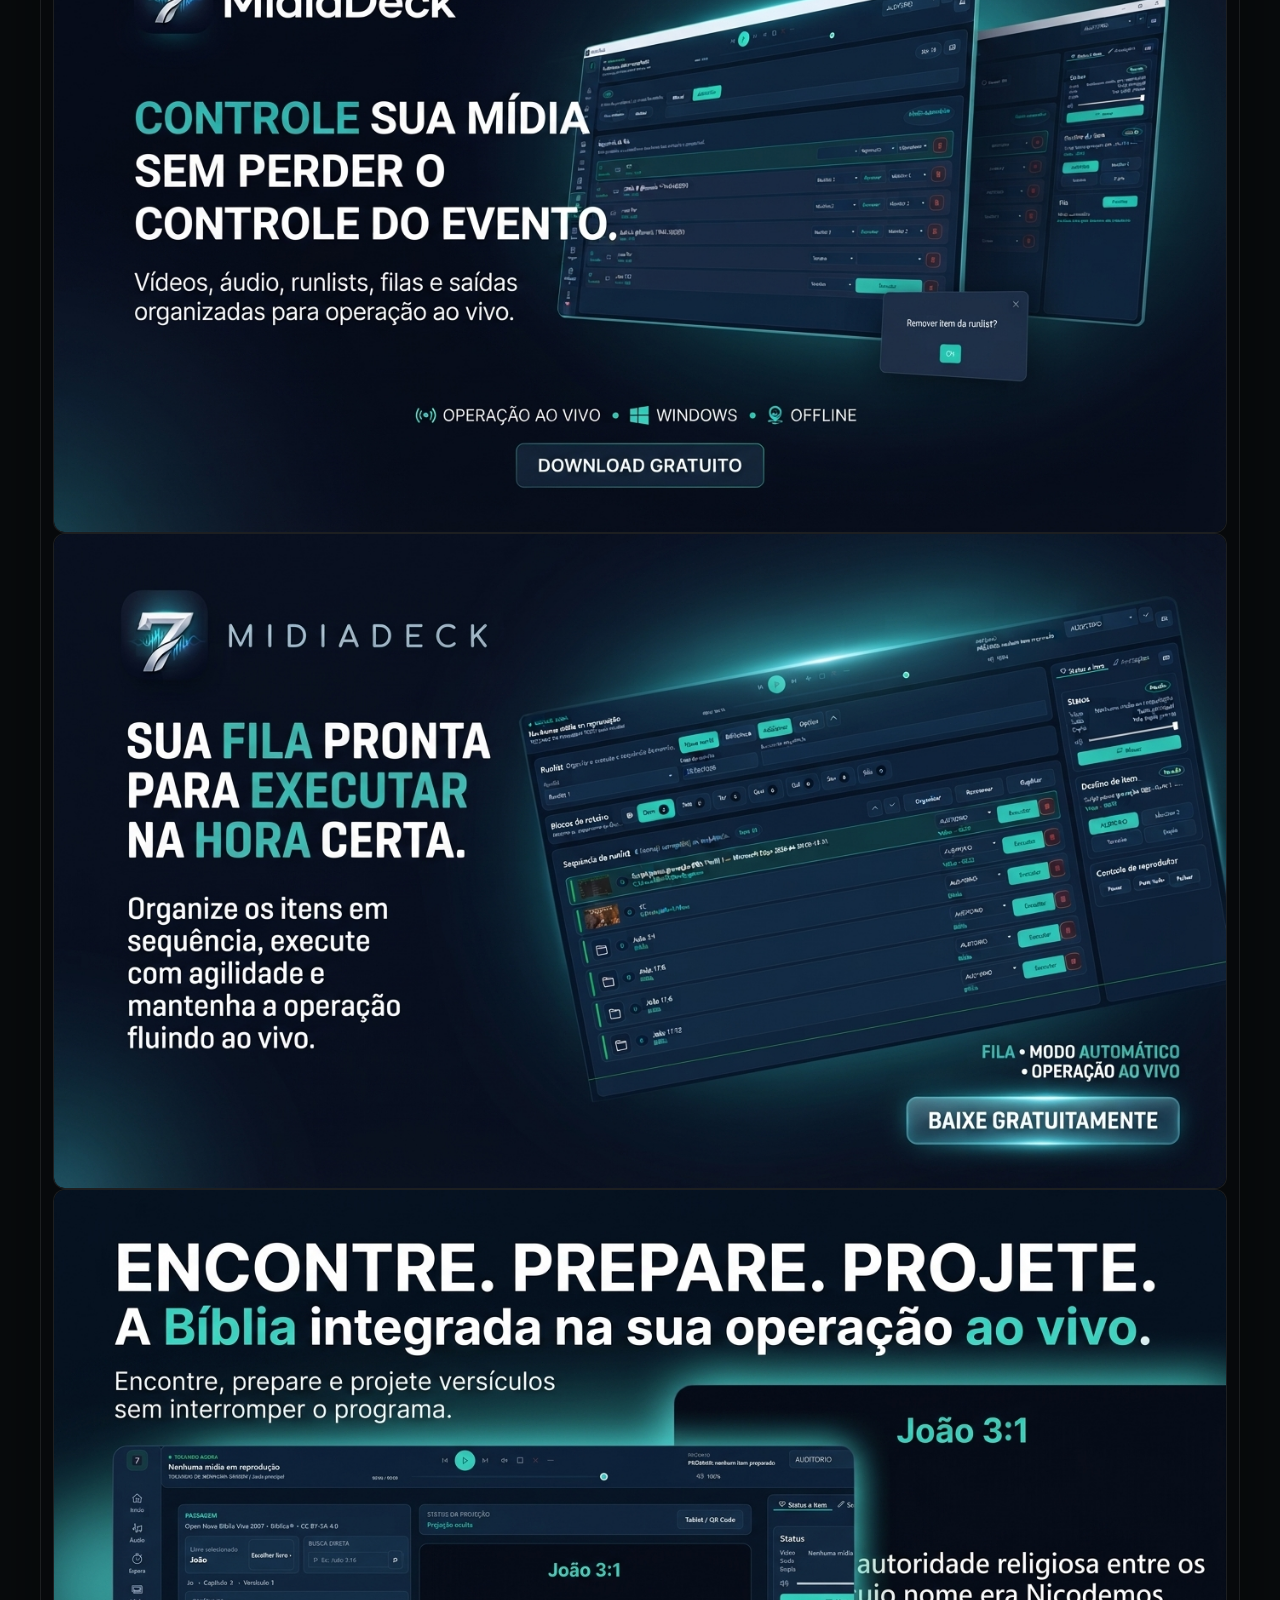
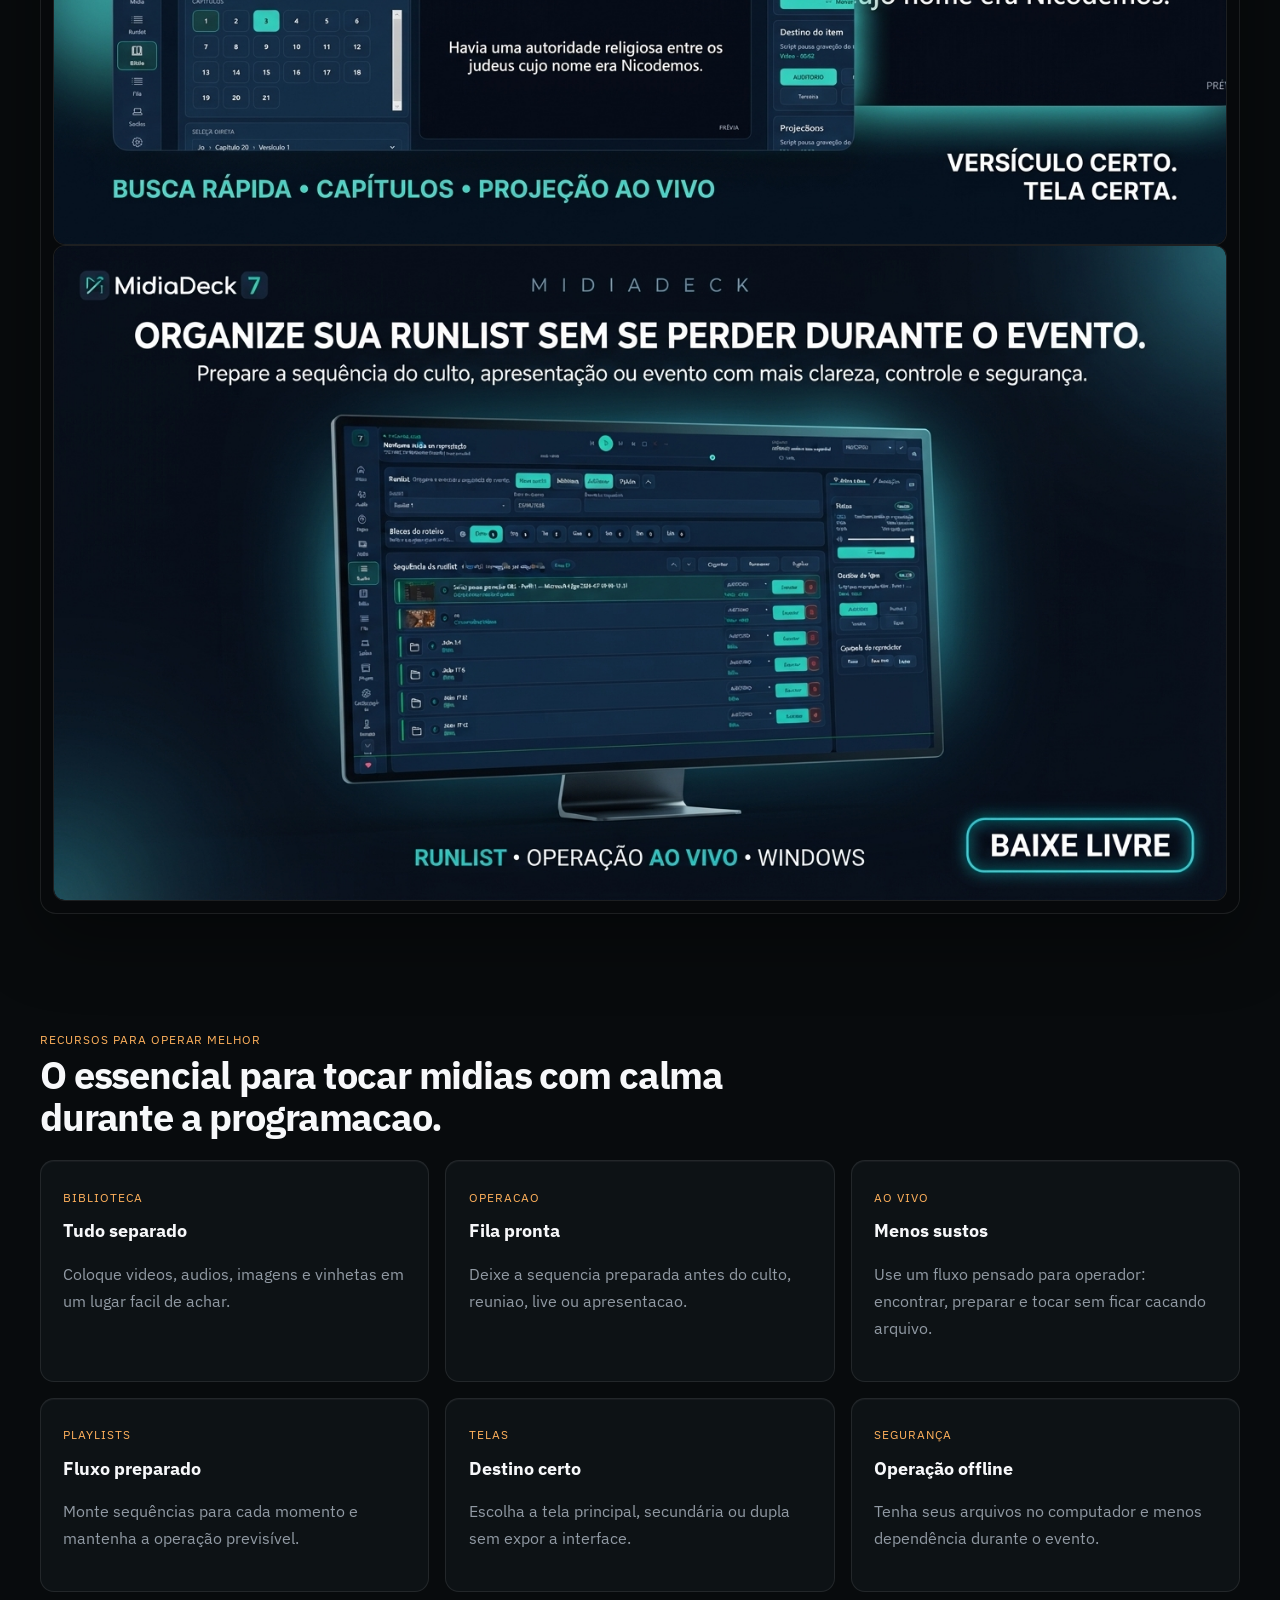
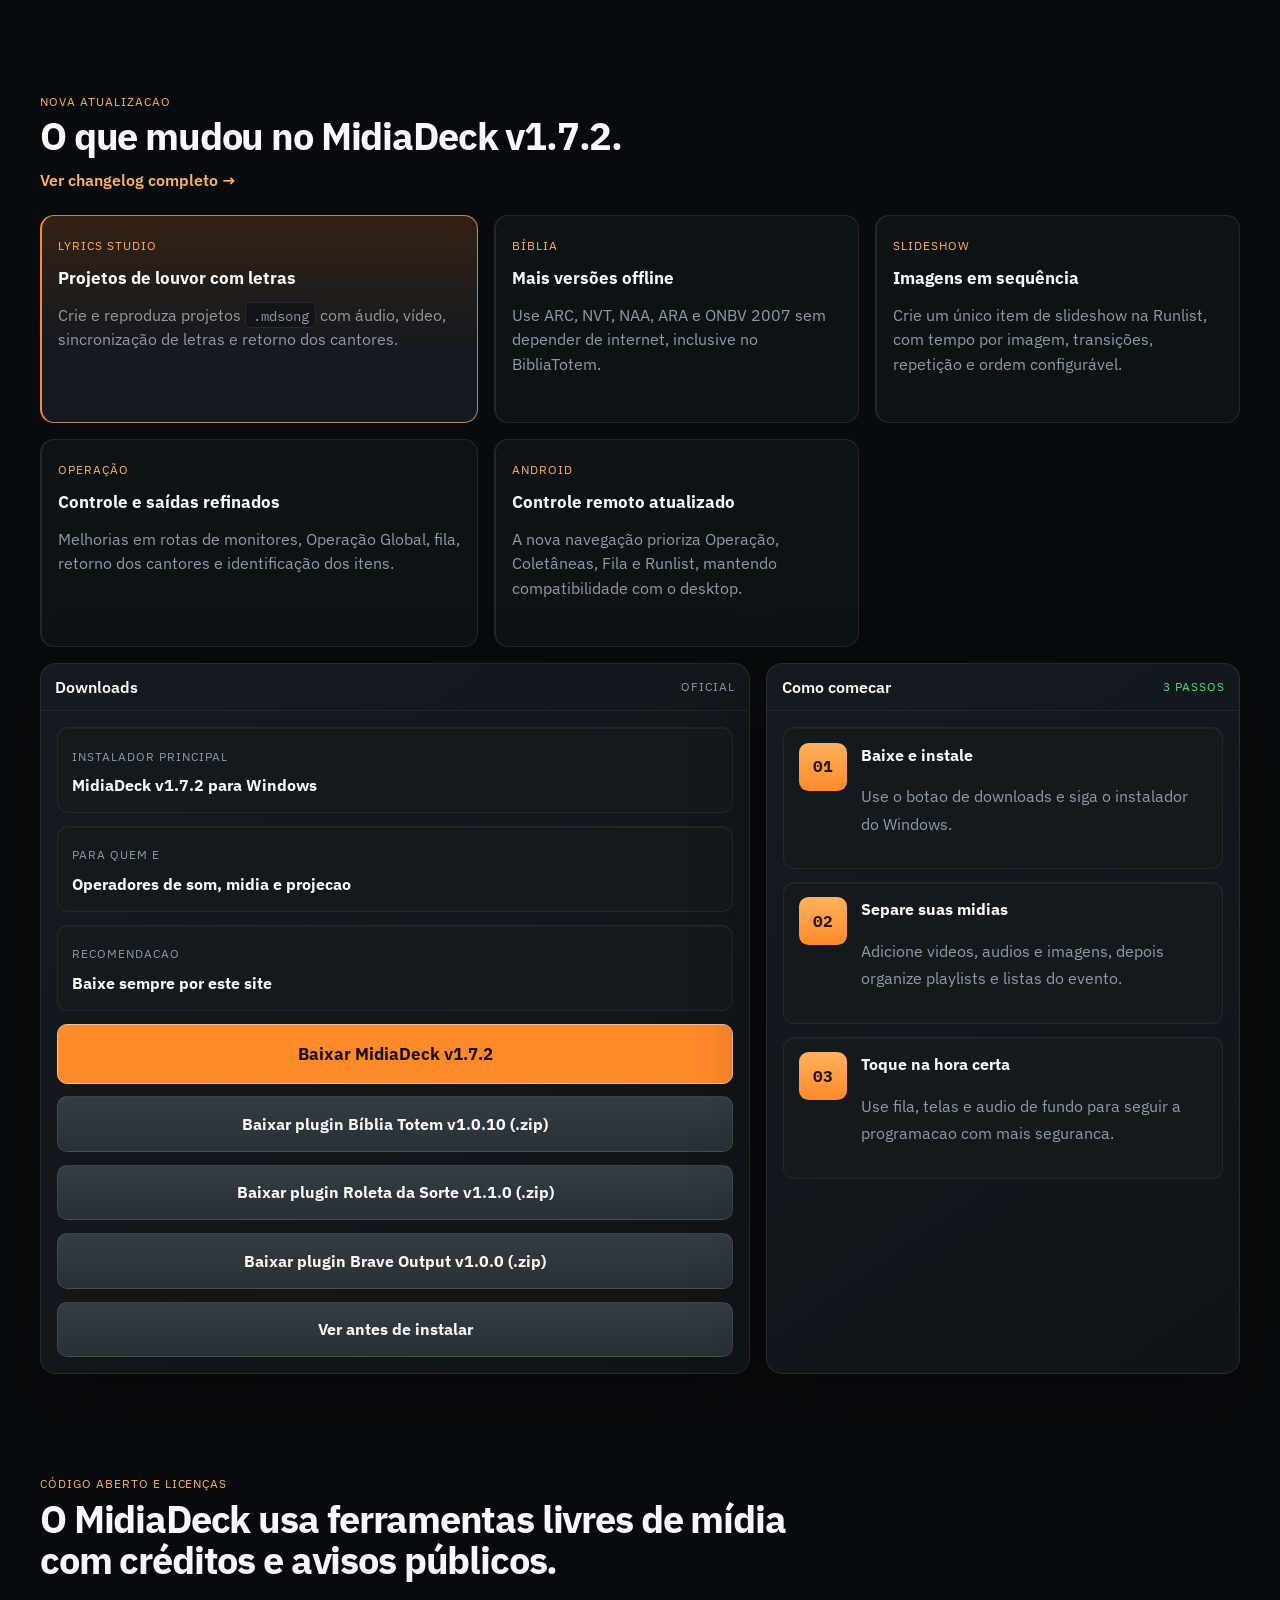
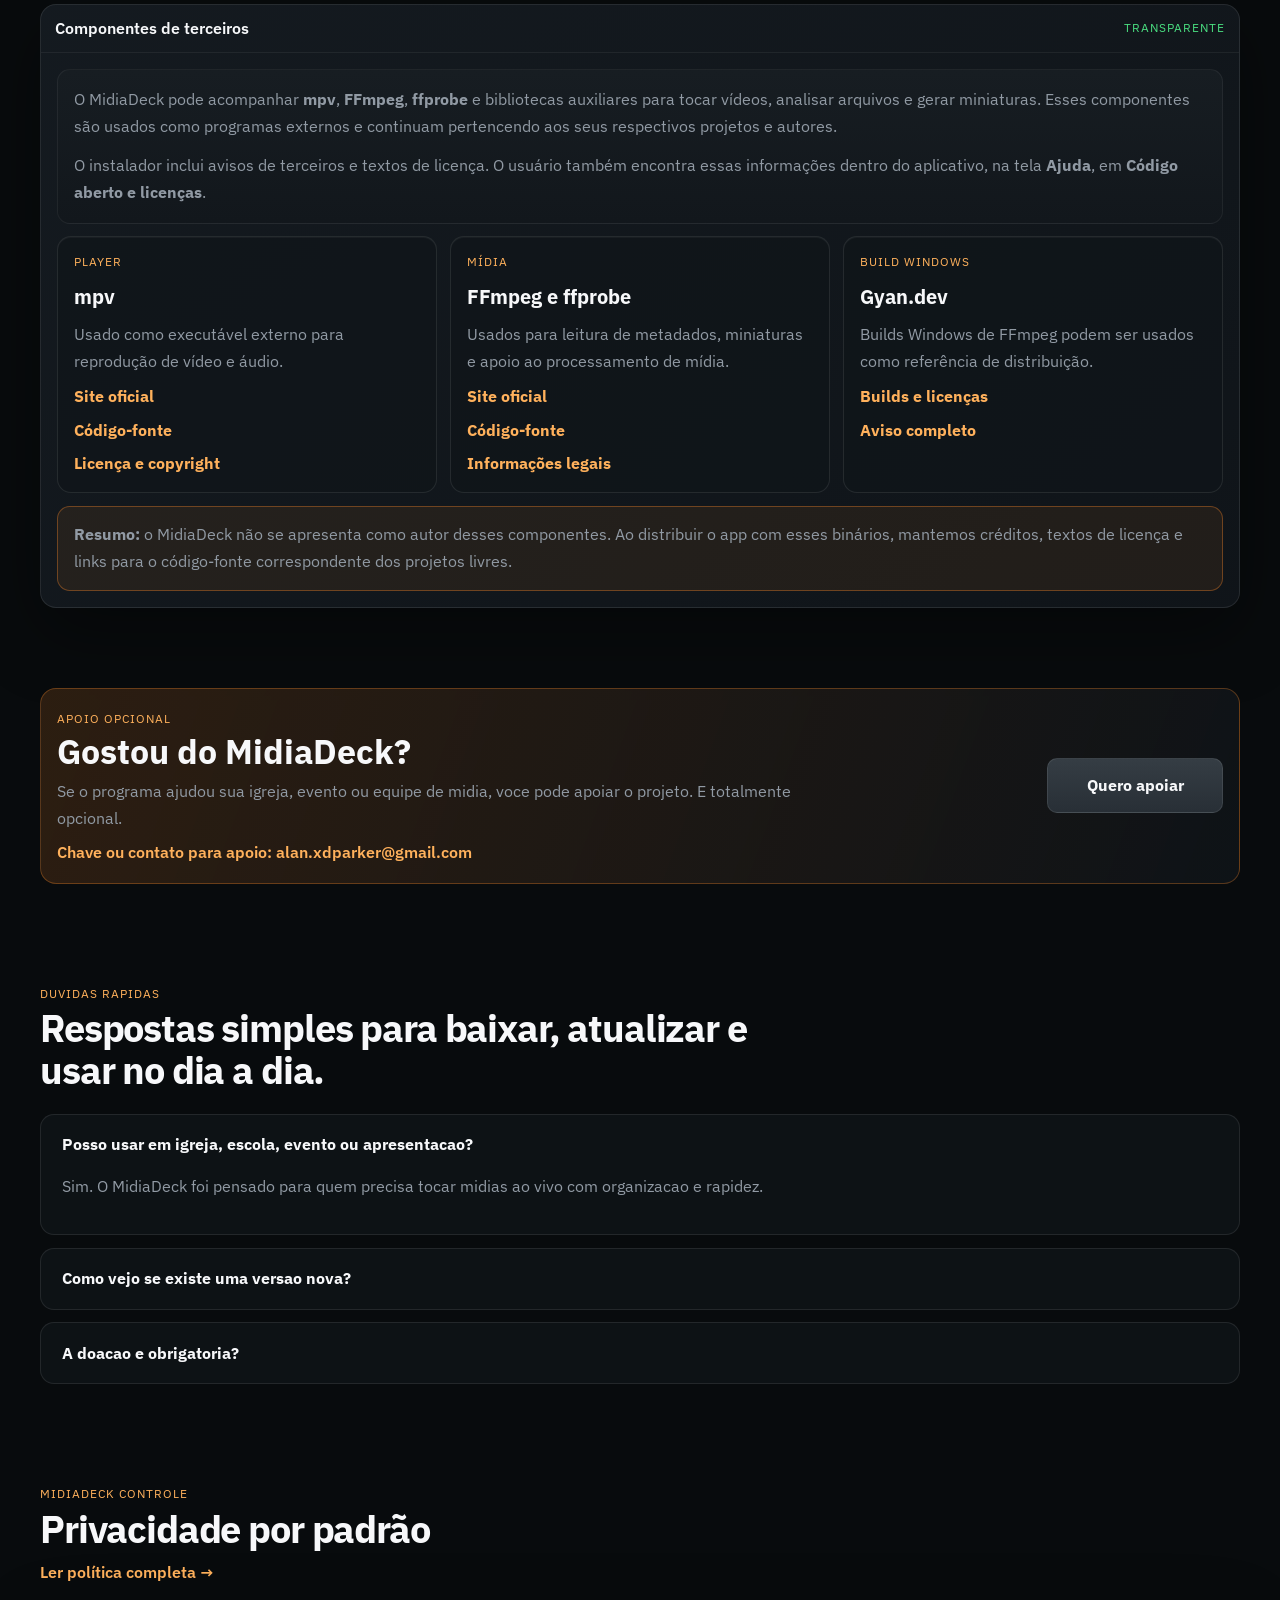
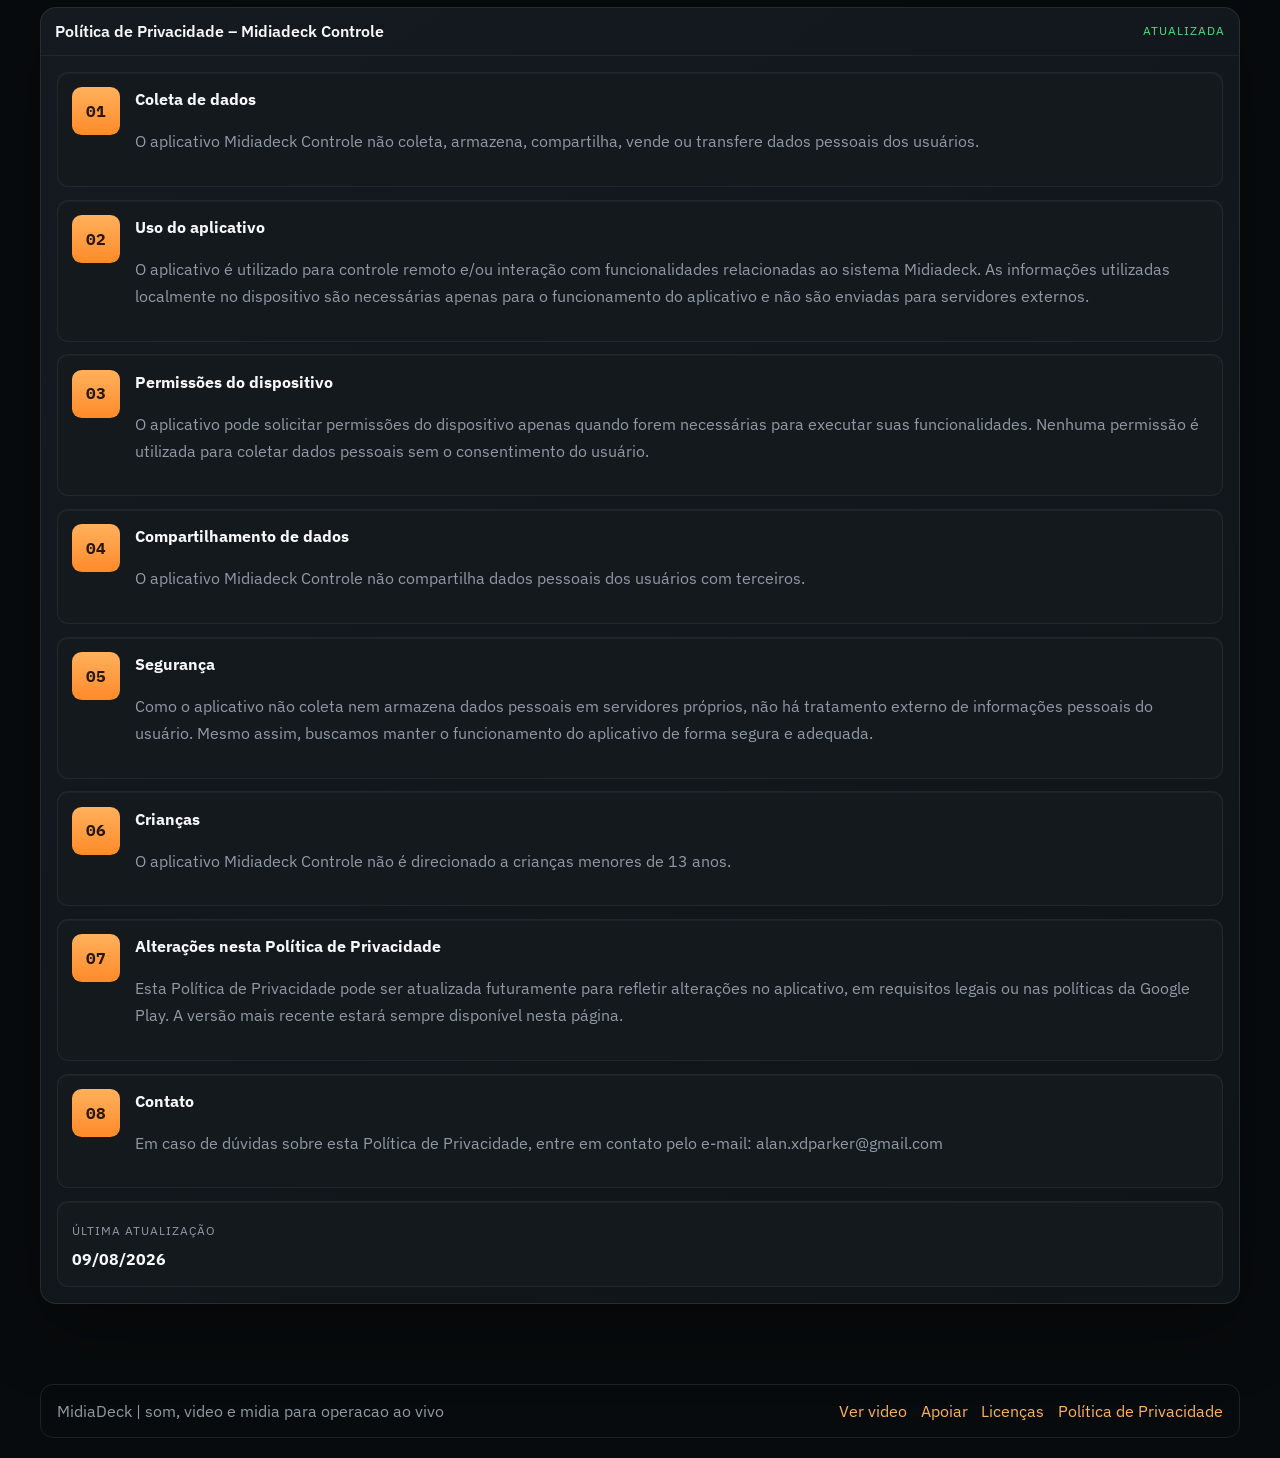
==== commit b9515171: "Atualiza MidiaDeck 1.7.2" ====
--- a/index.html
+++ b/index.html
@@ -83,7 +83,7 @@
 
           <div class="control-stack">
             <div class="eyebrow">Para igrejas, eventos, cultos e apresentacoes</div>
-            <div class="hero-badge"><span class="signal"></span> MidiaDeck <span id="heroVersionLabel">1.7.0</span> disponível</div>
+            <div class="hero-badge"><span class="signal"></span> MidiaDeck <span id="heroVersionLabel">1.7.2</span> disponível</div>
             <h1>Controle suas mídias sem perder o controle do evento.</h1>
             <p class="lead">
               Prepare, organize e projete vídeos, imagens, áudio e playlists em uma interface criada
@@ -200,35 +200,35 @@
       <section class="console-section" id="novidades">
         <div class="section-head">
           <span class="eyebrow">Nova atualizacao</span>
-          <h2>O que mudou no MidiaDeck v1.7.0.</h2>
+          <h2>O que mudou no MidiaDeck v1.7.2.</h2>
           <a class="section-link" href="./changelog.html">Ver changelog completo →</a>
         </div>
 
         <div class="release-console">
           <article class="release-panel highlight">
+            <span class="panel-kicker">LYRICS STUDIO</span>
+            <h3>Projetos de louvor com letras</h3>
+            <p>Crie e reproduza projetos <code>.mdsong</code> com áudio, vídeo, sincronização de letras e retorno dos cantores.</p>
+          </article>
+          <article class="release-panel">
             <span class="panel-kicker">BÍBLIA</span>
-            <h3>PowerPoint nativo na Runlist</h3>
-            <p>Abra apresentações por COM, controle os slides com passador e use prévias do slide atual e do próximo.</p>
+            <h3>Mais versões offline</h3>
+            <p>Use ARC, NVT, NAA, ARA e ONBV 2007 sem depender de internet, inclusive no BibliaTotem.</p>
           </article>
           <article class="release-panel">
-            <span class="panel-kicker">BRAVE OUTPUT</span>
-            <h3>Links em saída dedicada</h3>
-            <p>Abra links da Runlist em uma janela Brave dedicada, com destino selecionável e plugin distribuído pelo site.</p>
+            <span class="panel-kicker">SLIDESHOW</span>
+            <h3>Imagens em sequência</h3>
+            <p>Crie um único item de slideshow na Runlist, com tempo por imagem, transições, repetição e ordem configurável.</p>
           </article>
           <article class="release-panel">
-            <span class="panel-kicker">PROJEÇÃO</span>
-            <h3>Destinos de tela mais consistentes</h3>
-            <p>Monitores individuais, segunda tela e dupla foram refinados para vídeos, imagens, PDF e PowerPoint.</p>
+            <span class="panel-kicker">OPERAÇÃO</span>
+            <h3>Controle e saídas refinados</h3>
+            <p>Melhorias em rotas de monitores, Operação Global, fila, retorno dos cantores e identificação dos itens.</p>
           </article>
           <article class="release-panel">
-            <span class="panel-kicker">RUNLIST</span>
-            <h3>Bíblia e Runlist mais completas</h3>
-            <p>Versículos completos em overlay, opção com fundo, ícones por tipo e localização de arquivos pelo menu de contexto.</p>
-          </article>
-          <article class="release-panel">
-            <span class="panel-kicker">SEGURANÇA</span>
-            <h3>Tela de Espera e Wallpapers refinados</h3>
-            <p>Use “Terminar às”, programação de wallpapers, fades mais previsíveis e controles mais claros na operação ao vivo.</p>
+            <span class="panel-kicker">ANDROID</span>
+            <h3>Controle remoto atualizado</h3>
+            <p>A nova navegação prioriza Operação, Coletâneas, Fila e Runlist, mantendo compatibilidade com o desktop.</p>
           </article>
         </div>
       </section>
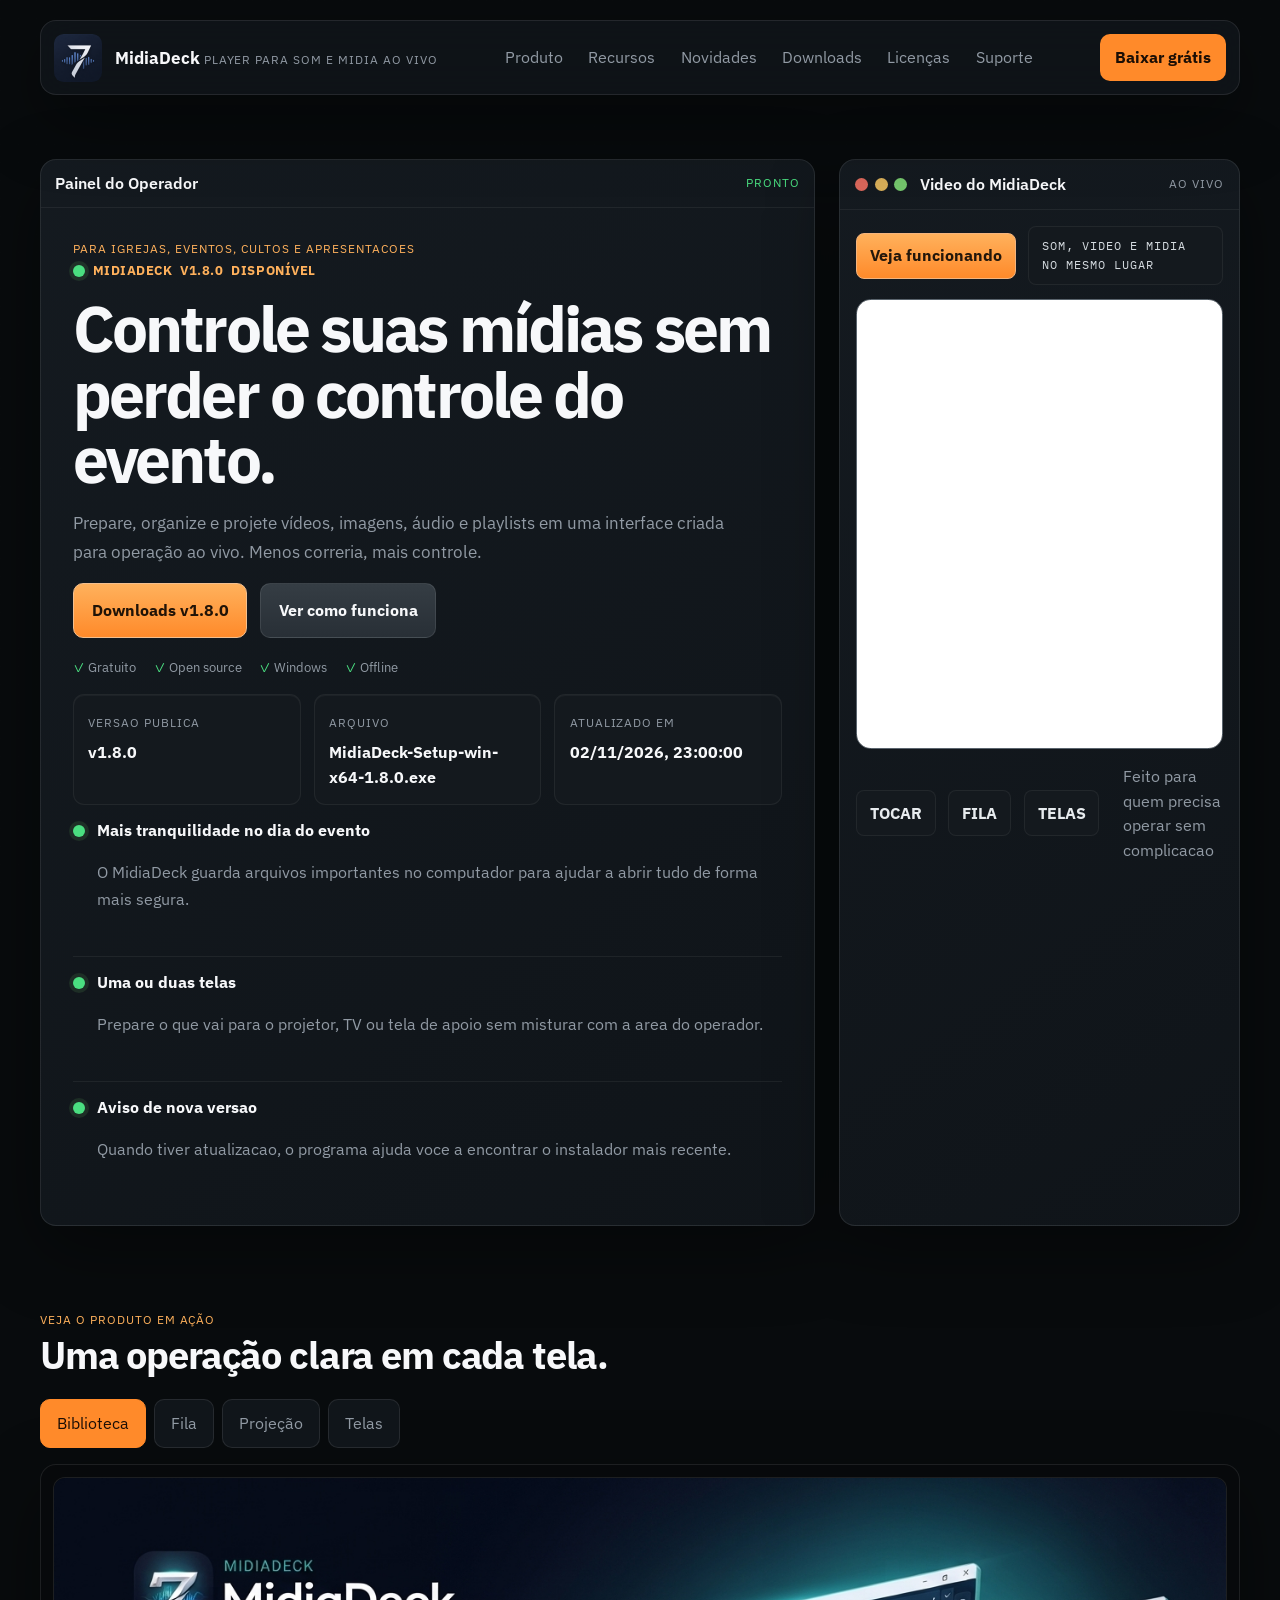
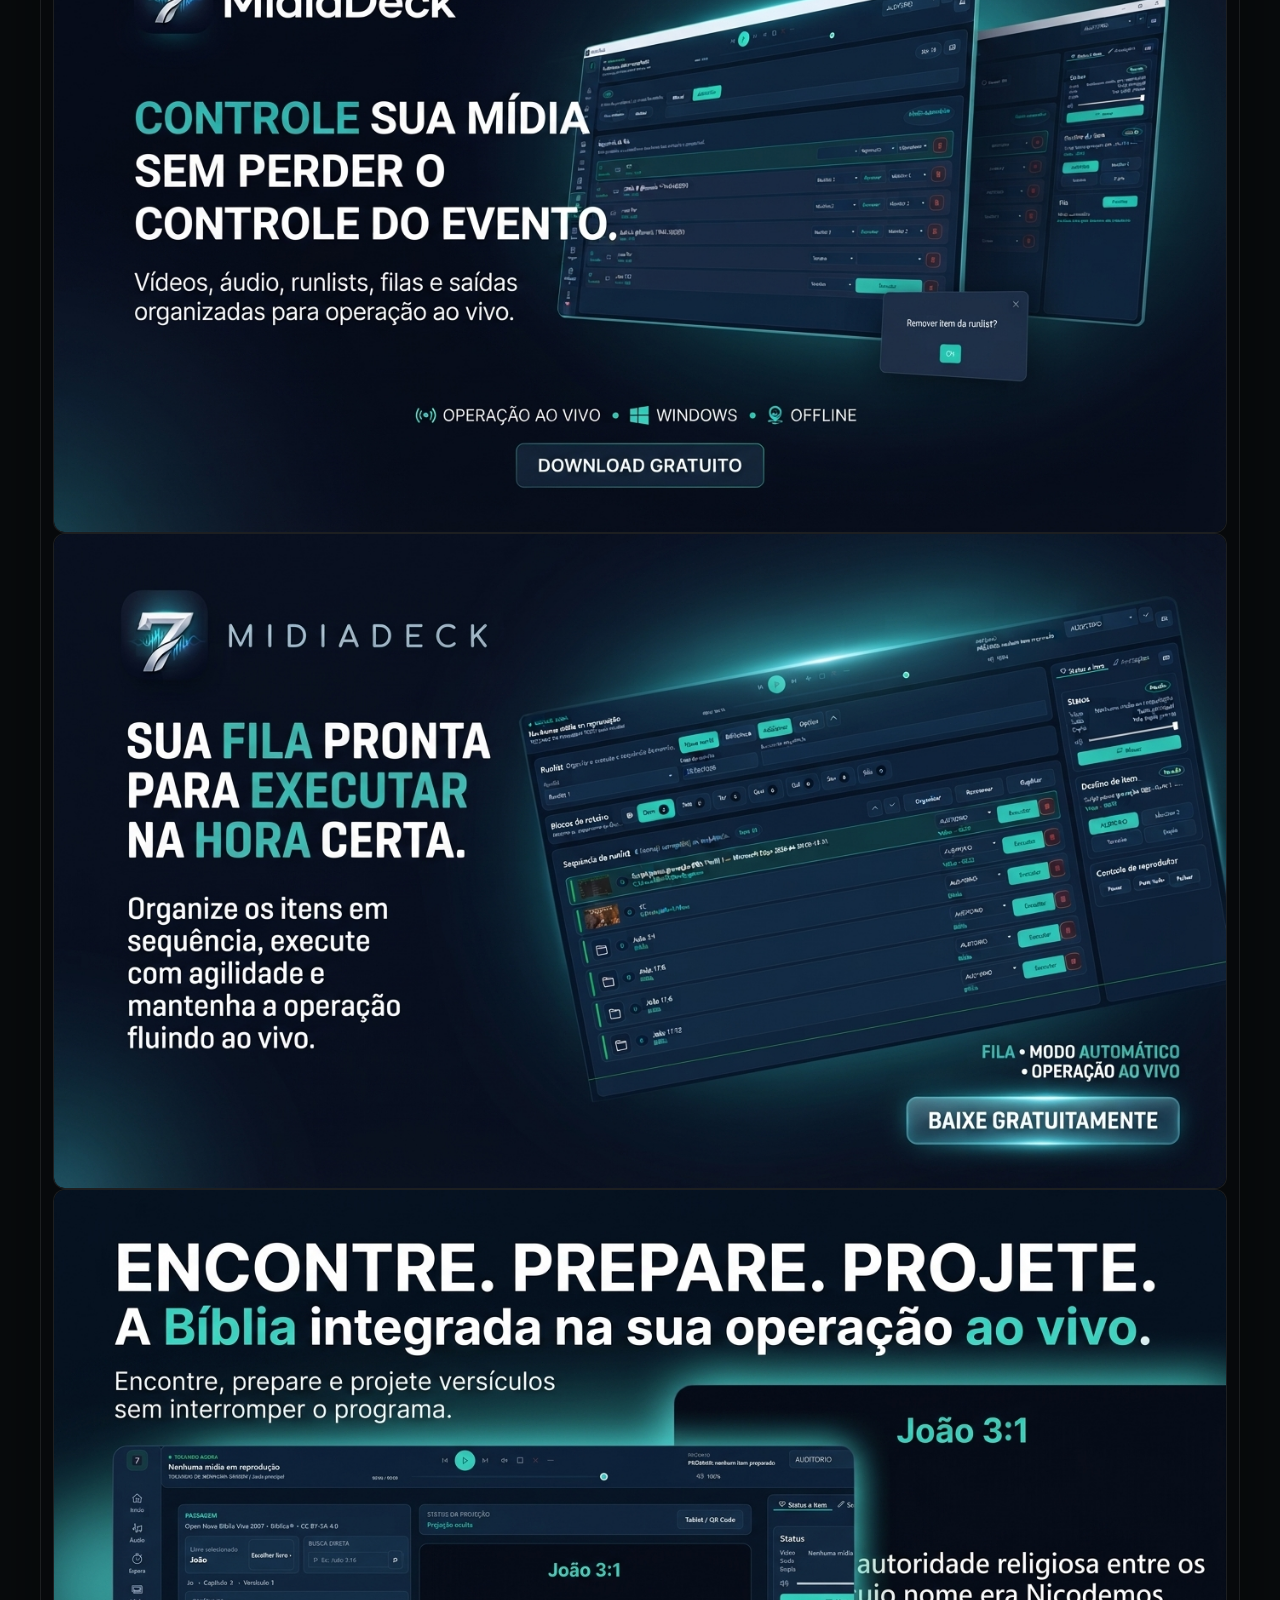
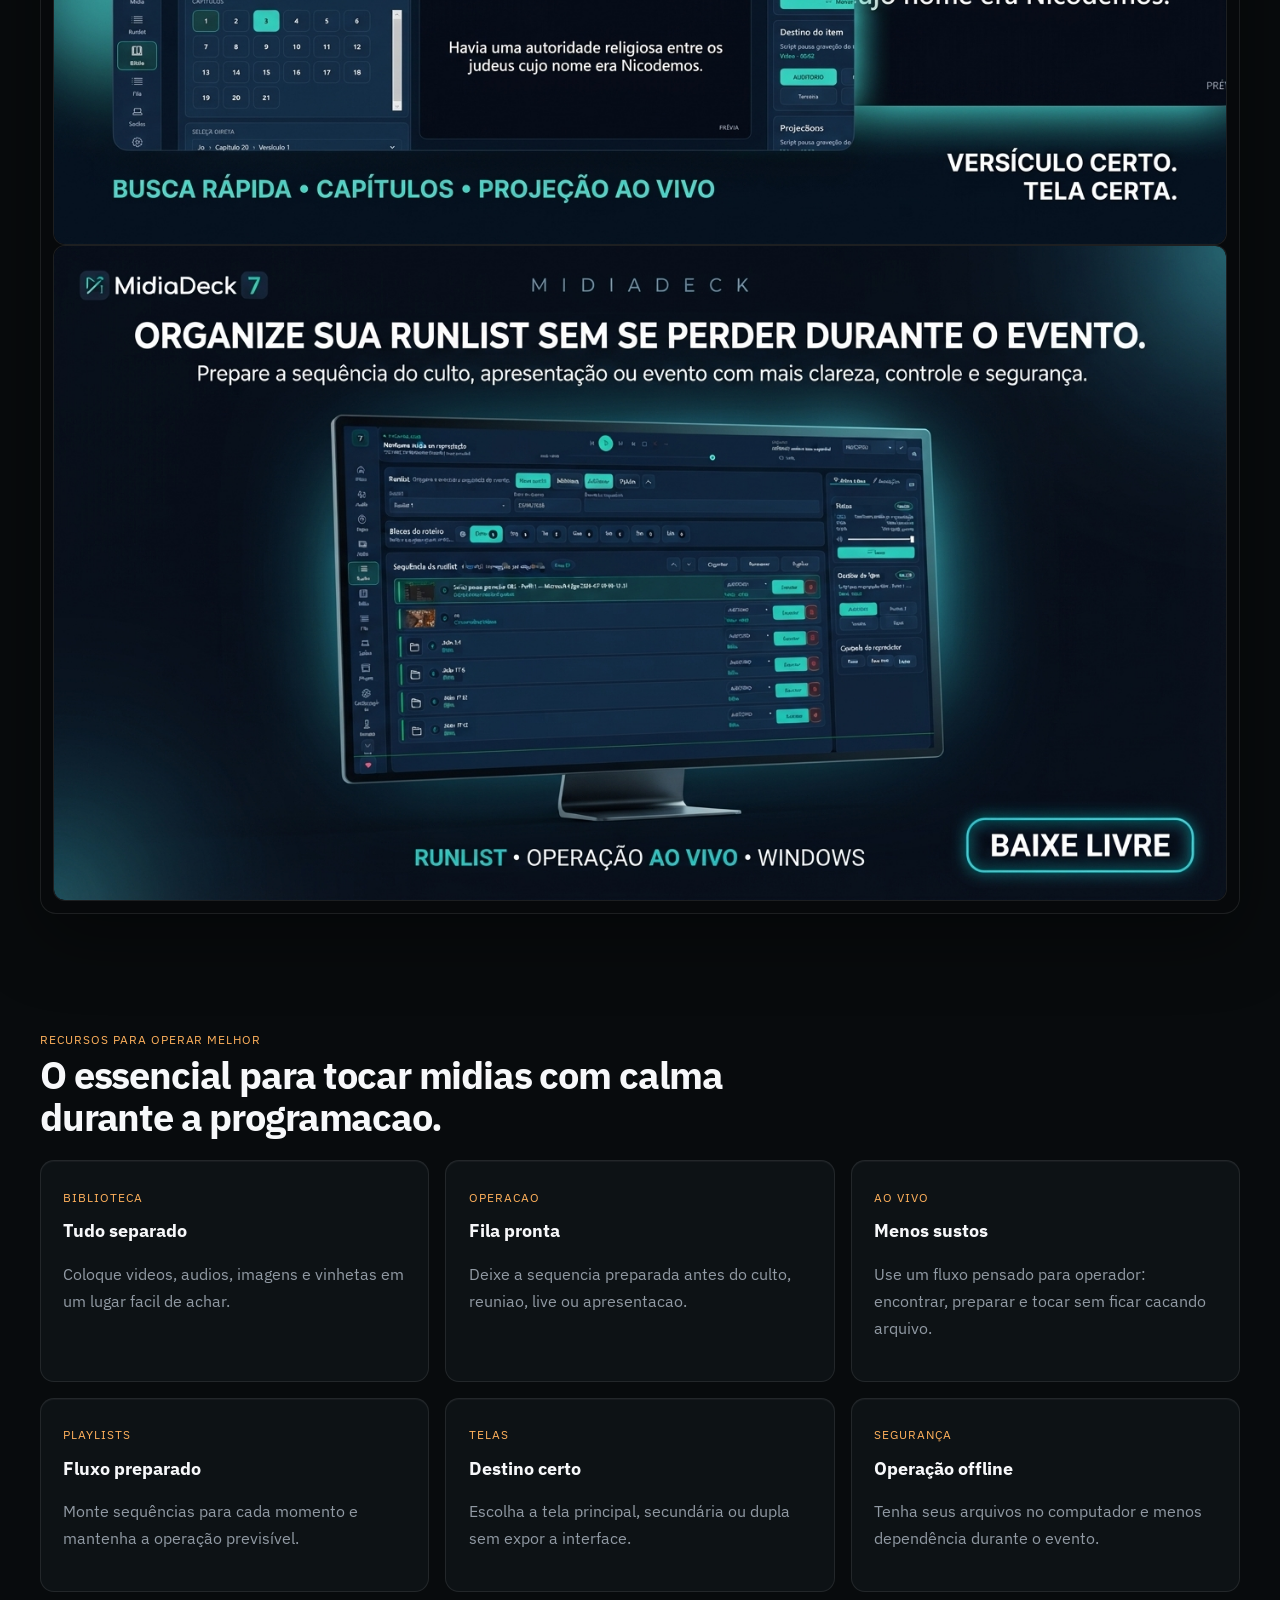
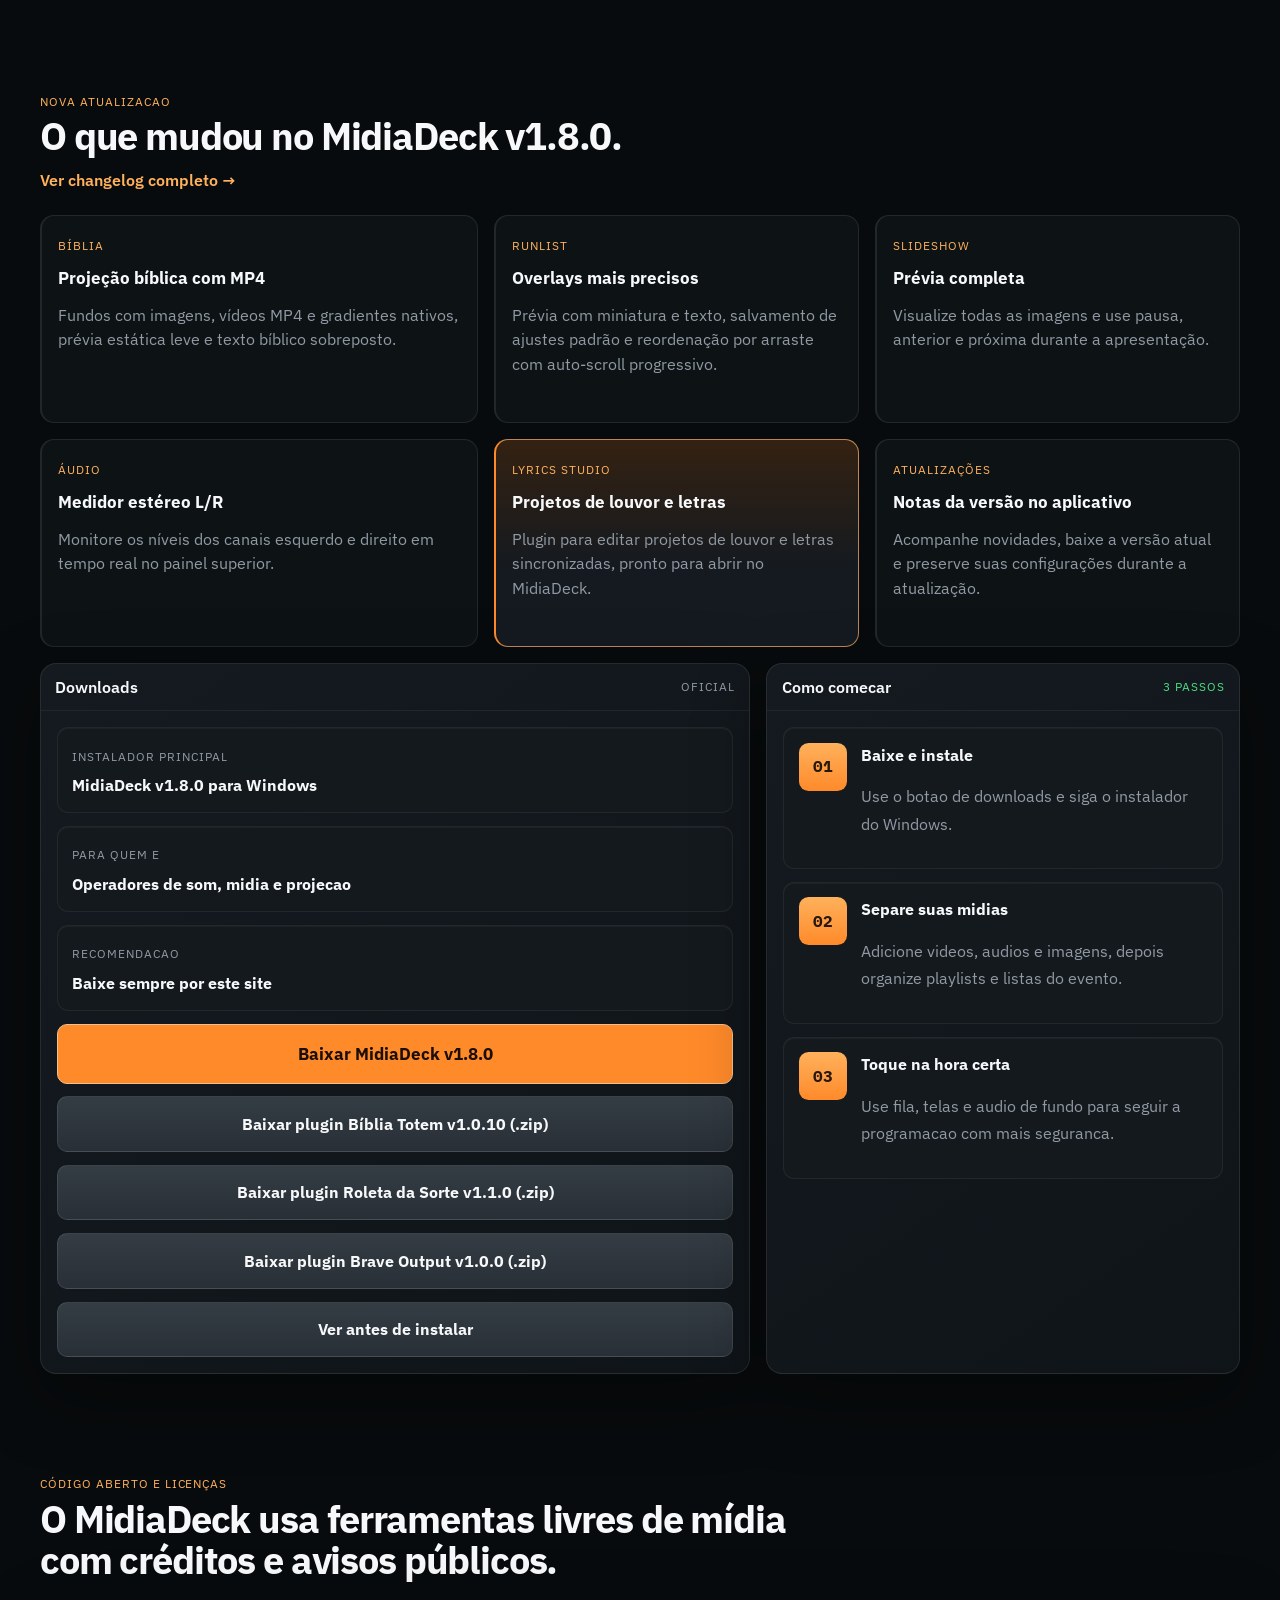
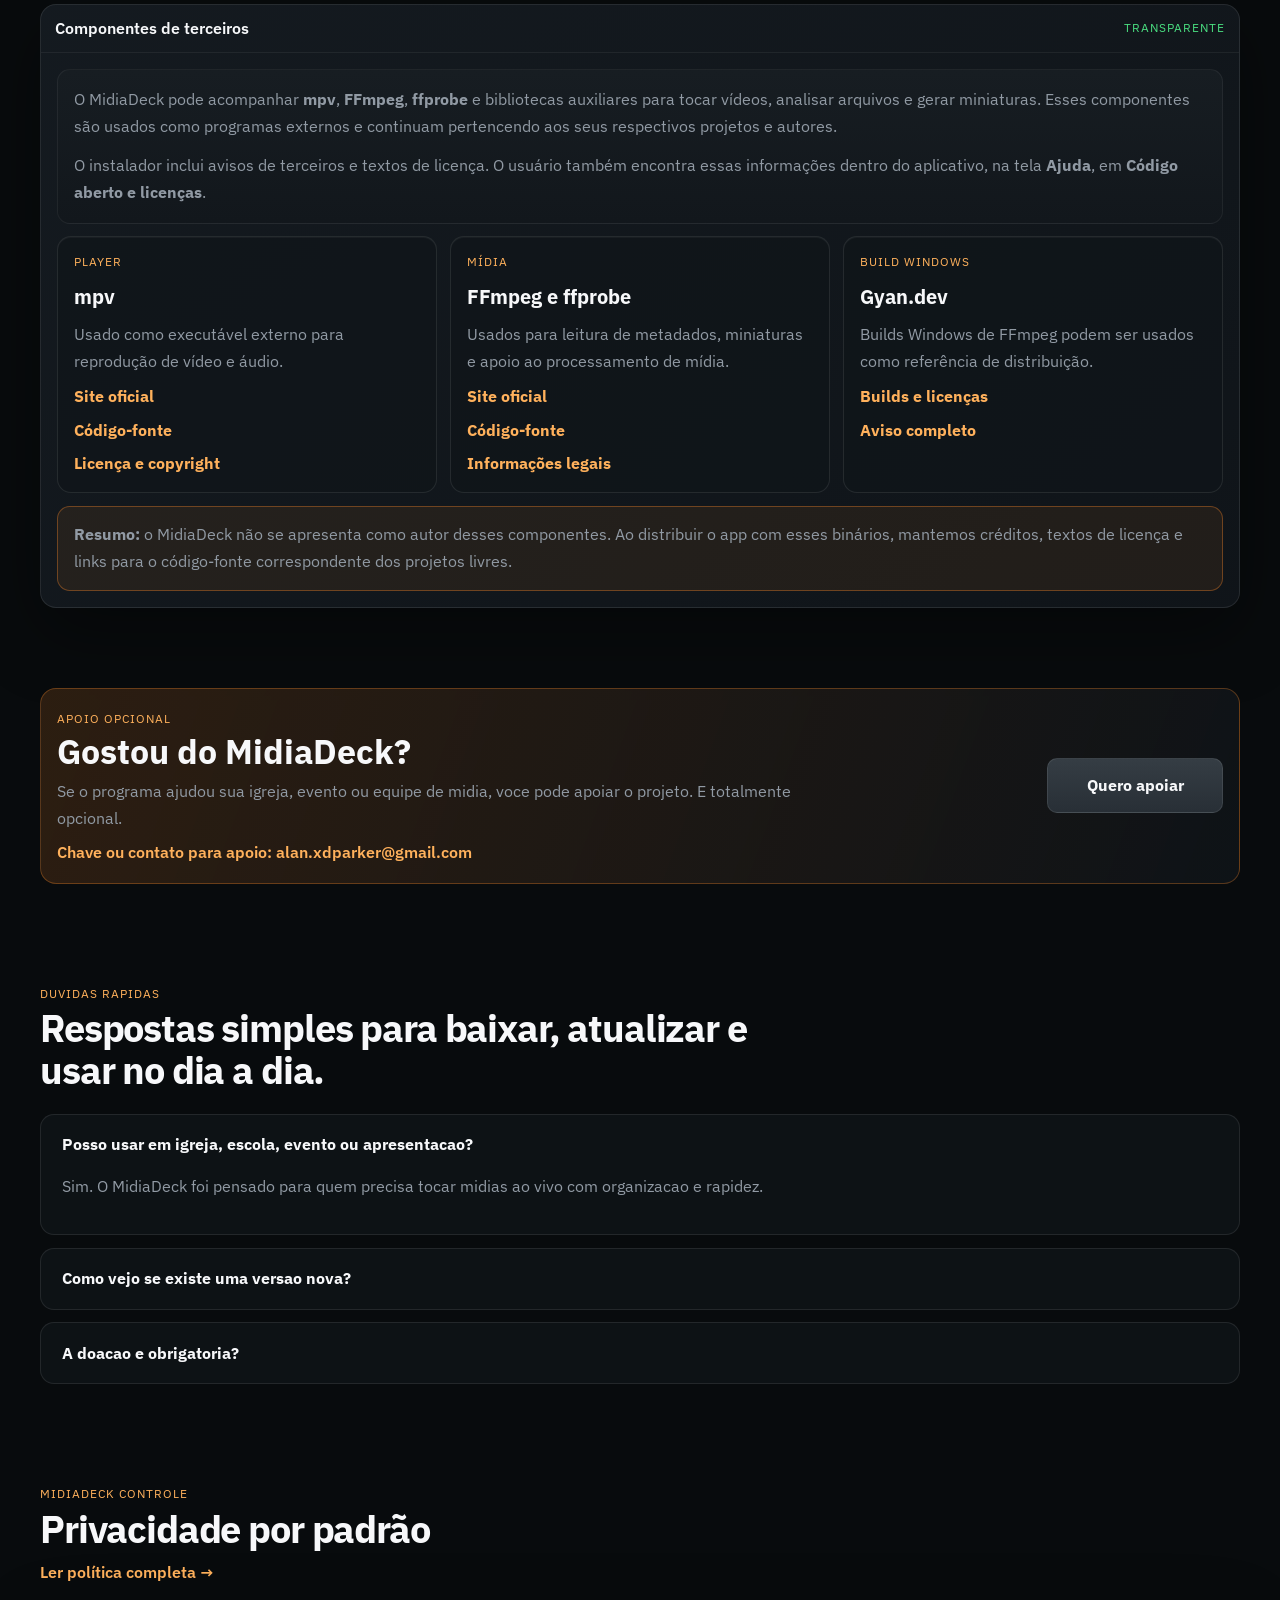
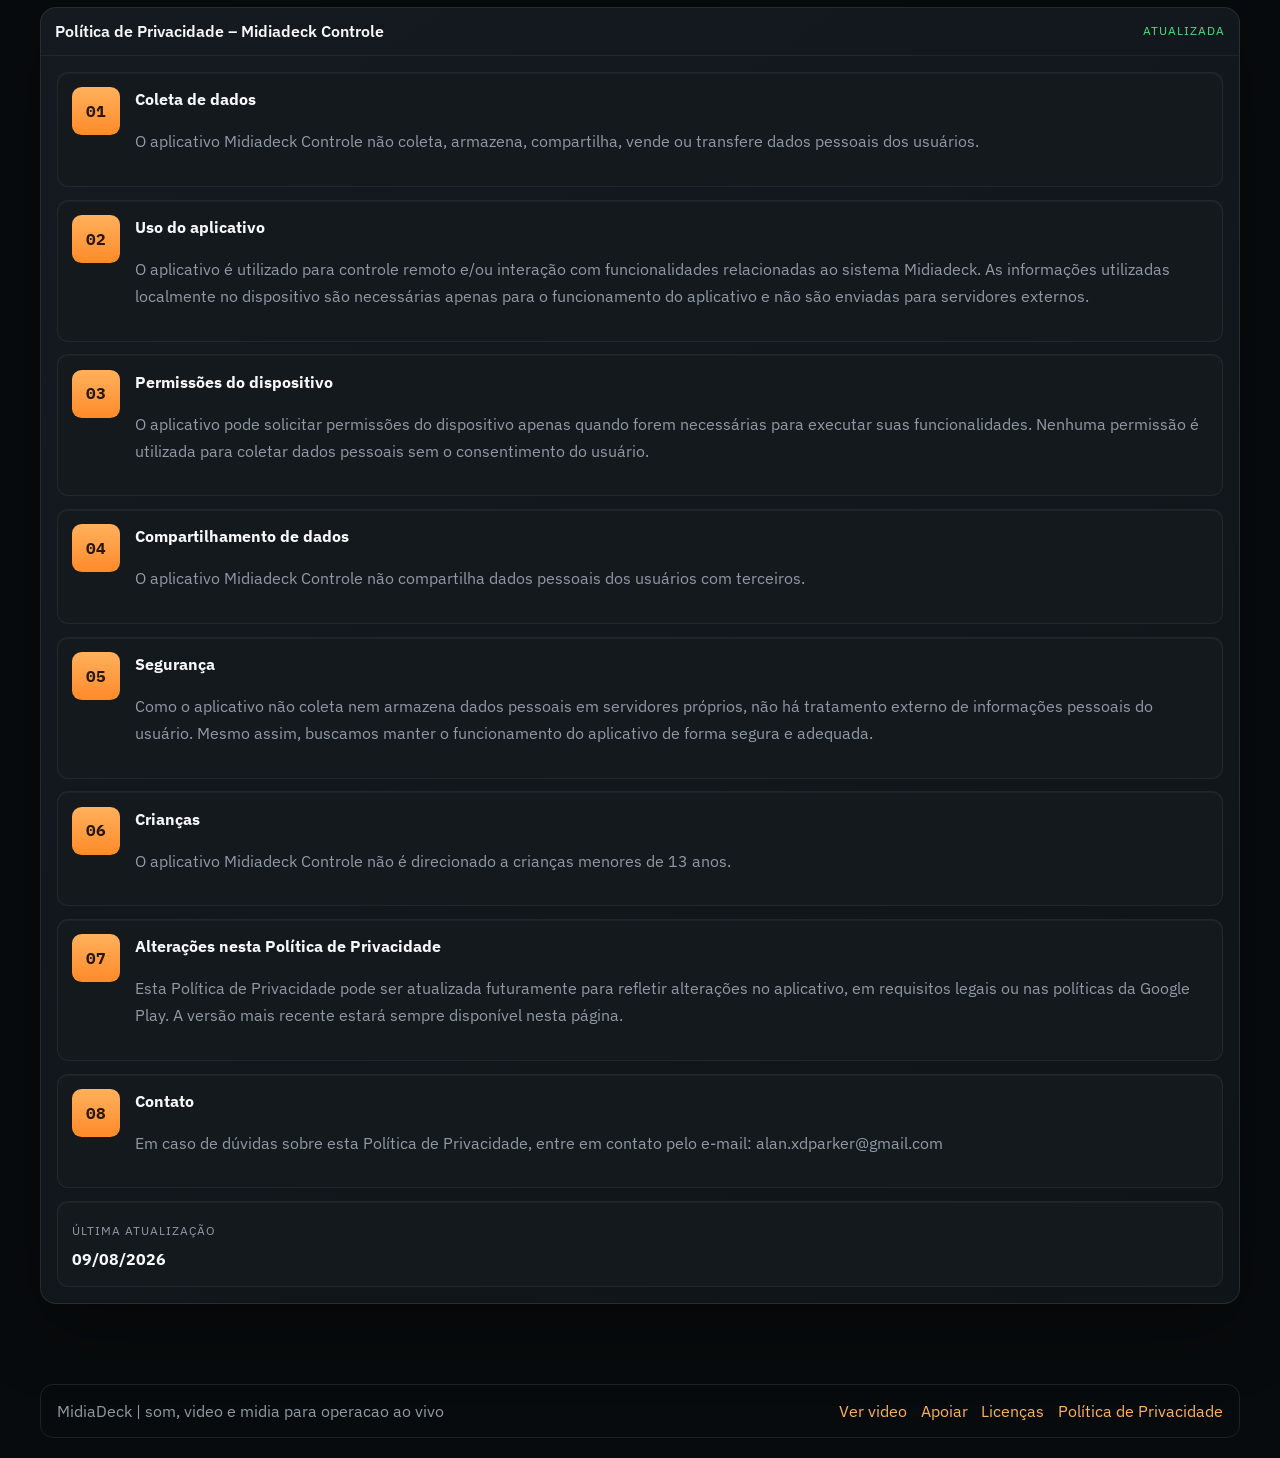
==== commit 034e2231: "Atualiza novidades do site para 1.8.0" ====
--- a/index.html
+++ b/index.html
@@ -83,7 +83,7 @@
 
           <div class="control-stack">
             <div class="eyebrow">Para igrejas, eventos, cultos e apresentacoes</div>
-            <div class="hero-badge"><span class="signal"></span> MidiaDeck <span id="heroVersionLabel">1.7.2</span> disponível</div>
+            <div class="hero-badge"><span class="signal"></span> MidiaDeck <span id="heroVersionLabel">1.8.0</span> disponível</div>
             <h1>Controle suas mídias sem perder o controle do evento.</h1>
             <p class="lead">
               Prepare, organize e projete vídeos, imagens, áudio e playlists em uma interface criada
@@ -200,35 +200,40 @@
       <section class="console-section" id="novidades">
         <div class="section-head">
           <span class="eyebrow">Nova atualizacao</span>
-          <h2>O que mudou no MidiaDeck v1.7.2.</h2>
+          <h2>O que mudou no MidiaDeck v1.8.0.</h2>
           <a class="section-link" href="./changelog.html">Ver changelog completo →</a>
         </div>
 
         <div class="release-console">
+          <article class="release-panel">
+            <span class="panel-kicker">BÍBLIA</span>
+            <h3>Projeção bíblica com MP4</h3>
+            <p>Fundos com imagens, vídeos MP4 e gradientes nativos, prévia estática leve e texto bíblico sobreposto.</p>
+          </article>
+          <article class="release-panel">
+            <span class="panel-kicker">RUNLIST</span>
+            <h3>Overlays mais precisos</h3>
+            <p>Prévia com miniatura e texto, salvamento de ajustes padrão e reordenação por arraste com auto-scroll progressivo.</p>
+          </article>
+          <article class="release-panel">
+            <span class="panel-kicker">SLIDESHOW</span>
+            <h3>Prévia completa</h3>
+            <p>Visualize todas as imagens e use pausa, anterior e próxima durante a apresentação.</p>
+          </article>
+          <article class="release-panel">
+            <span class="panel-kicker">ÁUDIO</span>
+            <h3>Medidor estéreo L/R</h3>
+            <p>Monitore os níveis dos canais esquerdo e direito em tempo real no painel superior.</p>
+          </article>
           <article class="release-panel highlight">
             <span class="panel-kicker">LYRICS STUDIO</span>
-            <h3>Projetos de louvor com letras</h3>
-            <p>Crie e reproduza projetos <code>.mdsong</code> com áudio, vídeo, sincronização de letras e retorno dos cantores.</p>
+            <h3>Projetos de louvor e letras</h3>
+            <p>Plugin para editar projetos de louvor e letras sincronizadas, pronto para abrir no MidiaDeck.</p>
           </article>
           <article class="release-panel">
-            <span class="panel-kicker">BÍBLIA</span>
-            <h3>Mais versões offline</h3>
-            <p>Use ARC, NVT, NAA, ARA e ONBV 2007 sem depender de internet, inclusive no BibliaTotem.</p>
-          </article>
-          <article class="release-panel">
-            <span class="panel-kicker">SLIDESHOW</span>
-            <h3>Imagens em sequência</h3>
-            <p>Crie um único item de slideshow na Runlist, com tempo por imagem, transições, repetição e ordem configurável.</p>
-          </article>
-          <article class="release-panel">
-            <span class="panel-kicker">OPERAÇÃO</span>
-            <h3>Controle e saídas refinados</h3>
-            <p>Melhorias em rotas de monitores, Operação Global, fila, retorno dos cantores e identificação dos itens.</p>
-          </article>
-          <article class="release-panel">
-            <span class="panel-kicker">ANDROID</span>
-            <h3>Controle remoto atualizado</h3>
-            <p>A nova navegação prioriza Operação, Coletâneas, Fila e Runlist, mantendo compatibilidade com o desktop.</p>
+            <span class="panel-kicker">ATUALIZAÇÕES</span>
+            <h3>Notas da versão no aplicativo</h3>
+            <p>Acompanhe novidades, baixe a versão atual e preserve suas configurações durante a atualização.</p>
           </article>
         </div>
       </section>
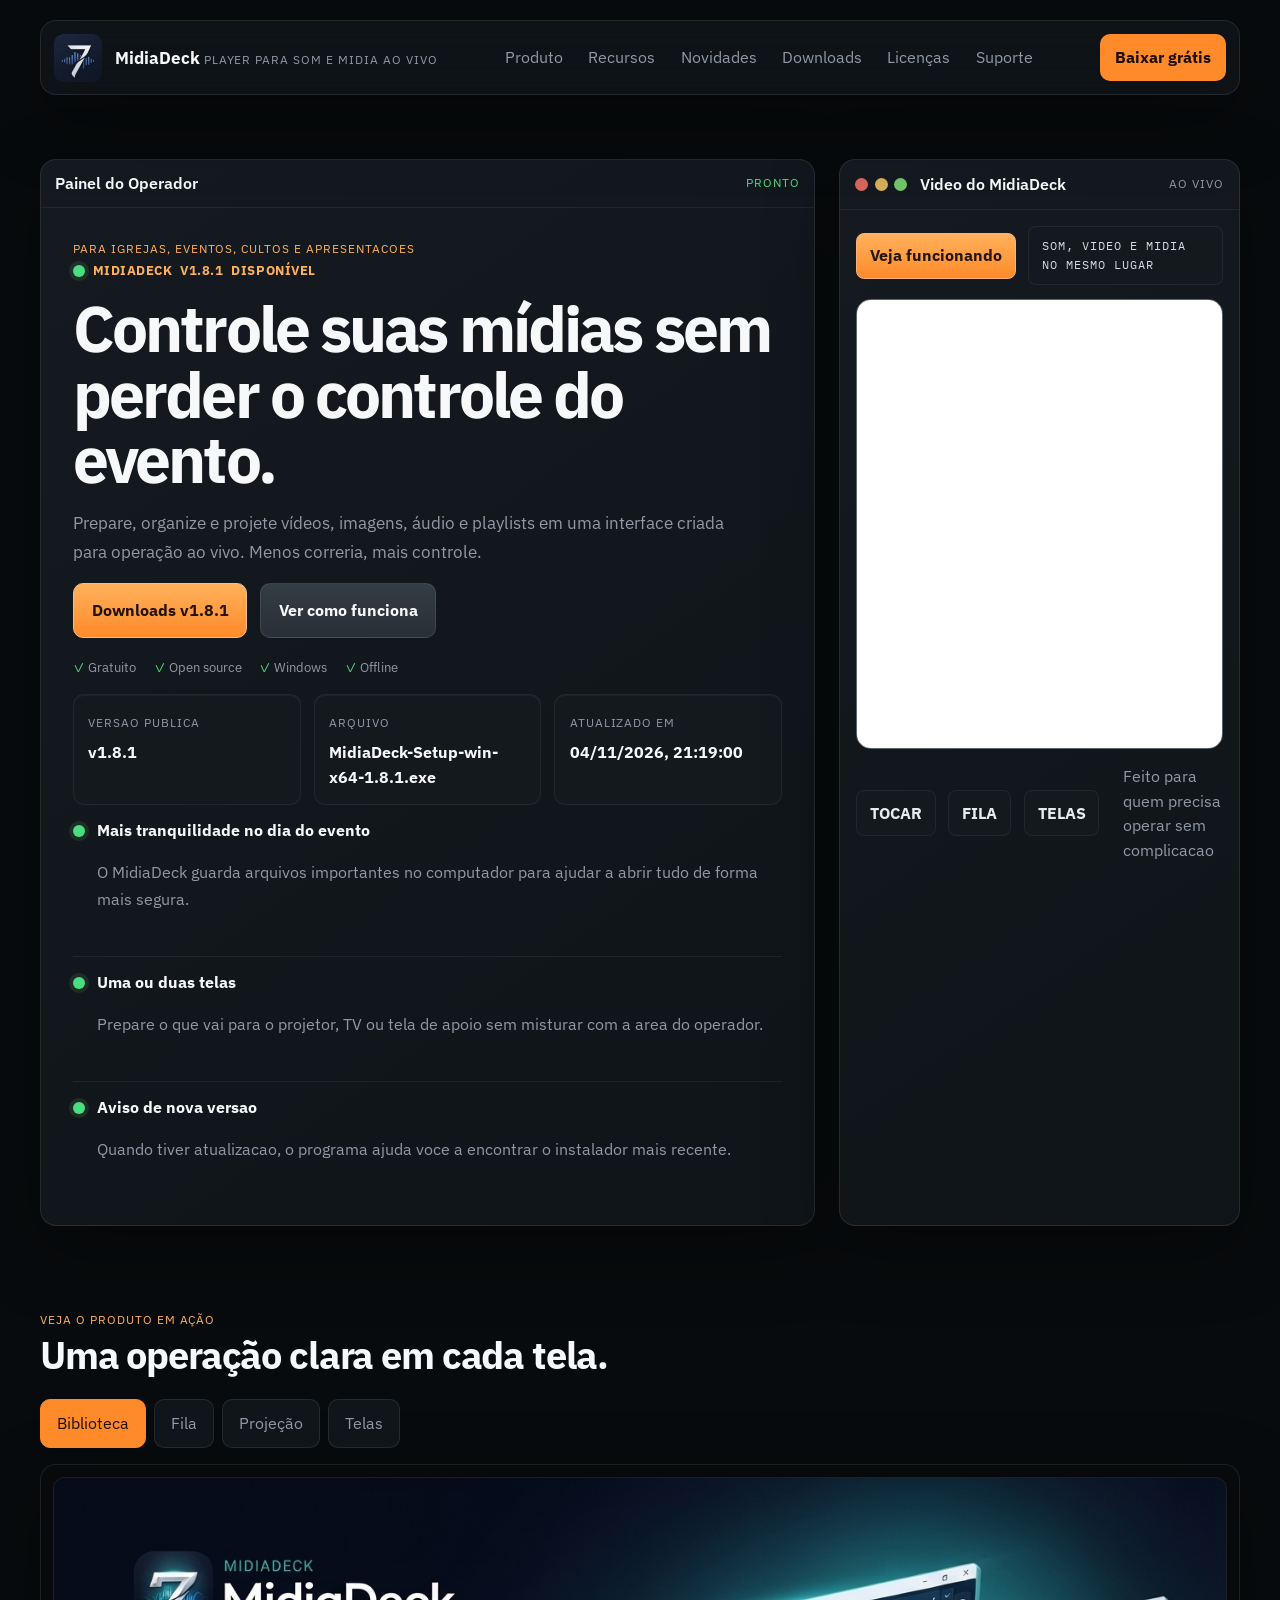
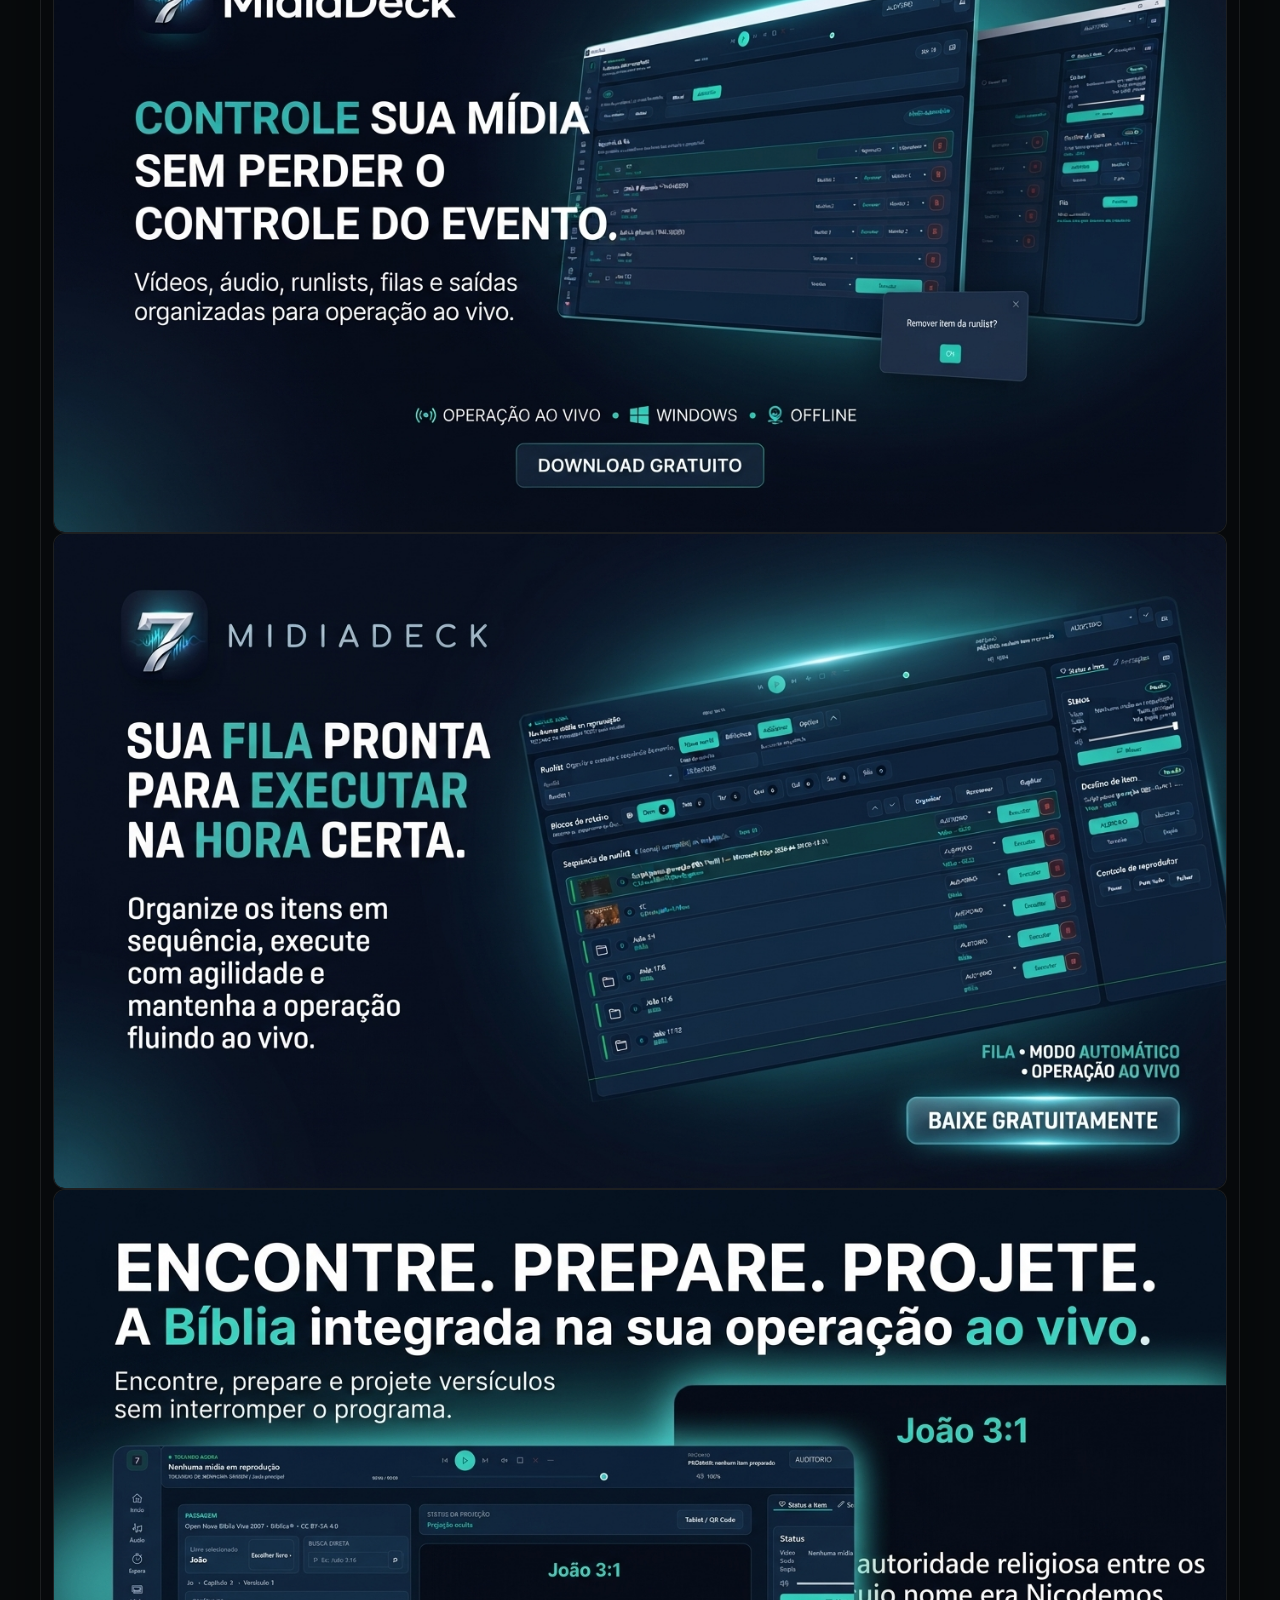
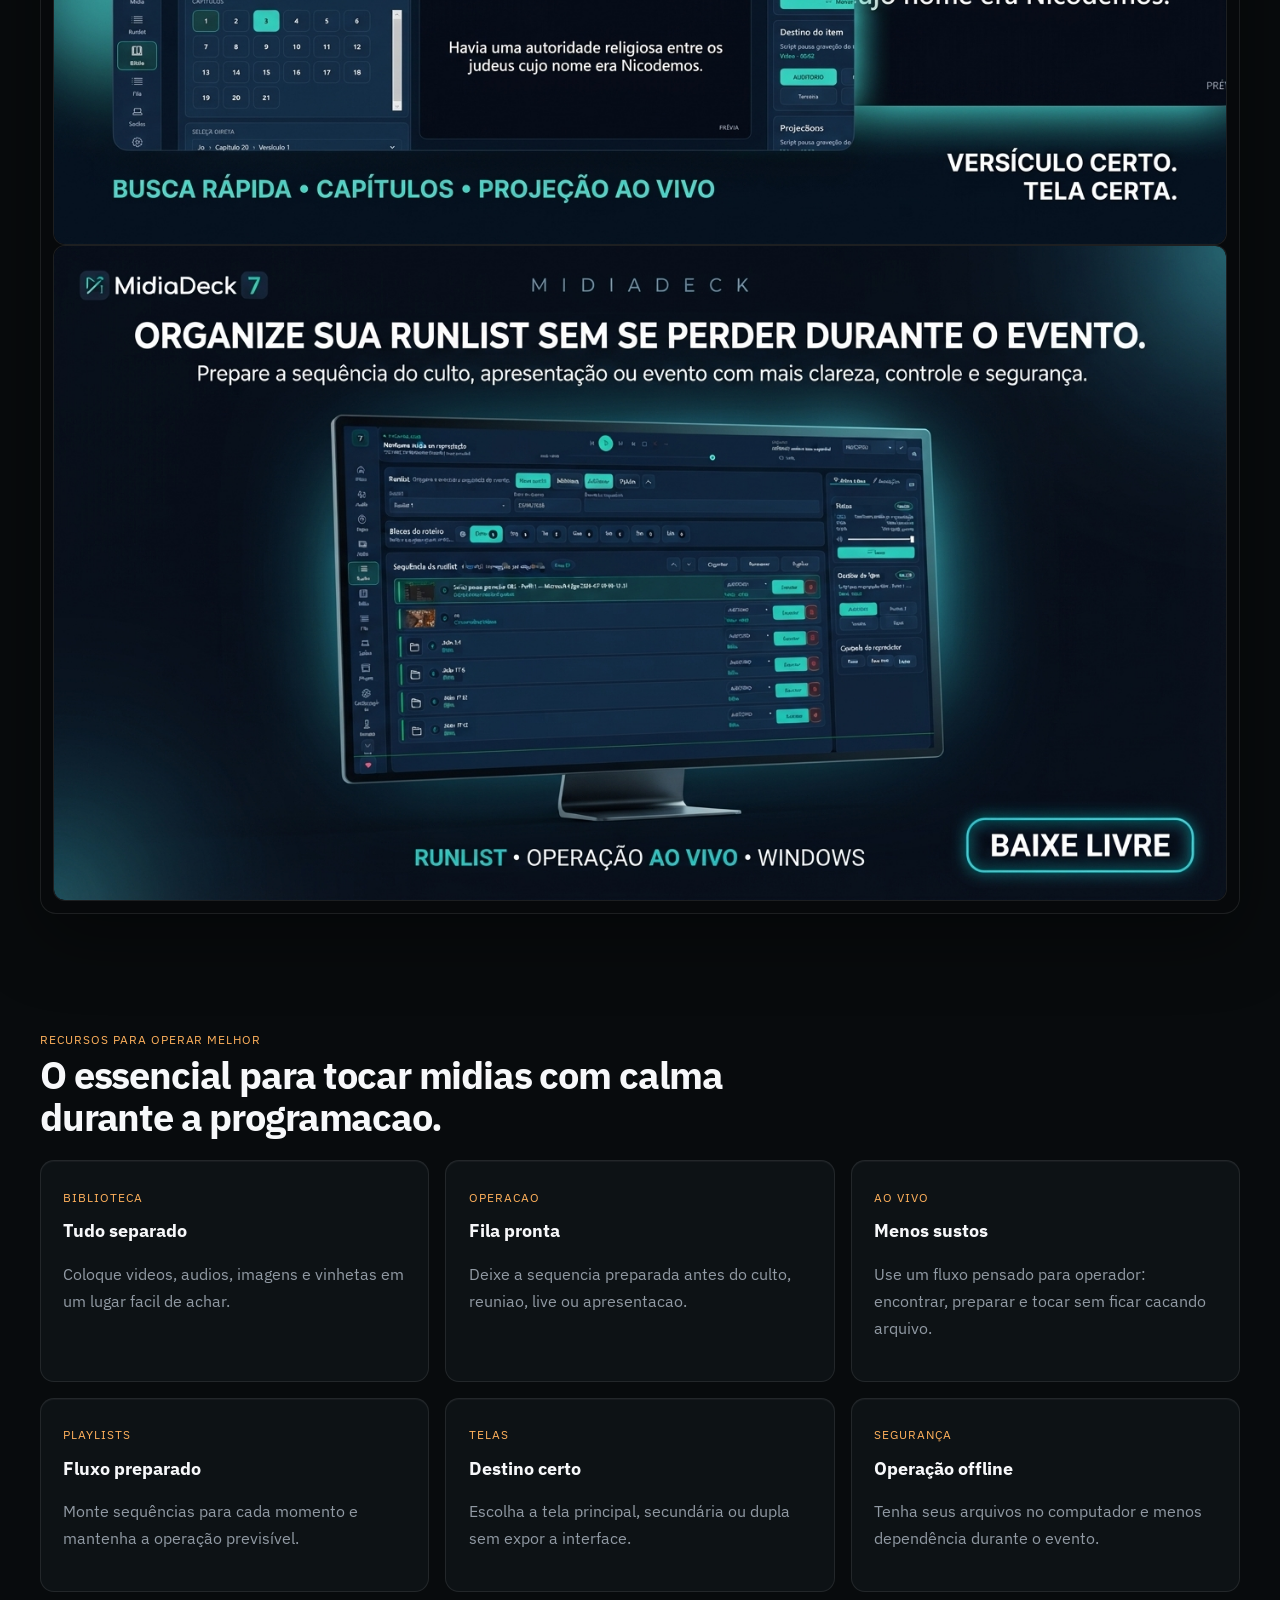
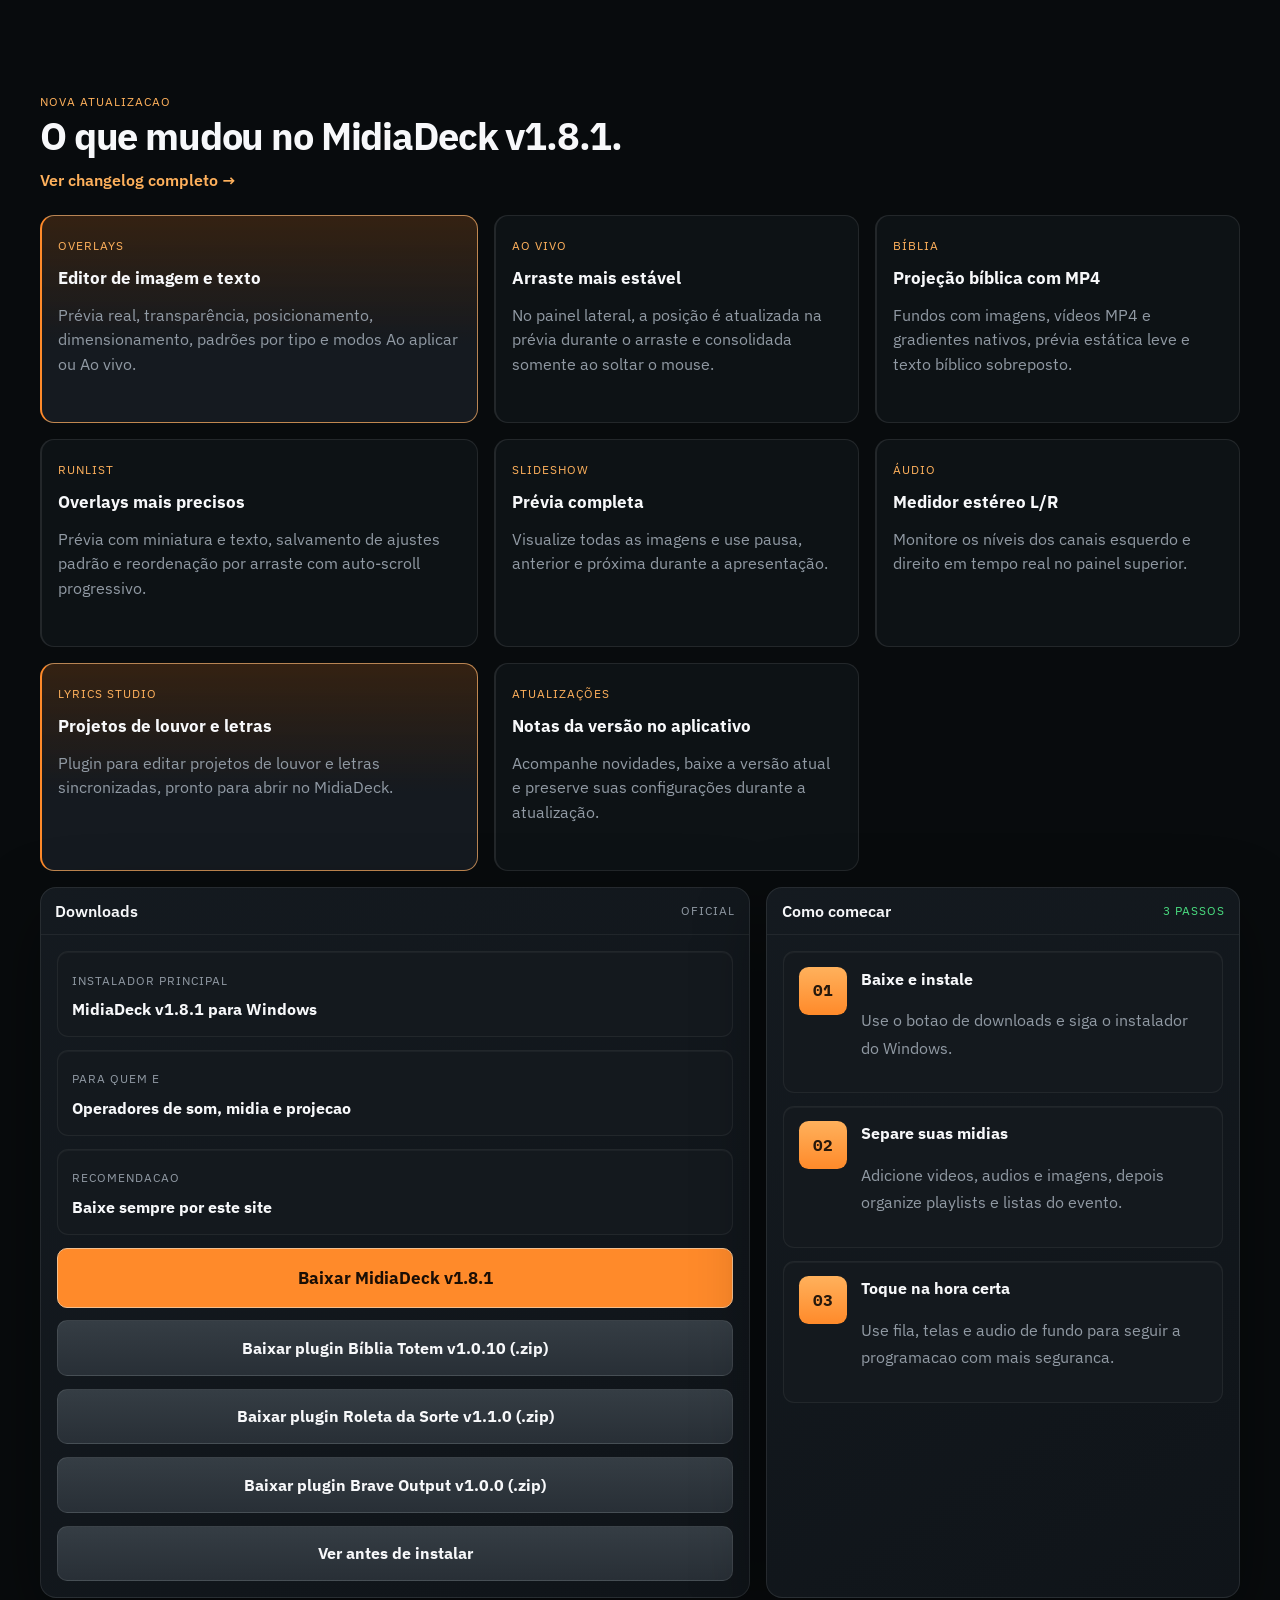
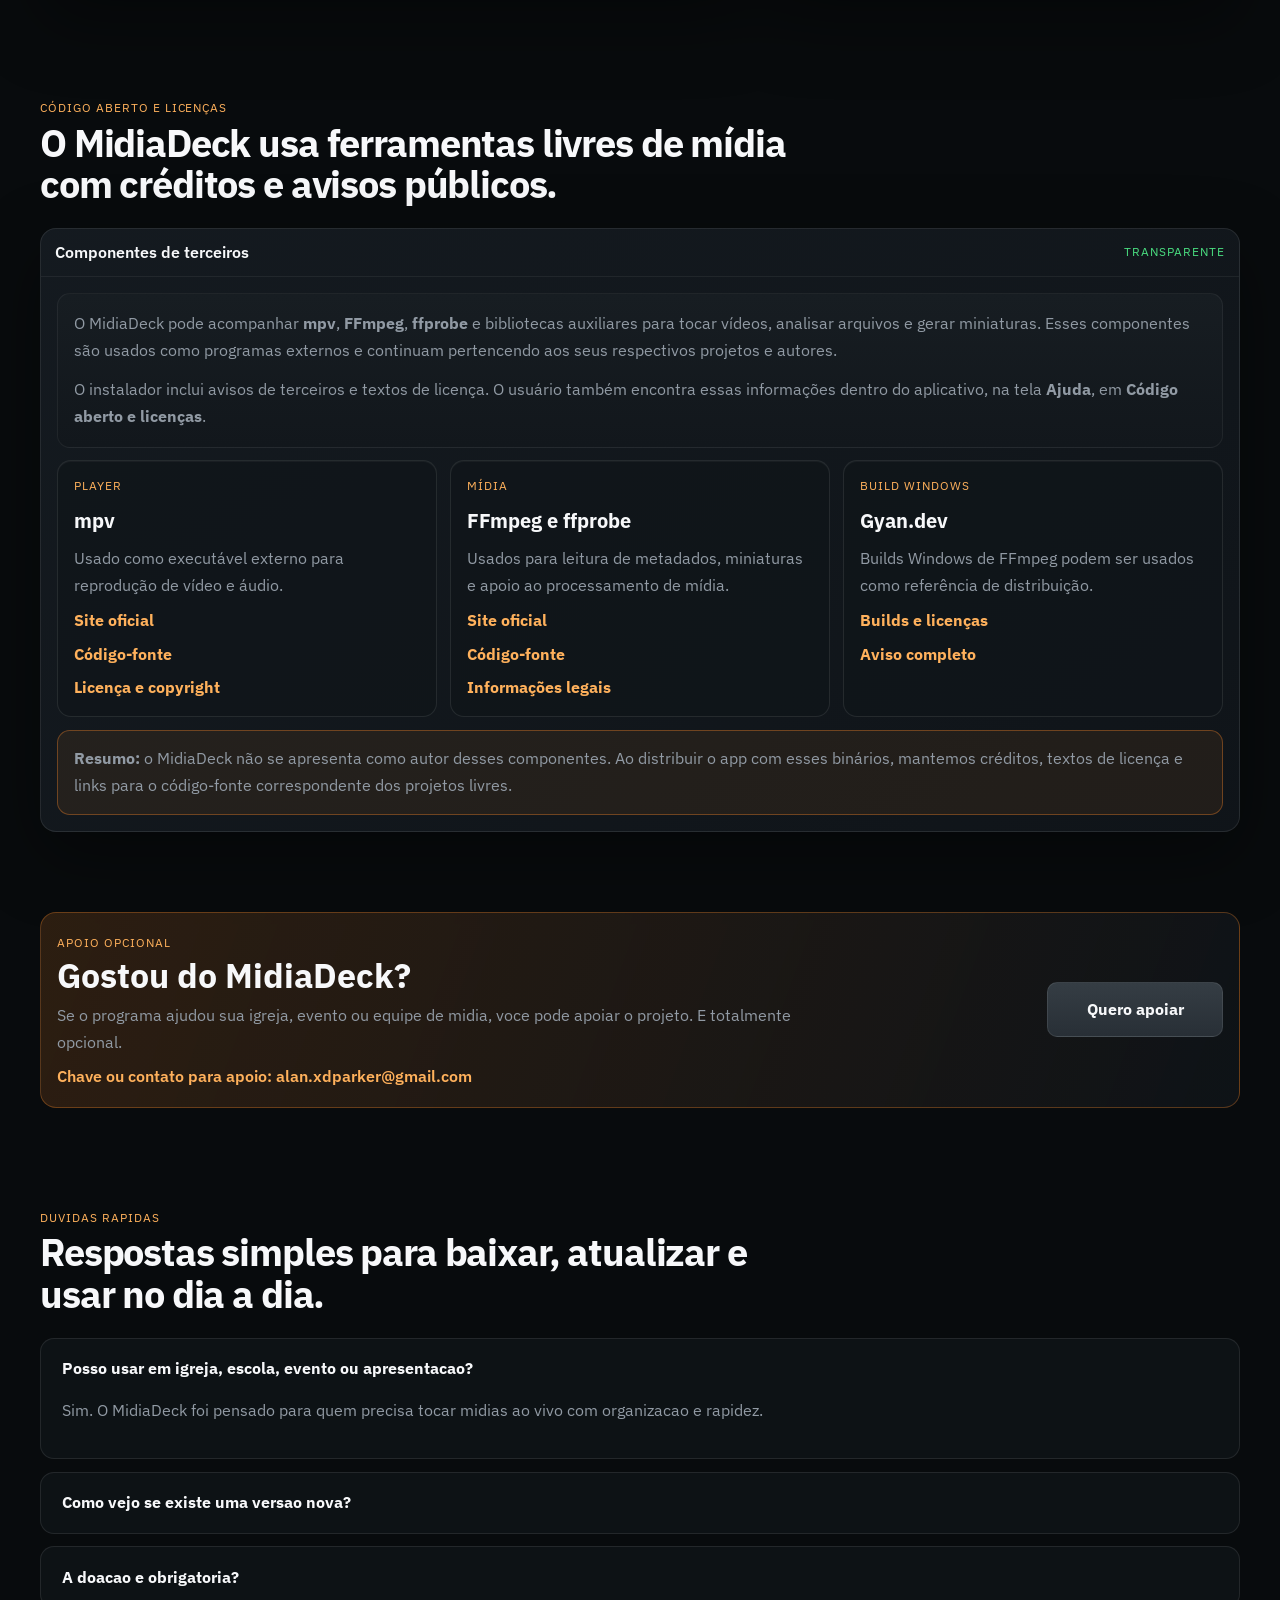
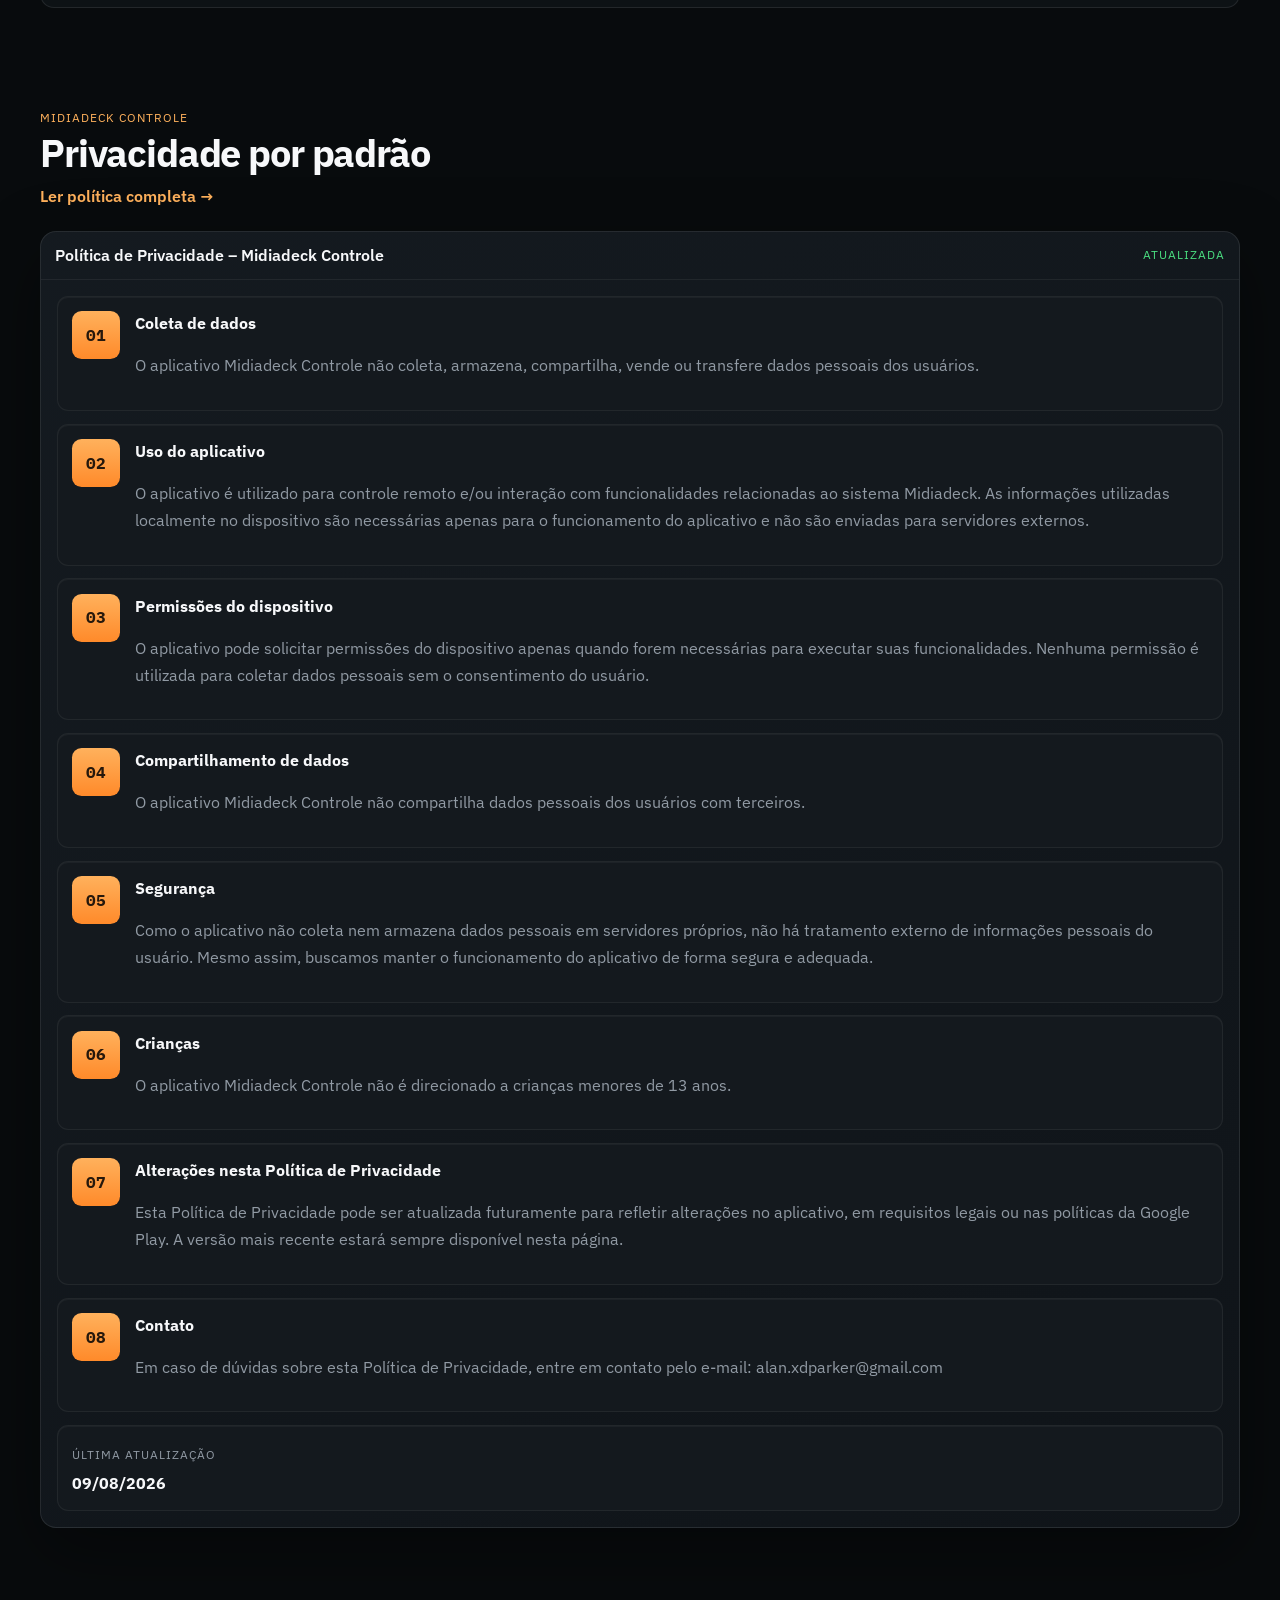
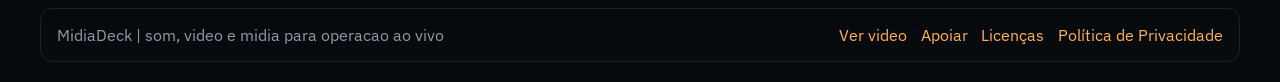
==== commit b09f567d: "Atualiza MidiaDeck 1.8.1" ====
--- a/index.html
+++ b/index.html
@@ -83,7 +83,7 @@
 
           <div class="control-stack">
             <div class="eyebrow">Para igrejas, eventos, cultos e apresentacoes</div>
-            <div class="hero-badge"><span class="signal"></span> MidiaDeck <span id="heroVersionLabel">1.8.0</span> disponível</div>
+            <div class="hero-badge"><span class="signal"></span> MidiaDeck <span id="heroVersionLabel">1.8.1</span> disponível</div>
             <h1>Controle suas mídias sem perder o controle do evento.</h1>
             <p class="lead">
               Prepare, organize e projete vídeos, imagens, áudio e playlists em uma interface criada
@@ -200,11 +200,21 @@
       <section class="console-section" id="novidades">
         <div class="section-head">
           <span class="eyebrow">Nova atualizacao</span>
-          <h2>O que mudou no MidiaDeck v1.8.0.</h2>
+          <h2>O que mudou no MidiaDeck v1.8.1.</h2>
           <a class="section-link" href="./changelog.html">Ver changelog completo →</a>
         </div>
 
         <div class="release-console">
+          <article class="release-panel highlight">
+            <span class="panel-kicker">OVERLAYS</span>
+            <h3>Editor de imagem e texto</h3>
+            <p>Prévia real, transparência, posicionamento, dimensionamento, padrões por tipo e modos Ao aplicar ou Ao vivo.</p>
+          </article>
+          <article class="release-panel">
+            <span class="panel-kicker">AO VIVO</span>
+            <h3>Arraste mais estável</h3>
+            <p>No painel lateral, a posição é atualizada na prévia durante o arraste e consolidada somente ao soltar o mouse.</p>
+          </article>
           <article class="release-panel">
             <span class="panel-kicker">BÍBLIA</span>
             <h3>Projeção bíblica com MP4</h3>
